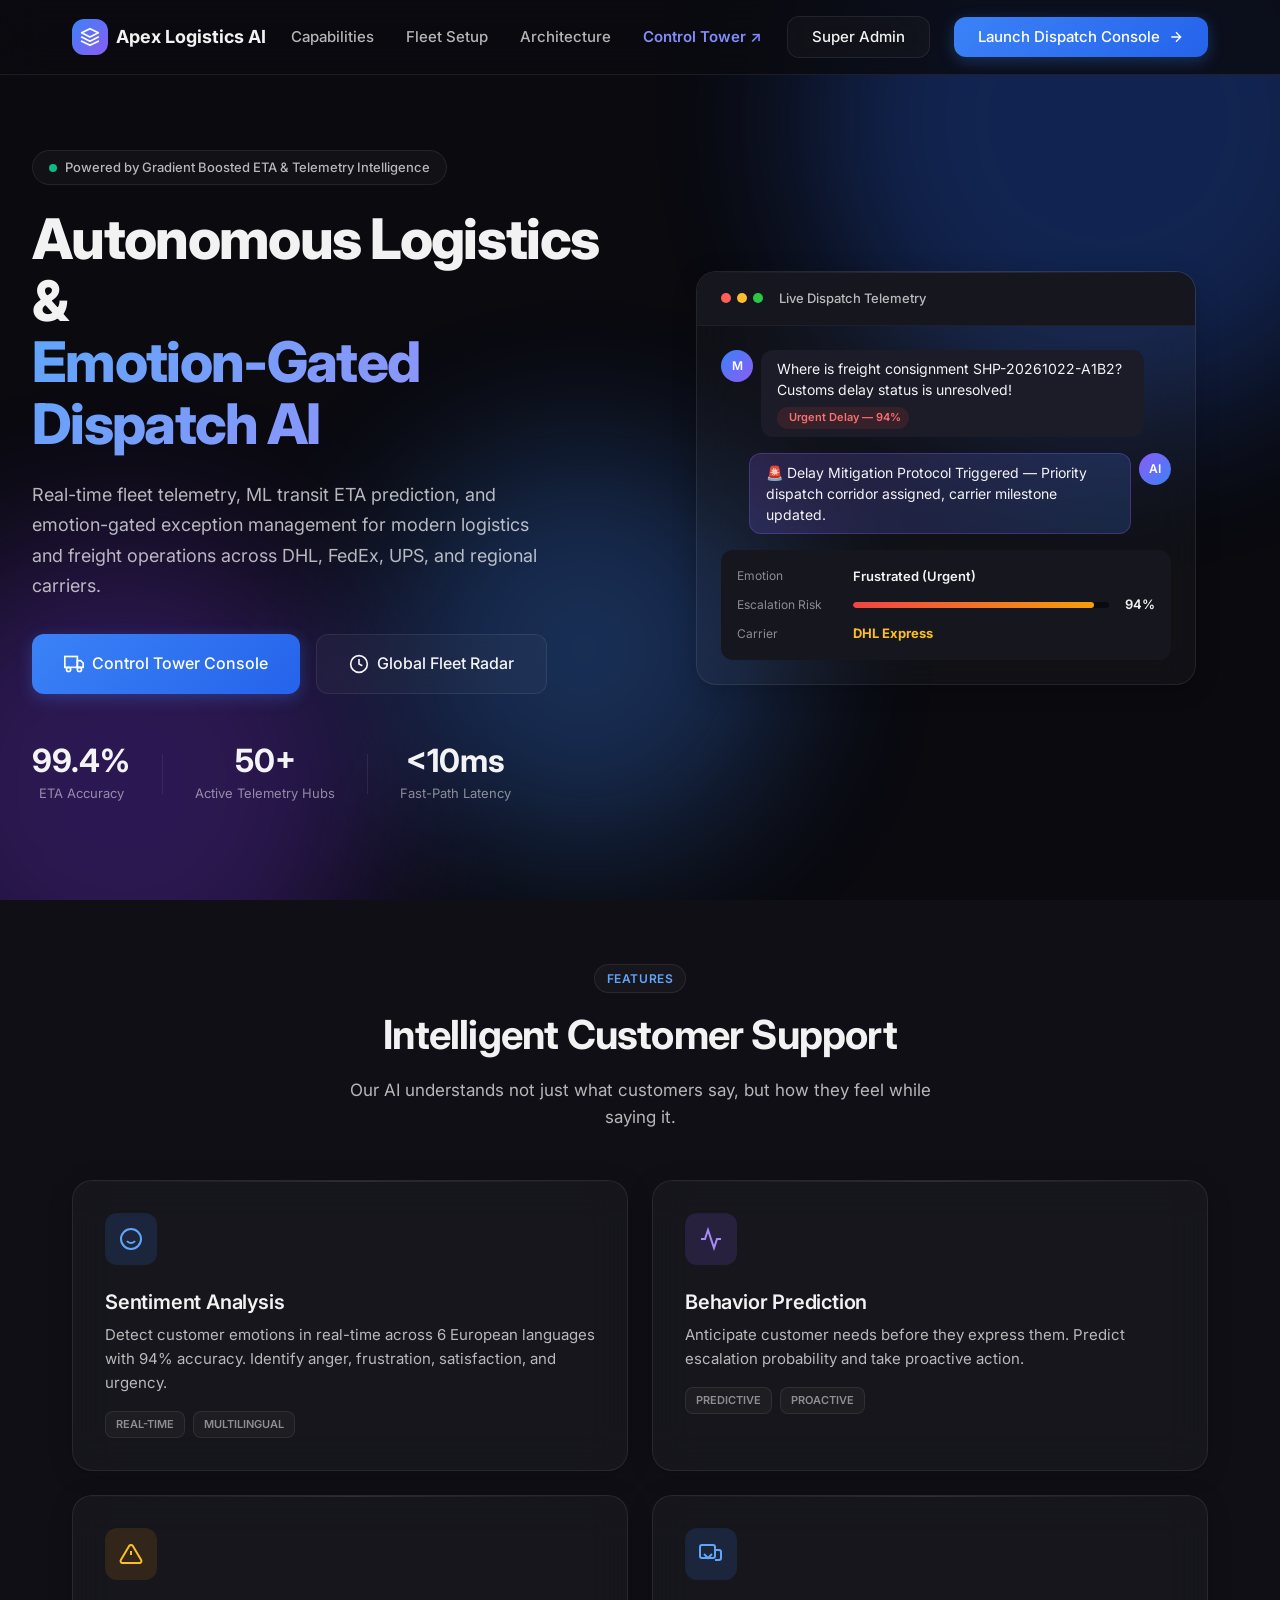
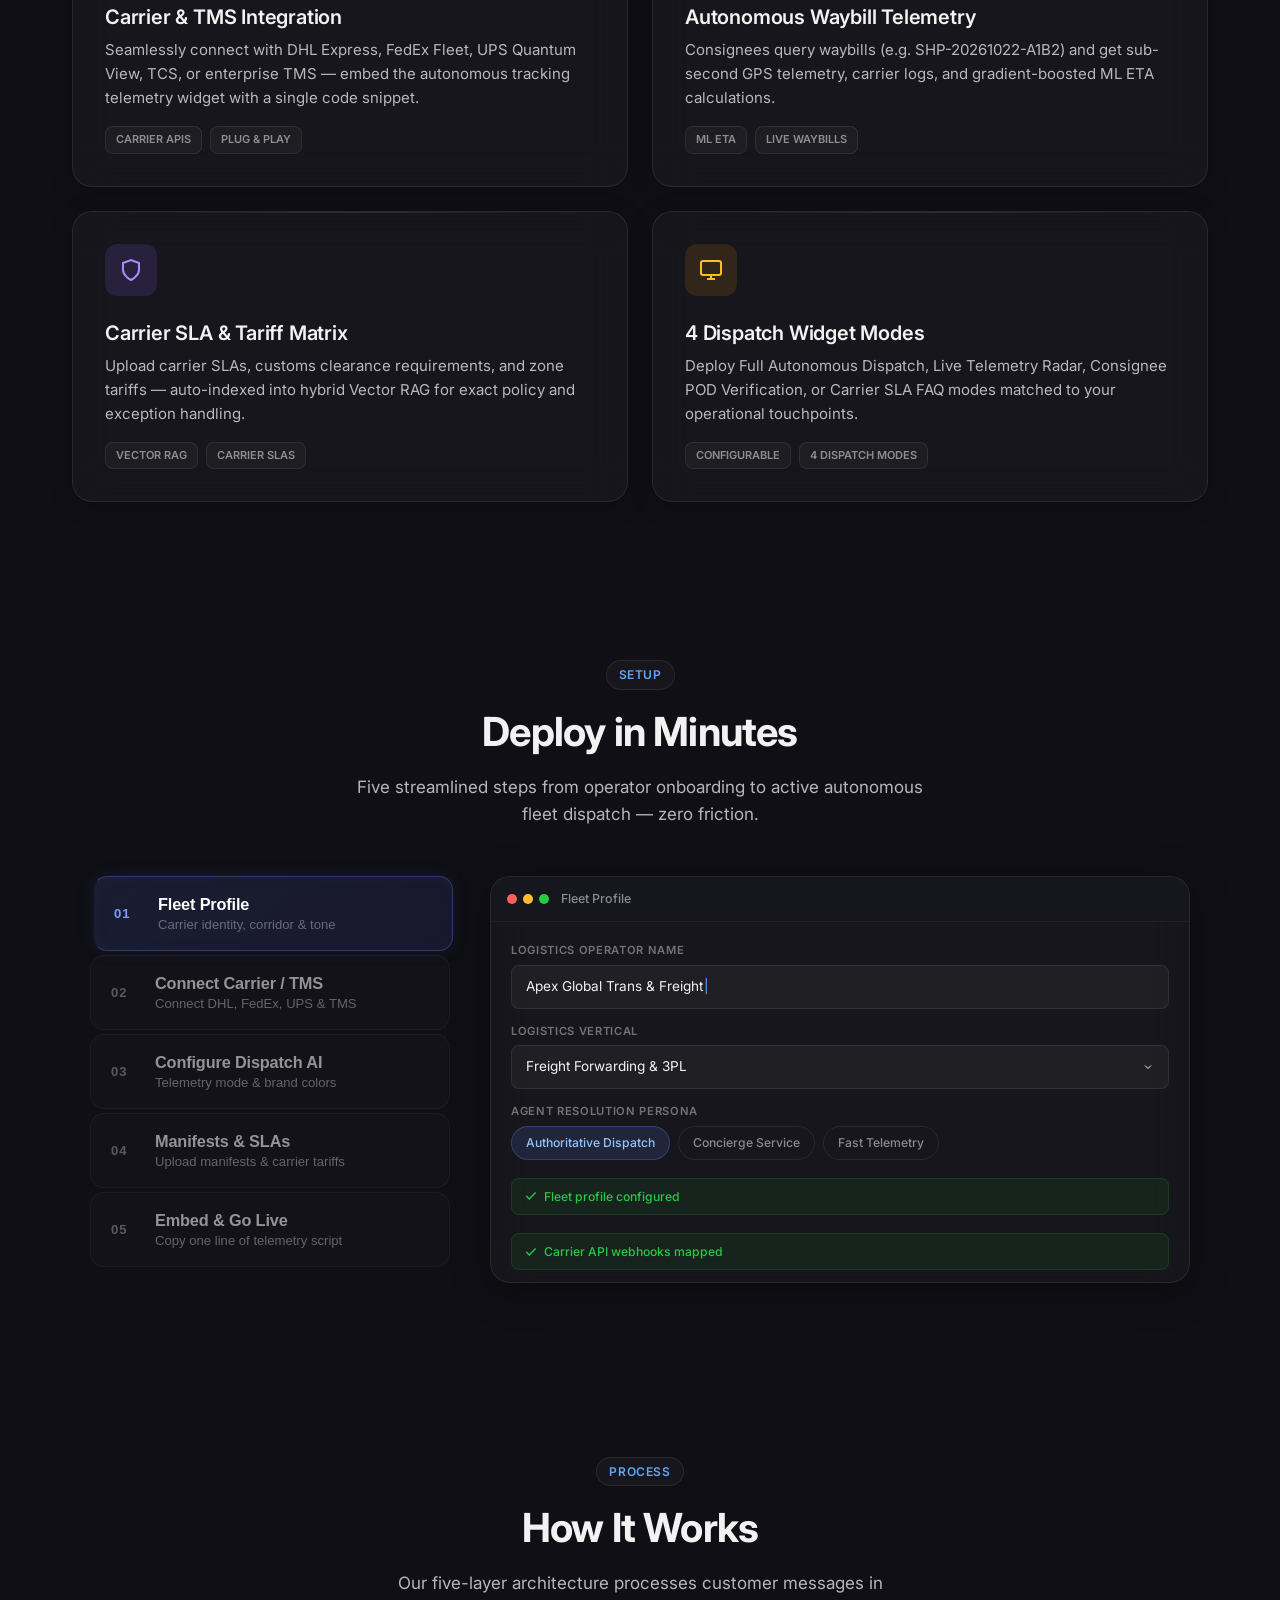
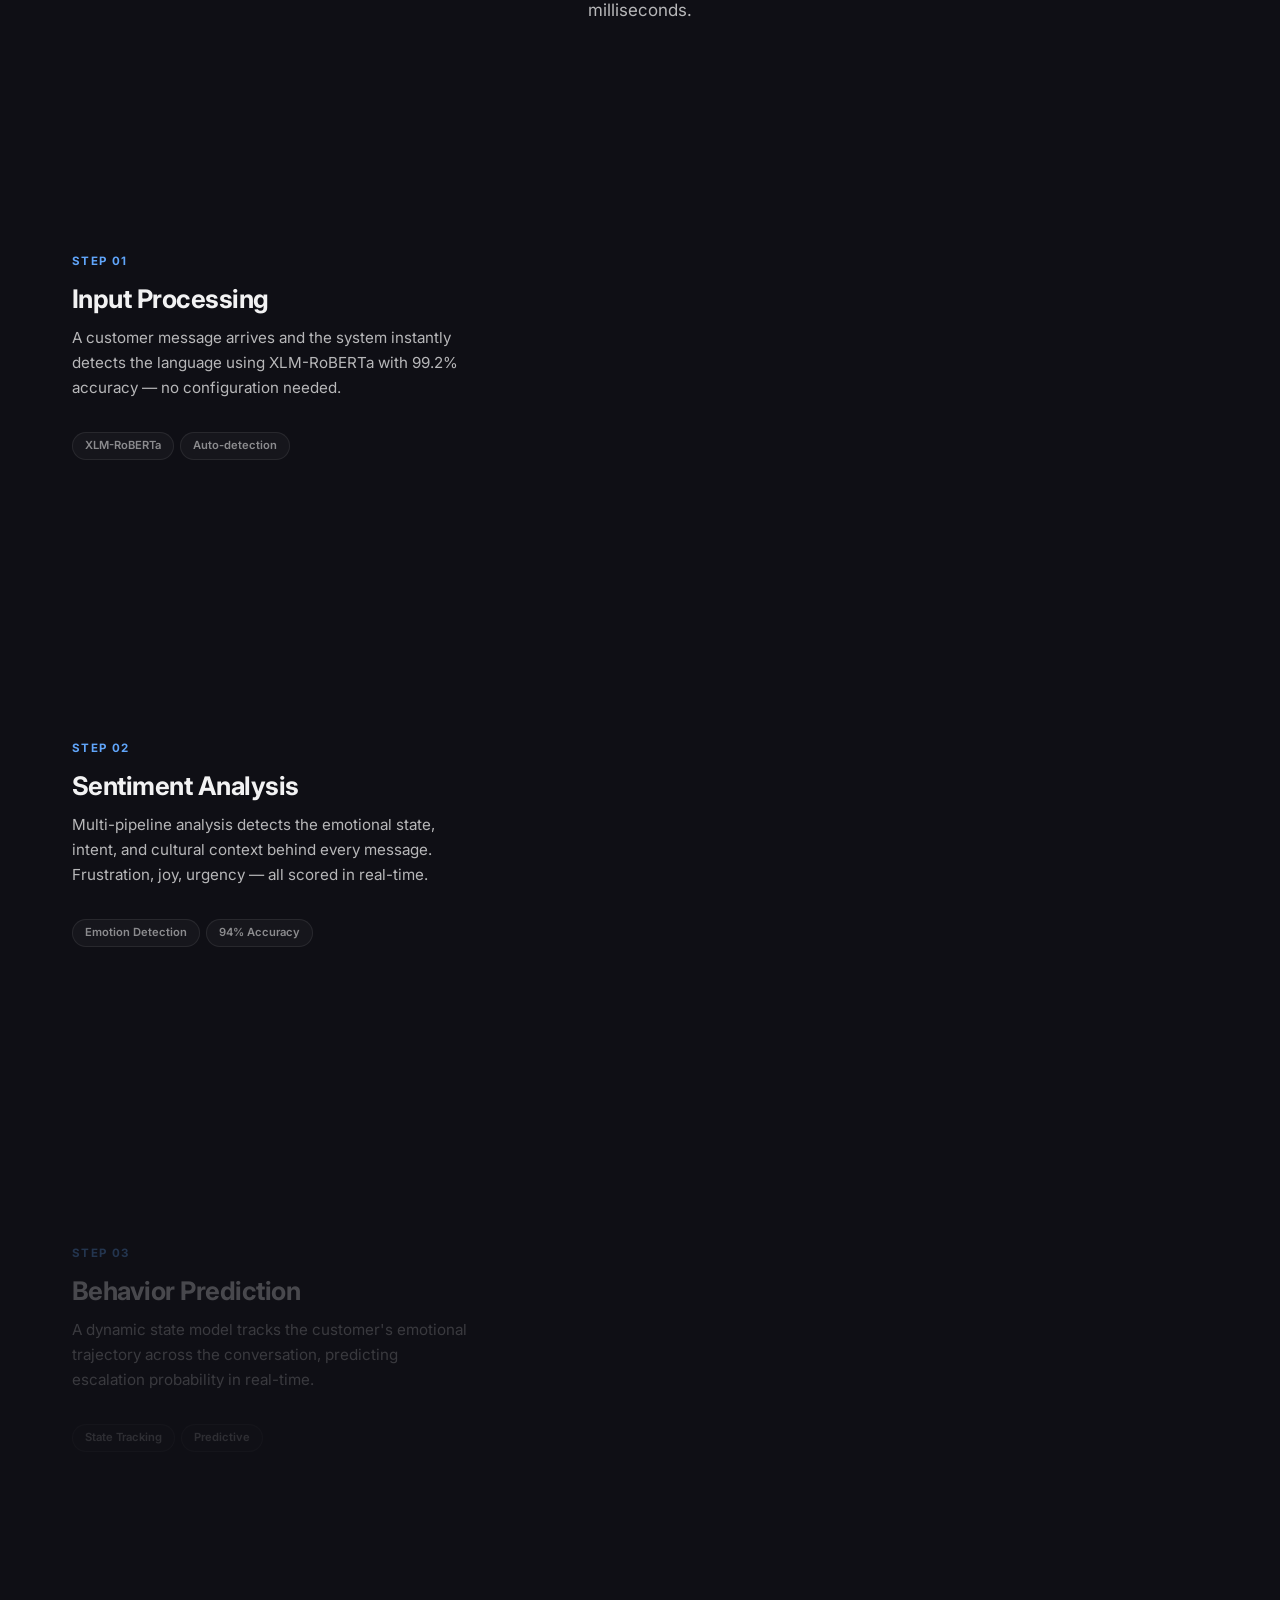
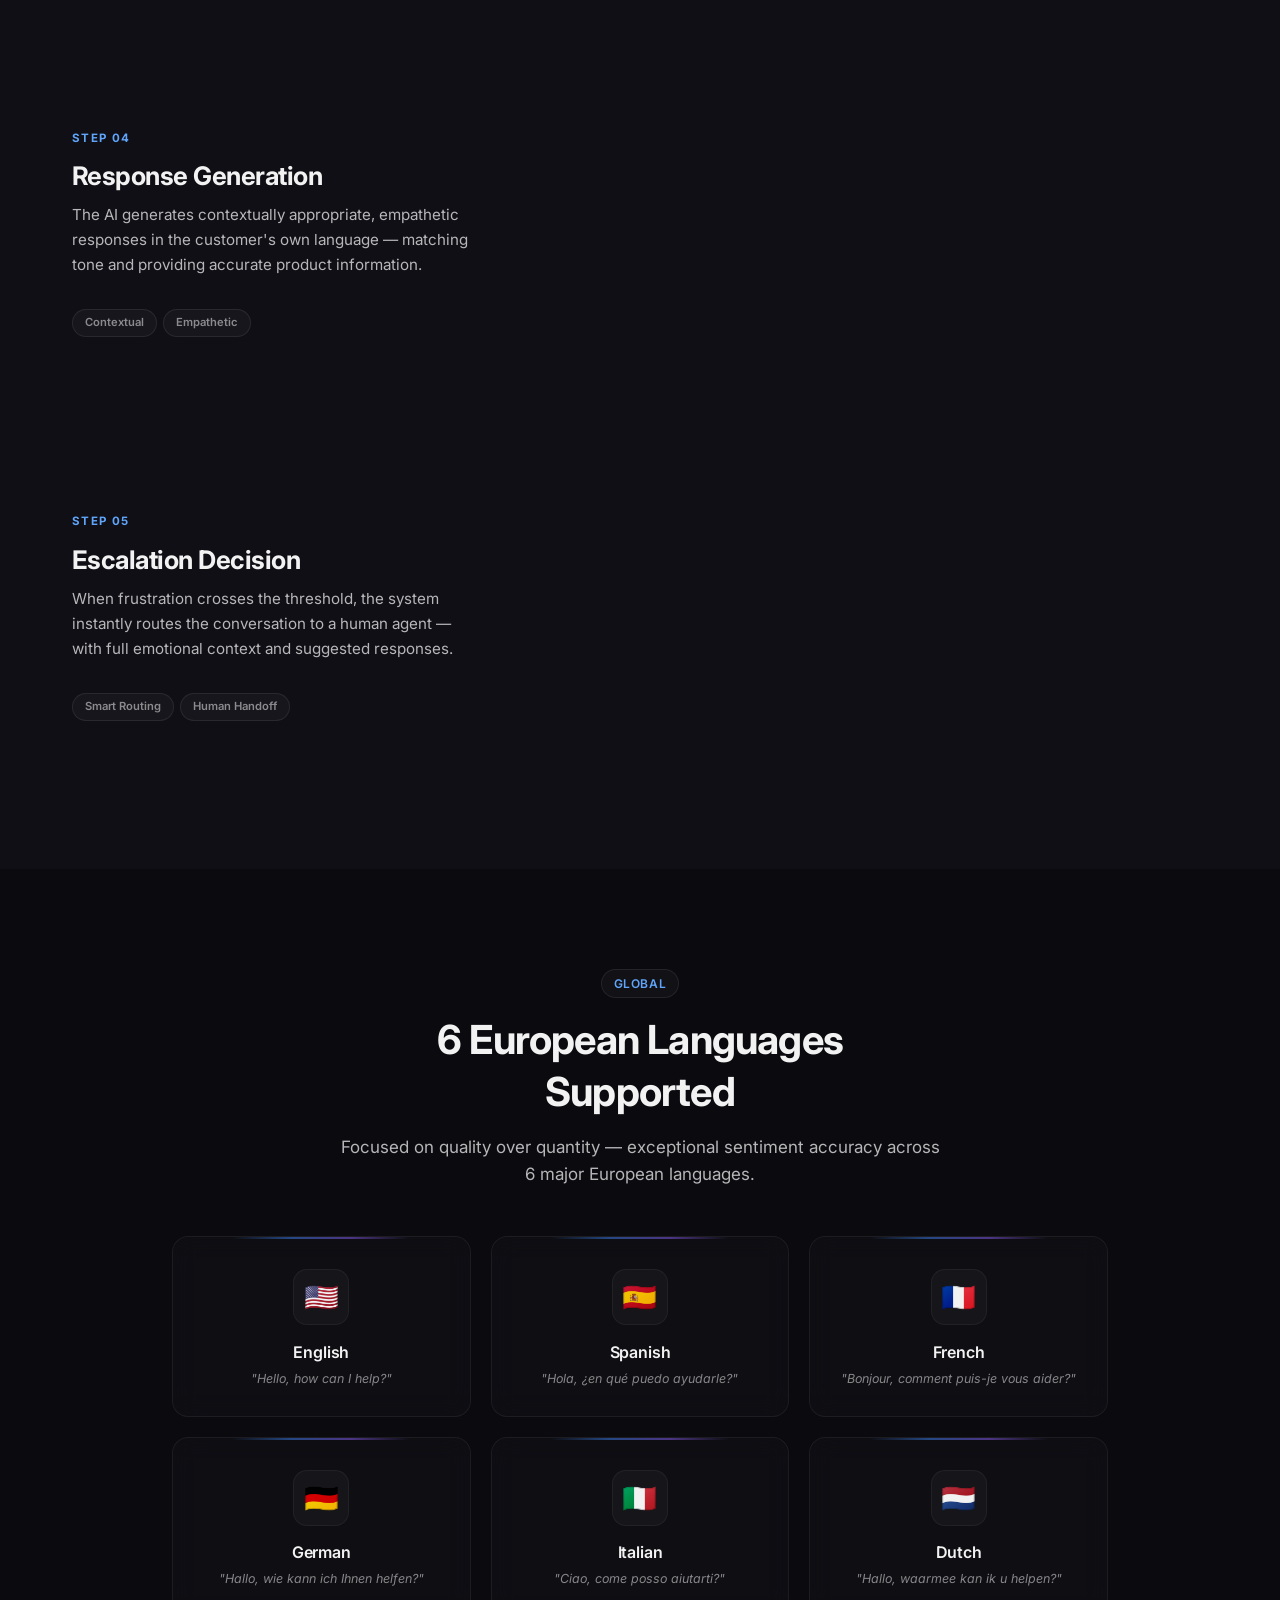
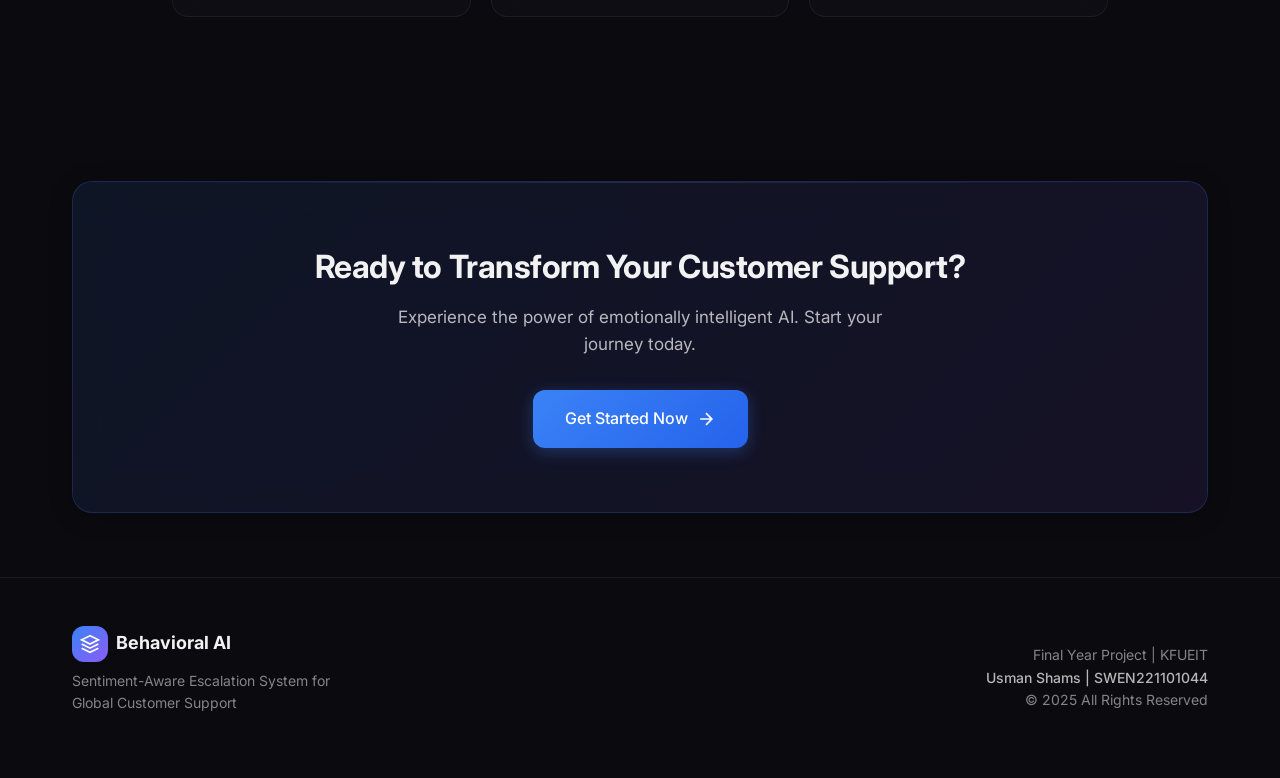
==== frontend/index.html @ 3b018fce "feat: Initial production release of Apex Logistics AI platform (v6.0.0)" ====
<!DOCTYPE html>
<html lang="en">

<head>
    <meta charset="UTF-8">
    <meta name="viewport" content="width=device-width, initial-scale=1.0">
    <meta name="description"
        content="Apex Logistics AI — Emotion-Gated Autonomous Logistics Platform. Real-time fleet telemetry, ML ETA prediction, and automated dispatch escalation.">
    <title>Apex Logistics AI | Autonomous Freight & Dispatch Platform</title>

    <!-- Google Fonts -->
    <link rel="preconnect" href="https://fonts.googleapis.com">
    <link rel="preconnect" href="https://fonts.gstatic.com" crossorigin>
    <link href="https://fonts.googleapis.com/css2?family=Inter:wght@300;400;500;600;700;800&display=swap"
        rel="stylesheet">

    <!-- Stylesheets -->
    <link rel="stylesheet" href="css/design-system.css">
    <link rel="stylesheet" href="css/landing.css">

    <!-- Favicon -->
    <link rel="icon" type="image/svg+xml" href="assets/favicon.svg">

    <style>
        /* ═══════════════════════════════════════════════════════
           HOW IT WORKS — SCROLL-ANIMATED STICKY SECTION
           ═══════════════════════════════════════════════════════ */
        .hiw-section {
            position: relative;
            background: var(--bg-secondary);
            padding-bottom: 100px;
        }

        .hiw-header {
            text-align: center;
            padding: 80px 2rem 60px;
            max-width: 600px;
            margin: 0 auto;
        }

        .hiw-track {
            display: flex;
            max-width: 1200px;
            margin: 0 auto;
            gap: 0;
            position: relative;
        }

        /* LEFT: scrolling text steps */
        .hiw-steps {
            flex: 1;
            padding: 0 2rem 1rem 2rem;
        }

        .hiw-step {
            min-height: 55vh;
            display: flex;
            flex-direction: column;
            justify-content: center;
            padding: 2rem 1rem 2rem 0;
            opacity: 0.25;
            transform: translateY(10px);
            transition: opacity 0.5s ease, transform 0.5s ease;
        }

        .hiw-step:first-child {
            padding-top: 3rem;
        }

        .hiw-step:last-child {
            min-height: auto;
            padding-bottom: 2rem;
        }

        .hiw-step.active {
            opacity: 1;
            transform: translateY(0);
        }

        .hiw-step-number {
            font-size: 0.72rem;
            font-weight: 700;
            letter-spacing: 0.12em;
            text-transform: uppercase;
            color: var(--primary-400);
            margin-bottom: 0.75rem;
        }

        .hiw-step-title {
            font-size: 1.6rem;
            font-weight: 700;
            letter-spacing: -0.02em;
            margin-bottom: 0.6rem;
            color: var(--text-primary);
        }

        .hiw-step-desc {
            font-size: 0.95rem;
            color: var(--text-secondary);
            line-height: 1.65;
            max-width: 400px;
        }

        .hiw-step-tags {
            display: flex;
            gap: 6px;
            margin-top: 1rem;
            flex-wrap: wrap;
        }

        .hiw-step-tag {
            padding: 4px 12px;
            border-radius: 20px;
            font-size: 0.7rem;
            font-weight: 600;
            background: var(--glass-bg);
            border: 1px solid var(--glass-border);
            color: var(--text-muted);
        }

        /* RIGHT: sticky visual card */
        .hiw-visual {
            flex: 0 0 480px;
            position: sticky;
            top: calc(50vh - 200px);
            height: fit-content;
            padding: 0 2rem 0 0;
            align-self: flex-start;
            transition: opacity 0.4s ease;
        }

        .hiw-visual.faded {
            opacity: 0;
            pointer-events: none;
        }

        .hiw-card {
            background: var(--glass-bg);
            backdrop-filter: var(--glass-blur);
            -webkit-backdrop-filter: var(--glass-blur);
            border: 1px solid var(--glass-border);
            border-radius: var(--radius-xl);
            box-shadow: var(--glass-shadow-lg);
            overflow: hidden;
        }

        .hiw-card-header {
            padding: 12px 16px;
            background: var(--bg-tertiary);
            border-bottom: 1px solid var(--border-subtle);
            display: flex;
            align-items: center;
            gap: 12px;
        }

        .hiw-card-dots {
            display: flex;
            gap: 6px;
        }

        .hiw-card-dots span {
            width: 10px;
            height: 10px;
            border-radius: 50%;
            background: var(--glass-border);
        }

        .hiw-card-dots span:first-child {
            background: #ff5f56;
        }

        .hiw-card-dots span:nth-child(2) {
            background: #ffbd2e;
        }

        .hiw-card-dots span:last-child {
            background: #27ca40;
        }

        .hiw-card-label {
            font-size: 0.78rem;
            font-weight: 500;
            color: var(--text-muted);
            transition: color 0.3s;
        }

        .hiw-card-body {
            position: relative;
            min-height: 340px;
        }

        /* Individual visual scenes */
        .hiw-scene {
            position: absolute;
            inset: 0;
            padding: 1.25rem;
            display: flex;
            flex-direction: column;
            gap: 12px;
            opacity: 0;
            transform: scale(0.97);
            transition: opacity 0.45s ease, transform 0.45s ease;
            pointer-events: none;
        }

        .hiw-scene.active {
            opacity: 1;
            transform: scale(1);
            pointer-events: auto;
        }

        /* Scene building blocks */
        .scene-msg {
            display: flex;
            align-items: flex-start;
            gap: 8px;
        }

        .scene-msg--right {
            flex-direction: row-reverse;
        }

        .scene-avatar {
            width: 32px;
            height: 32px;
            border-radius: var(--radius-full);
            display: flex;
            align-items: center;
            justify-content: center;
            font-size: 0.7rem;
            font-weight: 700;
            color: #fff;
            flex-shrink: 0;
        }

        .scene-avatar--user {
            background: linear-gradient(135deg, var(--primary-500), var(--secondary-500));
        }

        .scene-avatar--ai {
            background: linear-gradient(135deg, var(--secondary-500), var(--primary-500));
        }

        .scene-bubble {
            background: var(--bg-elevated);
            padding: 10px 14px;
            border-radius: var(--radius-md);
            max-width: 80%;
        }

        .scene-bubble--ai {
            background: linear-gradient(135deg, rgba(139, 92, 246, 0.15), rgba(59, 130, 246, 0.15));
            border: 1px solid rgba(139, 92, 246, 0.25);
        }

        .scene-bubble-text {
            font-size: 0.82rem;
            color: var(--text-primary);
            line-height: 1.5;
        }

        .scene-badge {
            display: inline-flex;
            align-items: center;
            gap: 5px;
            padding: 4px 10px;
            border-radius: var(--radius-full);
            font-size: 0.68rem;
            font-weight: 600;
            margin-top: 4px;
        }

        .scene-badge--neg {
            background: var(--negative-bg);
            color: var(--negative-light);
            border: 1px solid var(--negative-border);
        }

        .scene-badge--pos {
            background: var(--positive-bg);
            color: var(--positive-light);
            border: 1px solid var(--positive-border);
        }

        .scene-badge--warn {
            background: var(--urgent-bg);
            color: var(--urgent-light);
            border: 1px solid var(--urgent-border);
        }

        .scene-badge-dot {
            width: 6px;
            height: 6px;
            border-radius: 50%;
            background: currentColor;
            animation: sceneDotPulse 1.5s ease-in-out infinite;
        }

        @keyframes sceneDotPulse {

            0%,
            100% {
                opacity: 1;
                transform: scale(1);
            }

            50% {
                opacity: 0.5;
                transform: scale(0.7);
            }
        }

        .scene-analysis {
            background: var(--bg-tertiary);
            border-radius: var(--radius-md);
            padding: 12px;
            display: flex;
            flex-direction: column;
            gap: 8px;
        }

        .scene-analysis-row {
            display: flex;
            align-items: center;
            gap: 12px;
        }

        .scene-analysis-label {
            font-size: 0.72rem;
            color: var(--text-muted);
            min-width: 85px;
        }

        .scene-analysis-bar {
            flex: 1;
            height: 6px;
            background: var(--bg-primary);
            border-radius: var(--radius-full);
            overflow: hidden;
        }

        .scene-analysis-fill {
            height: 100%;
            border-radius: var(--radius-full);
            transition: width 0.8s ease;
        }

        .scene-analysis-value {
            font-size: 0.75rem;
            font-weight: 600;
            color: var(--text-primary);
            min-width: 35px;
            text-align: right;
        }

        .scene-escalation {
            display: flex;
            align-items: center;
            gap: 10px;
            padding: 10px 14px;
            border-radius: var(--radius-md);
            background: rgba(245, 87, 108, 0.08);
            border: 1px solid rgba(245, 87, 108, 0.15);
        }

        .scene-escalation-icon {
            width: 32px;
            height: 32px;
            border-radius: 8px;
            background: rgba(245, 87, 108, 0.12);
            display: flex;
            align-items: center;
            justify-content: center;
            flex-shrink: 0;
        }

        .scene-escalation-icon svg {
            width: 16px;
            height: 16px;
            color: #f5576c;
        }

        .scene-escalation-text {
            font-size: 0.78rem;
            color: rgba(255, 255, 255, 0.75);
            line-height: 1.4;
        }

        .scene-escalation-text strong {
            color: #f5576c;
        }

        .scene-response-card {
            background: var(--bg-tertiary);
            border-radius: var(--radius-md);
            padding: 12px 14px;
            border-left: 3px solid var(--primary-500);
        }

        .scene-response-label {
            font-size: 0.65rem;
            font-weight: 700;
            text-transform: uppercase;
            letter-spacing: 0.08em;
            color: var(--primary-400);
            margin-bottom: 5px;
        }

        .scene-response-text {
            font-size: 0.8rem;
            color: var(--text-secondary);
            line-height: 1.5;
        }

        .scene-lang-grid {
            display: grid;
            grid-template-columns: 1fr 1fr;
            gap: 8px;
        }

        .scene-lang-item {
            display: flex;
            align-items: center;
            gap: 8px;
            padding: 8px 10px;
            border-radius: var(--radius-sm);
            background: var(--bg-tertiary);
            transition: background 0.3s;
        }

        .scene-lang-item.highlight {
            background: rgba(102, 126, 234, 0.12);
            border: 1px solid rgba(102, 126, 234, 0.2);
        }

        .scene-lang-flag {
            font-size: 1.2rem;
        }

        .scene-lang-name {
            font-size: 0.75rem;
            color: var(--text-secondary);
            font-weight: 500;
        }

        .scene-lang-detect {
            margin-left: auto;
            font-size: 0.6rem;
            font-weight: 700;
            color: var(--positive-light);
            padding: 2px 6px;
            border-radius: 4px;
            background: var(--positive-bg);
        }

        /* ═══════════════════════════════════════════════════════
           LANGUAGES — PREMIUM REDESIGN
           ═══════════════════════════════════════════════════════ */
        .lang-section {
            background: var(--bg-primary);
            padding: 100px 0;
        }

        .lang-container {
            max-width: 1000px;
            margin: 0 auto;
            padding: 0 2rem;
        }

        .lang-grid {
            display: grid;
            grid-template-columns: repeat(3, 1fr);
            gap: 1.25rem;
        }

        .lang-card {
            background: rgba(255, 255, 255, 0.02);
            backdrop-filter: blur(12px);
            border: 1px solid rgba(255, 255, 255, 0.06);
            border-radius: 16px;
            padding: 2rem 1.5rem 1.75rem;
            display: flex;
            flex-direction: column;
            align-items: center;
            text-align: center;
            gap: 0;
            transition: all 0.35s cubic-bezier(0.4, 0, 0.2, 1);
            position: relative;
            overflow: hidden;
            cursor: default;
        }

        /* Top accent glow line */
        .lang-card::before {
            content: '';
            position: absolute;
            top: 0;
            left: 20%;
            right: 20%;
            height: 2px;
            background: linear-gradient(90deg, transparent, var(--primary-500), var(--secondary-500), transparent);
            opacity: 0.5;
            transition: opacity 0.35s, left 0.35s, right 0.35s;
        }

        .lang-card:hover::before {
            left: 10%;
            right: 10%;
            opacity: 1;
        }

        /* Bottom glow reflection */
        .lang-card::after {
            content: '';
            position: absolute;
            bottom: 0;
            left: 50%;
            transform: translateX(-50%);
            width: 60%;
            height: 50%;
            background: radial-gradient(ellipse at bottom, rgba(102, 126, 234, 0.06), transparent 70%);
            pointer-events: none;
            transition: opacity 0.35s;
            opacity: 0;
        }

        .lang-card:hover::after {
            opacity: 1;
        }

        .lang-card:hover {
            background: rgba(255, 255, 255, 0.04);
            border-color: rgba(255, 255, 255, 0.1);
            transform: translateY(-4px);
            box-shadow: 0 12px 40px rgba(0, 0, 0, 0.3), 0 0 0 1px rgba(102, 126, 234, 0.08);
        }

        /* Flag with subtle glow backdrop */
        .lang-flag-wrap {
            width: 56px;
            height: 56px;
            display: flex;
            align-items: center;
            justify-content: center;
            border-radius: 14px;
            background: rgba(255, 255, 255, 0.03);
            border: 1px solid rgba(255, 255, 255, 0.05);
            margin-bottom: 0.9rem;
            position: relative;
            transition: all 0.35s;
        }

        .lang-card:hover .lang-flag-wrap {
            background: rgba(102, 126, 234, 0.08);
            border-color: rgba(102, 126, 234, 0.15);
            box-shadow: 0 0 20px rgba(102, 126, 234, 0.12);
        }

        .lang-flag {
            font-size: 1.75rem;
            line-height: 1;
        }

        .lang-name {
            font-size: 1rem;
            font-weight: 600;
            color: var(--text-primary);
            margin-bottom: 0.3rem;
            letter-spacing: -0.01em;
        }

        .lang-greeting {
            font-size: 0.78rem;
            color: var(--text-muted);
            font-style: italic;
            line-height: 1.4;
        }


        /* ═══════════════════════════════════════════════════════
           SETUP GUIDE — GET STARTED SECTION
           ═══════════════════════════════════════════════════════ */
        .setup-section {
            background: var(--bg-secondary);
            padding: 30px 0;
        }

        .setup-layout {
            display: flex;
            gap: 2.5rem;
            max-width: 1100px;
            margin: 0 auto;
            align-items: flex-start;
        }

        /* Tabs (left) */
        .setup-tabs {
            flex: 0 0 360px;
            display: flex;
            flex-direction: column;
            gap: 4px;
        }

        .setup-tab {
            display: flex;
            align-items: center;
            gap: 16px;
            width: 100%;
            padding: 18px 20px;
            background: rgba(255, 255, 255, 0.015);
            border: 1px solid rgba(255, 255, 255, 0.04);
            border-radius: 14px;
            cursor: pointer;
            text-align: left;
            transition: all 0.35s cubic-bezier(0.4, 0, 0.2, 1);
            color: rgba(255, 255, 255, 0.55);
            position: relative;
            overflow: hidden;
        }

        .setup-tab::before {
            content: '';
            position: absolute;
            inset: 0;
            background: linear-gradient(135deg, rgba(102, 126, 234, 0.06), rgba(124, 58, 237, 0.03));
            opacity: 0;
            transition: opacity 0.35s;
        }

        .setup-tab:hover {
            background: rgba(255, 255, 255, 0.04);
            border-color: rgba(102, 126, 234, 0.2);
            border-left-color: transparent;
            color: rgba(255, 255, 255, 0.8);
            transform: translateX(3px);
        }

        .setup-tab:hover::before {
            opacity: 1;
        }

        .setup-tab.active {
            background: rgba(102, 126, 234, 0.08);
            border-color: rgba(102, 126, 234, 0.35);
            border-left-color: transparent;
            color: var(--text-primary);
            transform: translateX(3px);
            box-shadow: 0 0 20px rgba(102, 126, 234, 0.08), inset 0 0 20px rgba(102, 126, 234, 0.03);
        }

        .setup-tab.active::before {
            opacity: 1;
        }

        .setup-tab-num {
            font-size: 0.82rem;
            font-weight: 800;
            letter-spacing: 0.08em;
            min-width: 28px;
            transition: all 0.3s;
            position: relative;
            z-index: 1;
        }

        .setup-tab .setup-tab-num {
            color: rgba(255, 255, 255, 0.3);
        }

        .setup-tab:hover .setup-tab-num {
            color: rgba(102, 126, 234, 0.7);
        }

        .setup-tab.active .setup-tab-num {
            background: linear-gradient(135deg, var(--primary-400), #a78bfa);
            -webkit-background-clip: text;
            -webkit-text-fill-color: transparent;
            background-clip: text;
        }

        .setup-tab-info {
            display: flex;
            flex-direction: column;
            gap: 3px;
            position: relative;
            z-index: 1;
        }

        .setup-tab-title {
            font-size: 1.02rem;
            font-weight: 600;
            letter-spacing: -0.01em;
            transition: color 0.3s;
        }

        .setup-tab:hover .setup-tab-title {
            color: rgba(255, 255, 255, 0.95);
        }

        .setup-tab.active .setup-tab-title {
            color: #fff;
        }

        .setup-tab-desc {
            font-size: 0.82rem;
            color: rgba(255, 255, 255, 0.35);
            transition: color 0.3s;
        }

        /* Card (right) — matches HiW card design */
        .setup-visual {
            flex: 1;
            min-width: 0;
        }

        .setup-card {
            background: var(--glass-bg);
            backdrop-filter: var(--glass-blur);
            -webkit-backdrop-filter: var(--glass-blur);
            border: 1px solid var(--glass-border);
            border-radius: var(--radius-xl);
            box-shadow: var(--glass-shadow-lg);
            overflow: hidden;
        }

        .setup-card-header {
            padding: 12px 16px;
            background: var(--bg-tertiary);
            border-bottom: 1px solid var(--border-subtle);
            display: flex;
            align-items: center;
            gap: 12px;
        }

        .setup-card-dots {
            display: flex;
            gap: 6px;
        }

        .setup-card-dots span {
            width: 10px;
            height: 10px;
            border-radius: 50%;
            background: var(--glass-border);
        }

        .setup-card-dots span:first-child {
            background: #ff5f56;
        }

        .setup-card-dots span:nth-child(2) {
            background: #ffbd2e;
        }

        .setup-card-dots span:last-child {
            background: #27ca40;
        }

        .setup-card-label {
            font-size: 0.78rem;
            font-weight: 500;
            color: var(--text-muted);
            transition: color 0.3s;
        }

        .setup-card-body {
            position: relative;
            min-height: 360px;
        }

        /* Scenes — same pattern as HiW */
        .setup-scene {
            position: absolute;
            inset: 0;
            padding: 1.25rem;
            display: flex;
            flex-direction: column;
            gap: 12px;
            opacity: 0;
            transform: translateY(8px);
            transition: opacity 0.45s ease, transform 0.45s ease;
            pointer-events: none;
        }

        .setup-scene.active {
            opacity: 1;
            transform: translateY(0);
            pointer-events: auto;
        }

        /* — Shared form primitives — */
        .ss-form {
            display: flex;
            flex-direction: column;
            gap: 14px;
        }

        .ss-field {
            display: flex;
            flex-direction: column;
            gap: 5px;
        }

        .ss-label {
            font-size: 0.7rem;
            font-weight: 600;
            text-transform: uppercase;
            letter-spacing: 0.06em;
            color: rgba(255, 255, 255, 0.4);
        }

        .ss-input {
            padding: 10px 14px;
            border-radius: 8px;
            background: rgba(255, 255, 255, 0.04);
            border: 1px solid rgba(255, 255, 255, 0.08);
            font-size: 0.85rem;
            color: var(--text-primary);
        }

        .ss-input-typed {
            display: flex;
            align-items: center;
            gap: 1px;
        }

        .ss-typed-text {
            color: var(--text-primary);
        }

        .ss-cursor {
            color: var(--primary-400);
            animation: blink-cursor 1s step-end infinite;
        }

        @keyframes blink-cursor {
            50% {
                opacity: 0;
            }
        }

        .ss-select {
            padding: 10px 14px;
            border-radius: 8px;
            background: rgba(255, 255, 255, 0.04);
            border: 1px solid rgba(255, 255, 255, 0.08);
            font-size: 0.85rem;
            color: var(--text-primary);
            display: flex;
            justify-content: space-between;
            align-items: center;
        }

        .ss-tone-chips {
            display: flex;
            gap: 8px;
        }

        .ss-chip {
            padding: 6px 14px;
            border-radius: 20px;
            font-size: 0.76rem;
            font-weight: 500;
            border: 1px solid rgba(255, 255, 255, 0.08);
            background: transparent;
            color: var(--text-muted);
            transition: all 0.25s;
        }

        .ss-chip-active {
            background: rgba(102, 126, 234, 0.15);
            border-color: rgba(102, 126, 234, 0.3);
            color: var(--primary-300);
        }

        .ss-status {
            display: flex;
            align-items: center;
            gap: 6px;
            font-size: 0.76rem;
            font-weight: 500;
            padding: 8px 12px;
            border-radius: 8px;
            margin-top: 4px;
        }

        .ss-status-ok {
            color: #27ca40;
            background: rgba(39, 202, 64, 0.08);
            border: 1px solid rgba(39, 202, 64, 0.15);
        }

        /* — Scene 1: Platform Grid — */
        .ss-platform-grid {
            display: grid;
            grid-template-columns: repeat(4, 1fr);
            gap: 8px;
        }

        .ss-plat {
            display: flex;
            flex-direction: column;
            align-items: center;
            gap: 6px;
            padding: 12px 8px;
            border-radius: 10px;
            border: 1px solid rgba(255, 255, 255, 0.06);
            background: rgba(255, 255, 255, 0.02);
            font-size: 0.72rem;
            color: var(--text-muted);
            position: relative;
            transition: all 0.25s;
        }

        .ss-plat-active {
            background: rgba(102, 126, 234, 0.1);
            border-color: rgba(102, 126, 234, 0.25);
            color: var(--primary-300);
        }

        .ss-plat-check {
            position: absolute;
            top: 4px;
            right: 6px;
            font-size: 0.65rem;
            color: #27ca40;
        }

        /* — Scene 2: Widget Config — */
        .ss-widget-config {
            display: flex;
            gap: 18px;
            height: 100%;
        }

        .ss-config-left {
            flex: 1;
            display: flex;
            flex-direction: column;
            gap: 14px;
        }

        .ss-config-right {
            flex: 0 0 180px;
            display: flex;
            align-items: center;
            justify-content: center;
        }

        .ss-color-row {
            display: flex;
            gap: 8px;
        }

        .ss-swatch {
            width: 26px;
            height: 26px;
            border-radius: 50%;
            border: 2px solid transparent;
            cursor: pointer;
            transition: all 0.25s;
        }

        .ss-swatch-active {
            border-color: white;
            box-shadow: 0 0 10px rgba(124, 58, 237, 0.4);
        }

        .ss-widget-preview {
            position: relative;
        }

        .ss-wp-window {
            width: 120px;
            height: 90px;
            background: rgba(255, 255, 255, 0.03);
            border: 1px solid rgba(255, 255, 255, 0.08);
            border-radius: 8px;
            overflow: hidden;
        }

        .ss-wp-bar {
            height: 10px;
            background: rgba(255, 255, 255, 0.06);
            border-bottom: 1px solid rgba(255, 255, 255, 0.05);
        }

        .ss-wp-body {
            padding: 8px;
            display: flex;
            flex-direction: column;
            gap: 5px;
        }

        .ss-wp-line {
            height: 4px;
            background: rgba(255, 255, 255, 0.06);
            border-radius: 2px;
        }

        .ss-wp-bubble {
            position: absolute;
            bottom: -6px;
            right: -6px;
            width: 32px;
            height: 32px;
            border-radius: 50%;
            background: #7c3aed;
            display: flex;
            align-items: center;
            justify-content: center;
            box-shadow: 0 4px 14px rgba(124, 58, 237, 0.4);
            animation: bubble-pulse 2s ease-in-out infinite;
        }

        @keyframes bubble-pulse {

            0%,
            100% {
                transform: scale(1);
            }

            50% {
                transform: scale(1.1);
            }
        }

        /* — Sync Stats Row (Scene 1) — */
        .ss-sync-stats {
            display: flex;
            align-items: center;
            justify-content: center;
            gap: 14px;
            margin-top: 8px;
            padding: 10px 14px;
            background: rgba(255, 255, 255, 0.02);
            border: 1px solid rgba(255, 255, 255, 0.05);
            border-radius: 10px;
        }

        .ss-sync-item {
            display: flex;
            flex-direction: column;
            align-items: center;
            gap: 2px;
        }

        .ss-sync-val {
            font-size: 1.1rem;
            font-weight: 700;
            color: var(--primary-300);
        }

        .ss-sync-label {
            font-size: 0.65rem;
            color: var(--text-muted);
            text-transform: uppercase;
            letter-spacing: 0.06em;
        }

        .ss-sync-divider {
            width: 1px;
            height: 28px;
            background: rgba(255, 255, 255, 0.08);
        }

        /* — API Info (Scene 1) — */
        .ss-api-info {
            margin-top: 6px;
            padding: 8px 10px;
            background: rgba(255, 255, 255, 0.02);
            border: 1px solid rgba(255, 255, 255, 0.05);
            border-radius: 8px;
            display: flex;
            flex-direction: column;
            gap: 5px;
        }

        .ss-api-row {
            display: flex;
            align-items: center;
            justify-content: space-between;
        }

        .ss-api-key-label {
            font-size: 0.68rem;
            color: var(--text-muted);
            font-weight: 500;
        }

        .ss-api-key-val {
            font-size: 0.68rem;
            color: var(--primary-300);
            font-family: 'Courier New', monospace;
            display: flex;
            align-items: center;
            gap: 4px;
        }

        /* — Larger Widget Preview (Scene 2) — */
        .ss-widget-preview-lg {
            position: relative;
            width: 100%;
        }

        .ss-wpl-site {
            width: 100%;
            background: rgba(255, 255, 255, 0.02);
            border: 1px solid rgba(255, 255, 255, 0.08);
            border-radius: 10px;
            overflow: hidden;
            position: relative;
            min-height: 200px;
        }

        .ss-wpl-bar {
            display: flex;
            align-items: center;
            gap: 4px;
            padding: 7px 10px;
            background: rgba(255, 255, 255, 0.04);
            border-bottom: 1px solid rgba(255, 255, 255, 0.05);
        }

        .ss-wpl-bar>span {
            width: 6px;
            height: 6px;
            border-radius: 50%;
        }

        .ss-wpl-bar>span:first-child {
            background: #ff5f56;
        }

        .ss-wpl-bar>span:nth-child(2) {
            background: #ffbd2e;
        }

        .ss-wpl-bar>span:nth-child(3) {
            background: #27ca40;
        }

        .ss-wpl-url {
            flex: 1;
            text-align: center;
            font-size: 0.58rem;
            color: var(--text-muted);
            background: rgba(255, 255, 255, 0.04);
            border-radius: 4px;
            padding: 2px 6px;
            margin-left: 4px;
        }

        .ss-wpl-body {
            padding: 12px;
            display: flex;
            flex-direction: column;
            gap: 6px;
        }

        .ss-wpl-line {
            height: 4px;
            background: rgba(255, 255, 255, 0.05);
            border-radius: 2px;
        }

        .ss-wpl-chat {
            position: absolute;
            bottom: 40px;
            right: 8px;
            width: 130px;
            background: rgba(20, 20, 30, 0.95);
            border: 1px solid rgba(124, 58, 237, 0.3);
            border-radius: 10px;
            overflow: hidden;
            box-shadow: 0 4px 20px rgba(0, 0, 0, 0.3);
            animation: chat-slide-up 0.5s ease-out;
        }

        @keyframes chat-slide-up {
            from {
                opacity: 0;
                transform: translateY(10px);
            }

            to {
                opacity: 1;
                transform: translateY(0);
            }
        }

        .ss-wpl-chat-head {
            display: flex;
            align-items: center;
            gap: 6px;
            padding: 6px 8px;
            background: rgba(124, 58, 237, 0.15);
            border-bottom: 1px solid rgba(124, 58, 237, 0.2);
            font-size: 0.62rem;
            font-weight: 600;
            color: rgba(255, 255, 255, 0.8);
        }

        .ss-wpl-chat-avatar {
            width: 16px;
            height: 16px;
            border-radius: 50%;
            background: linear-gradient(135deg, var(--primary-400), #a78bfa);
            display: flex;
            align-items: center;
            justify-content: center;
            font-size: 0.48rem;
            font-weight: 700;
            color: white;
        }

        .ss-wpl-chat-msgs {
            padding: 6px 8px;
            display: flex;
            flex-direction: column;
            gap: 4px;
        }

        .ss-wpl-msg {
            font-size: 0.58rem;
            padding: 4px 7px;
            border-radius: 6px;
            max-width: 90%;
            line-height: 1.3;
        }

        .ss-wpl-msg-bot {
            background: rgba(102, 126, 234, 0.15);
            color: rgba(255, 255, 255, 0.8);
            align-self: flex-start;
        }

        .ss-wpl-bubble {
            position: absolute;
            bottom: 8px;
            right: 8px;
            width: 26px;
            height: 26px;
            border-radius: 50%;
            background: #7c3aed;
            display: flex;
            align-items: center;
            justify-content: center;
            animation: bubble-pulse 2s ease-in-out infinite;
            box-shadow: 0 2px 12px rgba(124, 58, 237, 0.5);
        }

        /* — Scene 3: Knowledge Base — */
        .ss-kb-header {
            display: flex;
            align-items: center;
            gap: 8px;
            font-size: 0.85rem;
            font-weight: 600;
            color: var(--text-primary);
            margin-bottom: 4px;
        }

        .ss-kb-list {
            display: flex;
            flex-direction: column;
            gap: 8px;
        }

        .ss-kb-item {
            display: flex;
            align-items: center;
            gap: 10px;
            padding: 10px 12px;
            border-radius: 8px;
            background: rgba(255, 255, 255, 0.03);
            border: 1px solid rgba(255, 255, 255, 0.06);
        }

        .ss-kb-icon {
            font-size: 1.1rem;
            flex-shrink: 0;
        }

        .ss-kb-info {
            flex: 1;
            display: flex;
            flex-direction: column;
            gap: 1px;
        }

        .ss-kb-name {
            font-size: 0.82rem;
            font-weight: 500;
            color: var(--text-primary);
        }

        .ss-kb-meta {
            font-size: 0.68rem;
            color: var(--text-muted);
        }

        .ss-kb-badge {
            font-size: 0.65rem;
            font-weight: 600;
            padding: 3px 8px;
            border-radius: 10px;
            text-transform: uppercase;
            letter-spacing: 0.04em;
        }

        .ss-kb-badge-ok {
            color: #27ca40;
            background: rgba(39, 202, 64, 0.1);
        }

        .ss-kb-badge-load {
            color: #ffbd2e;
            background: rgba(255, 189, 46, 0.1);
            animation: pulse-badge 1.5s ease-in-out infinite;
        }

        @keyframes pulse-badge {

            0%,
            100% {
                opacity: 1;
            }

            50% {
                opacity: 0.5;
            }
        }

        /* — Scene 4: Embed & Go Live — */
        .ss-embed {
            display: flex;
            flex-direction: column;
            gap: 12px;
        }

        .ss-embed-title {
            display: flex;
            align-items: center;
            gap: 8px;
            font-size: 0.92rem;
            font-weight: 600;
            color: #27ca40;
        }

        .ss-embed-code {
            border-radius: 10px;
            overflow: hidden;
        }

        .ss-code-bar {
            padding: 8px 14px;
            background: rgba(255, 255, 255, 0.06);
            border-bottom: 1px solid rgba(255, 255, 255, 0.06);
            display: flex;
            justify-content: space-between;
            align-items: center;
            font-size: 0.72rem;
            color: var(--text-muted);
        }

        .ss-copy-badge {
            color: #27ca40;
            font-weight: 600;
            font-size: 0.68rem;
        }

        .ss-code-block {
            padding: 14px;
            margin: 0;
            background: rgba(0, 0, 0, 0.3);
            font-family: 'SF Mono', 'Fira Code', monospace;
            font-size: 0.76rem;
            color: #a5b4fc;
            line-height: 1.6;
            overflow-x: auto;
        }

        .ss-embed-demo {
            margin-top: 4px;
            text-align: center;
        }

        .ss-ed-browser {
            width: 200px;
            margin: 0 auto;
            background: rgba(255, 255, 255, 0.02);
            border: 1px solid rgba(255, 255, 255, 0.08);
            border-radius: 8px;
            overflow: hidden;
            position: relative;
        }

        .ss-ed-bar {
            display: flex;
            align-items: center;
            gap: 4px;
            padding: 6px 8px;
            background: rgba(255, 255, 255, 0.04);
            border-bottom: 1px solid rgba(255, 255, 255, 0.05);
        }

        .ss-ed-bar>span {
            width: 6px;
            height: 6px;
            border-radius: 50%;
            background: rgba(255, 255, 255, 0.12);
        }

        .ss-ed-bar>span:first-child {
            background: #ff5f56;
        }

        .ss-ed-bar>span:nth-child(2) {
            background: #ffbd2e;
        }

        .ss-ed-bar>span:nth-child(3) {
            background: #27ca40;
        }

        .ss-ed-url {
            flex: 1;
            text-align: center;
            font-size: 0.6rem;
            color: var(--text-muted);
            background: rgba(255, 255, 255, 0.04);
            border-radius: 4px;
            padding: 2px 6px;
            margin-left: 4px;
        }

        .ss-ed-body {
            padding: 10px;
            display: flex;
            flex-direction: column;
            gap: 4px;
        }

        .ss-ed-line {
            height: 3px;
            background: rgba(255, 255, 255, 0.06);
            border-radius: 2px;
        }

        .ss-ed-widget-dot {
            position: absolute;
            bottom: 8px;
            right: 8px;
            width: 22px;
            height: 22px;
            border-radius: 50%;
            background: #7c3aed;
            display: flex;
            align-items: center;
            justify-content: center;
            animation: bubble-pulse 2s ease-in-out infinite;
            box-shadow: 0 2px 10px rgba(124, 58, 237, 0.5);
        }

        .ss-ed-label {
            display: block;
            margin-top: 10px;
            font-size: 0.76rem;
            color: var(--text-muted);
            font-weight: 500;
        }

        /* ═══════════════════════════════════════════════════════
           RESPONSIVE — HOW IT WORKS
           ═══════════════════════════════════════════════════════ */
        @media (max-width: 900px) {
            .hiw-track {
                flex-direction: column;
            }

            /* Tighten HiW section spacing for mobile */
            .hiw-section {
                padding-bottom: 8px;
            }

            .hiw-header {
                padding: 12px 1rem 8px;
            }

            .hiw-visual {
                position: relative;
                top: 0;
                flex: none;
                width: 100%;
                padding: 0 1rem;
                margin-bottom: 1rem;
            }

            .hiw-steps {
                padding: 0 1rem 0.5rem;
            }

            .hiw-step {
                min-height: auto;
                padding: 1.5rem 0;
            }

            /* Tighten language section */
            .lang-section {
                padding: 24px 0;
            }

            .section-header {
                margin-bottom: 36px;
            }

            .lang-grid {
                grid-template-columns: repeat(2, 1fr);
            }

            .setup-layout {
                flex-direction: column;
                align-items: stretch;
                gap: 1.25rem;
                width: 100%;
                box-sizing: border-box;
            }

            /* Tabs → compact horizontal pill row */
            .setup-tabs {
                flex: none;
                flex-direction: row;
                overflow-x: auto;
                gap: 6px;
                padding-bottom: 8px;
                -webkit-overflow-scrolling: touch;
                scrollbar-width: none;
                justify-content: center;
            }

            .setup-tabs::-webkit-scrollbar {
                display: none;
            }

            .setup-tab {
                flex: 0 0 auto;
                padding: 10px;
                white-space: nowrap;
                border-radius: 50%;
                transform: none !important;
                gap: 0;
                width: 38px;
                height: 38px;
                justify-content: center;
            }

            .setup-tab.active {
                border-bottom: none;
                transform: none !important;
                box-shadow: 0 0 14px rgba(102, 126, 234, 0.2);
            }

            .setup-tab::before {
                border-radius: 50%;
            }

            /* Hide title + description — show numbers only */
            .setup-tab-info {
                display: none;
            }

            .setup-tab-num {
                font-size: 0.78rem;
                min-width: auto;
                font-weight: 700;
            }

            /* Visual card → full width */
            .setup-visual {
                flex: none;
                width: 100%;
                max-width: 100%;
            }

            .setup-card {
                width: 100%;
                max-width: 100%;
            }

            .setup-card-body {
                min-height: 370px;
            }

            /* Platform grid */
            .ss-platform-grid {
                grid-template-columns: repeat(3, 1fr);
                gap: 6px;
            }

            /* Widget config → stack */
            .ss-widget-config {
                flex-direction: column;
            }

            .ss-config-right {
                flex: none;
            }

            /* Large widget preview */
            .ss-wpl-site {
                min-height: 160px;
            }

            .ss-wpl-chat {
                width: 120px;
                bottom: 32px;
            }
        }

        @media (max-width: 600px) {
            .lang-grid {
                grid-template-columns: 1fr;
            }

            .setup-layout {
                gap: 0.85rem;
            }

            /* Tabs — compact number circles on phones */
            .setup-tab {
                width: 34px;
                height: 34px;
                padding: 8px;
            }

            .setup-tab-num {
                font-size: 0.72rem;
            }

            /* Card body */
            .setup-card-body {
                min-height: 350px;
                padding: 0;
            }

            /* Scenes */
            .setup-scene {
                padding: 0.85rem;
                gap: 10px;
            }

            /* Form elements inside scenes */
            .ss-form {
                gap: 10px;
            }

            .ss-label {
                font-size: 0.62rem;
            }

            .ss-input {
                padding: 8px 10px;
                font-size: 0.78rem;
                border-radius: 7px;
            }

            .ss-select {
                padding: 8px 10px;
                font-size: 0.78rem;
                border-radius: 7px;
            }

            .ss-chip {
                padding: 5px 10px;
                font-size: 0.68rem;
            }

            .ss-status {
                padding: 6px 10px;
                font-size: 0.68rem;
            }

            /* Platform grid */
            .ss-platform-grid {
                grid-template-columns: repeat(2, 1fr);
                gap: 6px;
            }

            .ss-plat {
                padding: 8px 4px;
                font-size: 0.62rem;
                gap: 4px;
                border-radius: 8px;
            }

            .ss-plat svg {
                width: 14px;
                height: 14px;
            }

            .ss-plat-check {
                font-size: 0.55rem;
                top: 3px;
                right: 4px;
            }

            /* Sync stats */
            .ss-sync-stats {
                gap: 8px;
                padding: 6px 8px;
            }

            .ss-sync-val {
                font-size: 0.88rem;
            }

            .ss-sync-label {
                font-size: 0.58rem;
            }

            /* API info */
            .ss-api-info {
                padding: 6px 8px;
            }

            .ss-api-key-label,
            .ss-api-key-val {
                font-size: 0.6rem;
            }

            /* Widget config */
            .ss-config-right {
                flex: 0 0 auto;
            }

            .ss-color-row {
                gap: 6px;
            }

            .ss-swatch {
                width: 22px;
                height: 22px;
            }

            /* Widget preview */
            .ss-wp-window {
                width: 100px;
                height: 75px;
            }

            .ss-wp-bubble {
                width: 26px;
                height: 26px;
            }

            /* Large widget preview */
            .ss-wpl-site {
                min-height: 130px;
            }

            .ss-wpl-chat {
                width: 100px;
                bottom: 24px;
                right: 6px;
            }

            .ss-wpl-chat-head {
                padding: 4px 6px;
                font-size: 0.52rem;
            }

            .ss-wpl-msg {
                font-size: 0.48rem;
            }

            /* Embed code */
            .ss-embed-code {
                border-radius: 8px;
            }

            .ss-code-block {
                font-size: 0.62rem;
                padding: 8px;
            }

            .ss-ed-browser {
                width: 160px;
            }

            /* Card header */
            .setup-card-header {
                padding: 8px 12px;
                gap: 8px;
            }

            .setup-card-dots span {
                width: 8px;
                height: 8px;
            }

            .setup-card-label {
                font-size: 0.68rem;
            }
        }
    </style>
</head>

<body>
    <!-- Animated Gradient Background -->
    <div class="gradient-bg">
        <div class="gradient-orb gradient-orb--1"></div>
        <div class="gradient-orb gradient-orb--2"></div>
        <div class="gradient-orb gradient-orb--3"></div>
    </div>

    <!-- Navigation -->
    <nav class="landing-nav">
        <div class="landing-nav-container">
            <a href="#" class="landing-logo">
                <div class="landing-logo-icon">
                    <svg viewBox="0 0 24 24" fill="none" stroke="currentColor" stroke-width="2" stroke-linecap="round" stroke-linejoin="round">
                        <polygon points="12 2 2 7 12 12 22 7 12 2" />
                        <polyline points="2 17 12 22 22 17" />
                        <polyline points="2 12 12 17 22 12" />
                    </svg>
                </div>
                <span class="landing-logo-text">Apex Logistics AI</span>
            </a>

            <div class="landing-nav-links">
                <a href="#features" class="landing-nav-link">Capabilities</a>
                <a href="#setup" class="landing-nav-link">Fleet Setup</a>
                <a href="#how-it-works" class="landing-nav-link">Architecture</a>
                <a href="pages/client-dashboard.html#logistics" class="landing-nav-link" style="color:#818cf8;font-weight:600;">Control Tower ↗</a>
            </div>

            <div class="landing-nav-actions">
                <button class="mobile-menu-btn"
                    onclick="document.querySelector('.landing-nav-links').classList.toggle('open')" aria-label="Menu">
                    <svg viewBox="0 0 24 24" fill="none" stroke="currentColor" stroke-width="2">
                        <line x1="3" y1="6" x2="21" y2="6" />
                        <line x1="3" y1="12" x2="21" y2="12" />
                        <line x1="3" y1="18" x2="21" y2="18" />
                    </svg>
                </button>
                <a href="pages/admin.html" class="btn btn-secondary" style="margin-right: 8px;">Super Admin</a>
                <a href="pages/login.html" class="btn btn-primary">
                    Launch Dispatch Console
                    <svg width="16" height="16" viewBox="0 0 24 24" fill="none" stroke="currentColor" stroke-width="2">
                        <path d="M5 12h14M12 5l7 7-7 7" />
                    </svg>
                </a>
            </div>
        </div>
    </nav>

    <!-- Hero Section -->
    <section class="hero">
        <div class="hero-container">
            <div class="hero-badge">
                <span class="hero-badge-dot"></span>
                <span>Powered by Gradient Boosted ETA &amp; Telemetry Intelligence</span>
            </div>

            <h1 class="hero-title">
                <span class="hero-title-line">Autonomous Logistics &amp;</span>
                <span class="hero-title-line hero-title-gradient">Emotion-Gated Dispatch AI</span>
            </h1>

            <p class="hero-subtitle">
                Real-time fleet telemetry, ML transit ETA prediction, and emotion-gated exception management for modern logistics and freight operations across DHL, FedEx, UPS, and regional carriers.
            </p>

            <div class="hero-actions">
                <a href="pages/client-dashboard.html#logistics" class="btn btn-primary btn-lg">
                    <svg width="20" height="20" viewBox="0 0 24 24" fill="none" stroke="currentColor" stroke-width="2">
                        <rect x="1" y="3" width="15" height="13" />
                        <polygon points="16 8 20 8 23 11 23 16 16 16 16 8" />
                        <circle cx="5.5" cy="18.5" r="2.5" />
                        <circle cx="18.5" cy="18.5" r="2.5" />
                    </svg>
                    Control Tower Console
                </a>
                <a href="pages/admin.html#fleet" class="btn btn-secondary btn-lg">
                    <svg width="20" height="20" viewBox="0 0 24 24" fill="none" stroke="currentColor" stroke-width="2">
                        <circle cx="12" cy="12" r="10" />
                        <polyline points="12 6 12 12 16 14" />
                    </svg>
                    Global Fleet Radar
                </a>
            </div>

            <div class="hero-stats">
                <div class="hero-stat">
                    <span class="hero-stat-value">99.4%</span>
                    <span class="hero-stat-label">ETA Accuracy</span>
                </div>
                <div class="hero-stat-divider"></div>
                <div class="hero-stat">
                    <span class="hero-stat-value">50+</span>
                    <span class="hero-stat-label">Active Telemetry Hubs</span>
                </div>
                <div class="hero-stat-divider"></div>
                <div class="hero-stat">
                    <span class="hero-stat-value">&lt;10ms</span>
                    <span class="hero-stat-label">Fast-Path Latency</span>
                </div>
            </div>
        </div>

        <!-- Hero Visual -->
        <div class="hero-visual">
            <div class="hero-visual-card glass-card">
                <div class="hero-visual-header">
                    <div class="hero-visual-dots">
                        <span></span><span></span><span></span>
                    </div>
                    <span class="hero-visual-title">Live Dispatch Telemetry</span>
                </div>
                <div class="hero-visual-content">
                    <div class="demo-message demo-message--customer">
                        <div class="demo-message-avatar">M</div>
                        <div class="demo-message-bubble">
                            <span class="demo-message-text">Where is freight consignment SHP-20261022-A1B2? Customs delay status is unresolved!</span>
                            <span class="demo-message-sentiment demo-message-sentiment--negative">
                                <span class="sentiment-dot sentiment-dot--negative"></span>
                                Urgent Delay — 94%
                            </span>
                        </div>
                    </div>
                    <div class="demo-message demo-message--ai">
                        <div class="demo-message-bubble">
                            <span class="demo-message-text">🚨 Delay Mitigation Protocol Triggered — Priority dispatch corridor assigned, carrier milestone updated.</span>
                        </div>
                        <div class="demo-message-avatar demo-message-avatar--ai">AI</div>
                    </div>
                    <div class="demo-analysis">
                        <div class="demo-analysis-item">
                            <span class="demo-analysis-label">Emotion</span>
                            <span class="demo-analysis-value">Frustrated (Urgent)</span>
                        </div>
                        <div class="demo-analysis-item">
                            <span class="demo-analysis-label">Escalation Risk</span>
                            <div class="demo-analysis-bar">
                                <div class="demo-analysis-bar-fill" style="width: 94%"></div>
                            </div>
                            <span class="demo-analysis-value">94%</span>
                        </div>
                        <div class="demo-analysis-item">
                            <span class="demo-analysis-label">Carrier</span>
                            <span class="demo-analysis-value" style="color:#fbbf24;font-weight:700;">DHL Express</span>
                        </div>
                    </div>
                </div>
            </div>
        </div>
    </section>

    <!-- Features Section (UNCHANGED) -->
    <section id="features" class="features">
        <div class="section-container">
            <div class="section-header">
                <span class="section-badge">Features</span>
                <h2 class="section-title">Intelligent Customer Support</h2>
                <p class="section-subtitle">
                    Our AI understands not just what customers say, but how they feel while saying it.
                </p>
            </div>

            <div class="features-grid">
                <div class="feature-card glass-card">
                    <div class="feature-icon feature-icon--blue">
                        <svg width="24" height="24" viewBox="0 0 24 24" fill="none" stroke="currentColor"
                            stroke-width="2">
                            <circle cx="12" cy="12" r="10" />
                            <path d="M8 14s1.5 2 4 2 4-2 4-2" />
                            <line x1="9" y1="9" x2="9.01" y2="9" />
                            <line x1="15" y1="9" x2="15.01" y2="9" />
                        </svg>
                    </div>
                    <h3 class="feature-title">Sentiment Analysis</h3>
                    <p class="feature-description">
                        Detect customer emotions in real-time across 6 European languages with 94% accuracy.
                        Identify anger, frustration, satisfaction, and urgency.
                    </p>
                    <div class="feature-tags">
                        <span class="feature-tag">Real-time</span>
                        <span class="feature-tag">Multilingual</span>
                    </div>
                </div>

                <div class="feature-card glass-card">
                    <div class="feature-icon feature-icon--purple">
                        <svg width="24" height="24" viewBox="0 0 24 24" fill="none" stroke="currentColor"
                            stroke-width="2">
                            <path d="M22 12h-4l-3 9L9 3l-3 9H2" />
                        </svg>
                    </div>
                    <h3 class="feature-title">Behavior Prediction</h3>
                    <p class="feature-description">
                        Anticipate customer needs before they express them. Predict escalation probability
                        and take proactive action.
                    </p>
                    <div class="feature-tags">
                        <span class="feature-tag">Predictive</span>
                        <span class="feature-tag">Proactive</span>
                    </div>
                </div>

                <div class="feature-card glass-card">
                    <div class="feature-icon feature-icon--orange">
                        <svg width="24" height="24" viewBox="0 0 24 24" fill="none" stroke="currentColor"
                            stroke-width="2">
                            <path
                                d="M10.29 3.86L1.82 18a2 2 0 0 0 1.71 3h16.94a2 2 0 0 0 1.71-3L13.71 3.86a2 2 0 0 0-3.42 0z" />
                            <line x1="12" y1="9" x2="12" y2="13" />
                            <line x1="12" y1="17" x2="12.01" y2="17" />
                        </svg>
                    </div>
                    <h3 class="feature-title">Carrier & TMS Integration</h3>
                    <p class="feature-description">
                        Seamlessly connect with DHL Express, FedEx Fleet, UPS Quantum View, TCS, or enterprise TMS —
                        embed the autonomous tracking telemetry widget with a single code snippet.
                    </p>
                    <div class="feature-tags">
                        <span class="feature-tag">Carrier APIs</span>
                        <span class="feature-tag">Plug & Play</span>
                    </div>
                </div>

                <!-- Logistics Feature Cards -->
                <div class="feature-card glass-card">
                    <div class="feature-icon feature-icon--blue">
                        <svg width="24" height="24" viewBox="0 0 24 24" fill="none" stroke="currentColor"
                            stroke-width="2">
                            <rect x="1" y="3" width="15" height="13" rx="2" />
                            <path d="M16 8h4a2 2 0 0 1 2 2v6a2 2 0 0 1-2 2h-4" />
                            <polyline points="5 12 9 16 13 12" />
                        </svg>
                    </div>
                    <h3 class="feature-title">Autonomous Waybill Telemetry</h3>
                    <p class="feature-description">
                        Consignees query waybills (e.g. SHP-20261022-A1B2) and get sub-second GPS telemetry, carrier
                        logs, and gradient-boosted ML ETA calculations.
                    </p>
                    <div class="feature-tags">
                        <span class="feature-tag">ML ETA</span>
                        <span class="feature-tag">Live Waybills</span>
                    </div>
                </div>

                <div class="feature-card glass-card">
                    <div class="feature-icon feature-icon--purple">
                        <svg width="24" height="24" viewBox="0 0 24 24" fill="none" stroke="currentColor"
                            stroke-width="2">
                            <path d="M12 22s8-4 8-10V5l-8-3-8 3v7c0 6 8 10 8 10z"/>
                        </svg>
                    </div>
                    <h3 class="feature-title">Carrier SLA & Tariff Matrix</h3>
                    <p class="feature-description">
                        Upload carrier SLAs, customs clearance requirements, and zone tariffs — auto-indexed into
                        hybrid Vector RAG for exact policy and exception handling.
                    </p>
                    <div class="feature-tags">
                        <span class="feature-tag">Vector RAG</span>
                        <span class="feature-tag">Carrier SLAs</span>
                    </div>
                </div>

                <div class="feature-card glass-card">
                    <div class="feature-icon feature-icon--orange">
                        <svg width="24" height="24" viewBox="0 0 24 24" fill="none" stroke="currentColor"
                            stroke-width="2">
                            <rect x="2" y="3" width="20" height="14" rx="2" />
                            <line x1="8" y1="21" x2="16" y2="21" />
                            <line x1="12" y1="17" x2="12" y2="21" />
                        </svg>
                    </div>
                    <h3 class="feature-title">4 Dispatch Widget Modes</h3>
                    <p class="feature-description">
                        Deploy Full Autonomous Dispatch, Live Telemetry Radar, Consignee POD Verification, or Carrier
                        SLA FAQ modes matched to your operational touchpoints.
                    </p>
                    <div class="feature-tags">
                        <span class="feature-tag">Configurable</span>
                        <span class="feature-tag">4 Dispatch Modes</span>
                    </div>
                </div>
            </div>
        </div>
    </section>

    <!-- ═══════════════════════════════════════════════════════
         GET STARTED — SETUP GUIDE SECTION
         ═══════════════════════════════════════════════════════ -->
    <section id="setup" class="setup-section">
        <div class="section-container">
            <div class="section-header">
                <span class="section-badge">Setup</span>
                <h2 class="section-title">Deploy in Minutes</h2>
                <p class="section-subtitle">
                    Five streamlined steps from operator onboarding to active autonomous fleet dispatch — zero friction.
                </p>
            </div>

            <div class="setup-layout">
                <!-- LEFT: step tabs -->
                <div class="setup-tabs">
                    <button class="setup-tab active" data-setup="0">
                        <span class="setup-tab-num">01</span>
                        <div class="setup-tab-info">
                            <span class="setup-tab-title">Fleet Profile</span>
                            <span class="setup-tab-desc">Carrier identity, corridor & tone</span>
                        </div>
                    </button>
                    <button class="setup-tab" data-setup="1">
                        <span class="setup-tab-num">02</span>
                        <div class="setup-tab-info">
                            <span class="setup-tab-title">Connect Carrier / TMS</span>
                            <span class="setup-tab-desc">Connect DHL, FedEx, UPS & TMS</span>
                        </div>
                    </button>
                    <button class="setup-tab" data-setup="2">
                        <span class="setup-tab-num">03</span>
                        <div class="setup-tab-info">
                            <span class="setup-tab-title">Configure Dispatch AI</span>
                            <span class="setup-tab-desc">Telemetry mode & brand colors</span>
                        </div>
                    </button>
                    <button class="setup-tab" data-setup="3">
                        <span class="setup-tab-num">04</span>
                        <div class="setup-tab-info">
                            <span class="setup-tab-title">Manifests & SLAs</span>
                            <span class="setup-tab-desc">Upload manifests & carrier tariffs</span>
                        </div>
                    </button>
                    <button class="setup-tab" data-setup="4">
                        <span class="setup-tab-num">05</span>
                        <div class="setup-tab-info">
                            <span class="setup-tab-title">Embed & Go Live</span>
                            <span class="setup-tab-desc">Copy one line of telemetry script</span>
                        </div>
                    </button>
                </div>

                <!-- RIGHT: interactive visual card -->
                <div class="setup-visual">
                    <div class="setup-card">
                        <div class="setup-card-header">
                            <div class="setup-card-dots"><span></span><span></span><span></span></div>
                            <span class="setup-card-label" id="setupCardLabel">Fleet Profile</span>
                        </div>
                        <div class="setup-card-body">

                            <!-- Scene 0: Fleet Profile -->
                            <div class="setup-scene active" data-sscene="0">
                                <div class="ss-form">
                                    <div class="ss-field">
                                        <span class="ss-label">Logistics Operator Name</span>
                                        <div class="ss-input ss-input-typed">
                                            <span class="ss-typed-text">Apex Global Trans & Freight</span>
                                            <span class="ss-cursor">|</span>
                                        </div>
                                    </div>
                                    <div class="ss-field">
                                        <span class="ss-label">Logistics Vertical</span>
                                        <div class="ss-select">
                                            <span>Freight Forwarding & 3PL</span>
                                            <svg width="12" height="12" viewBox="0 0 24 24" fill="none"
                                                stroke="currentColor" stroke-width="2">
                                                <polyline points="6 9 12 15 18 9" />
                                            </svg>
                                        </div>
                                    </div>
                                    <div class="ss-field">
                                        <span class="ss-label">Agent Resolution Persona</span>
                                        <div class="ss-tone-chips">
                                            <span class="ss-chip ss-chip-active">Authoritative Dispatch</span>
                                            <span class="ss-chip">Concierge Service</span>
                                            <span class="ss-chip">Fast Telemetry</span>
                                        </div>
                                    </div>
                                    <div class="ss-status ss-status-ok">
                                        <svg width="14" height="14" viewBox="0 0 24 24" fill="none"
                                            stroke="currentColor" stroke-width="2.5">
                                            <polyline points="20 6 9 17 4 12" />
                                        </svg>
                                        Fleet profile configured
                                    </div>
                                    <div class="ss-status ss-status-ok">
                                        <svg width="14" height="14" viewBox="0 0 24 24" fill="none"
                                            stroke="currentColor" stroke-width="2.5">
                                            <polyline points="20 6 9 17 4 12" />
                                        </svg>
                                        Carrier API webhooks mapped
                                    </div>
                                    <div class="ss-status ss-status-ok">
                                        <svg width="14" height="14" viewBox="0 0 24 24" fill="none"
                                            stroke="currentColor" stroke-width="2.5">
                                            <polyline points="20 6 9 17 4 12" />
                                        </svg>
                                        Emotion-gated dispatch escalation active
                                    </div>
                                </div>
                            </div>

                            <!-- Scene 1: Connect Carrier / TMS -->
                            <div class="setup-scene" data-sscene="1">
                                <div class="ss-form">
                                    <div class="ss-field">
                                        <span class="ss-label">Carrier / TMS Network</span>
                                        <div class="ss-platform-grid">
                                            <div class="ss-plat ss-plat-active">
                                                <svg width="18" height="18" viewBox="0 0 24 24" fill="none"
                                                    stroke="currentColor" stroke-width="1.5">
                                                    <rect x="1" y="3" width="15" height="13" rx="1"/>
                                                    <polygon points="16 8 20 8 23 11 23 16 16 16 16 8"/>
                                                </svg>
                                                <span>DHL Express</span>
                                                <span class="ss-plat-check">✓</span>
                                            </div>
                                            <div class="ss-plat">
                                                <svg width="18" height="18" viewBox="0 0 24 24" fill="none"
                                                    stroke="currentColor" stroke-width="1.5">
                                                    <polygon points="12 2 2 7 12 12 22 7 12 2"/>
                                                    <polyline points="2 17 12 22 22 17"/>
                                                </svg>
                                                <span>FedEx Fleet</span>
                                            </div>
                                            <div class="ss-plat">
                                                <svg width="18" height="18" viewBox="0 0 24 24" fill="none"
                                                    stroke="currentColor" stroke-width="1.5">
                                                    <path d="M12 22s8-4 8-10V5l-8-3-8 3v7c0 6 8 10 8 10z"/>
                                                </svg>
                                                <span>UPS Quantum</span>
                                            </div>
                                            <div class="ss-plat">
                                                <svg width="18" height="18" viewBox="0 0 24 24" fill="none"
                                                    stroke="currentColor" stroke-width="1.5">
                                                    <circle cx="12" cy="12" r="10" />
                                                    <line x1="2" y1="12" x2="22" y2="12" />
                                                </svg>
                                                <span>Custom TMS</span>
                                            </div>
                                        </div>
                                    </div>
                                    <div class="ss-field">
                                        <span class="ss-label">TMS Dispatch Endpoint</span>
                                        <div class="ss-input ss-input-typed">
                                            <span class="ss-typed-text">https://tms.apexlogistics.com/api/v1</span>
                                            <span class="ss-cursor">|</span>
                                        </div>
                                    </div>
                                    <div class="ss-status ss-status-ok">
                                        <svg width="14" height="14" viewBox="0 0 24 24" fill="none"
                                            stroke="currentColor" stroke-width="2.5">
                                            <polyline points="20 6 9 17 4 12" />
                                        </svg>
                                        Carrier API Connected
                                    </div>
                                    <!-- API info gathered -->
                                    <div class="ss-api-info">
                                        <div class="ss-api-row">
                                            <span class="ss-api-key-label">Carrier Key</span>
                                            <span class="ss-api-key-val">dhl-live-••••••••3f8a <svg width="11" height="11"
                                                    viewBox="0 0 24 24" fill="none" stroke="#27ca40" stroke-width="3">
                                                    <polyline points="20 6 9 17 4 12" />
                                                </svg></span>
                                                                             <div class="ss-api-row">
                                            <span class="ss-api-key-label">Fleet ID</span>
                                            <span class="ss-api-key-val">FLT-4829-DHL-PRO</span>
                                        </div>
                                    </div>

                                </div>
                            </div>

                            <!-- Scene 2: Configure Widget -->
                            <div class="setup-scene" data-sscene="2">
                                <div class="ss-widget-config">
                                    <div class="ss-config-left">
                                        <div class="ss-field">
                                            <span class="ss-label">Brand Color</span>
                                            <div class="ss-color-row">
                                                <span class="ss-swatch" style="background:#6366f1;"></span>
                                                <span class="ss-swatch ss-swatch-active"
                                                    style="background:#06b6d4;"></span>
                                                <span class="ss-swatch" style="background:#10b981;"></span>
                                                <span class="ss-swatch" style="background:#ef4444;"></span>
                                                <span class="ss-swatch" style="background:#f59e0b;"></span>
                                            </div>
                                        </div>
                                        <div class="ss-field">
                                            <span class="ss-label">Position</span>
                                            <div class="ss-tone-chips">
                                                <span class="ss-chip">Left</span>
                                                <span class="ss-chip ss-chip-active">Right</span>
                                            </div>
                                        </div>
                                        <div class="ss-field">
                                            <span class="ss-label">Dispatch Greeting</span>
                                            <div class="ss-input ss-input-typed" style="font-size:0.72rem;">
                                                <span class="ss-typed-text">Hi! Enter waybill # for live telemetry.</span>
                                            </div>
                                        </div>
                                    </div>
                                    <div class="ss-config-right">
                                        <div class="ss-widget-preview-lg">
                                            <div class="ss-wpl-site">
                                                <div class="ss-wpl-bar">
                                                    <span></span><span></span><span></span>
                                                    <div class="ss-wpl-url">tms.apexlogistics.com</div>
                                                </div>
                                                <div class="ss-wpl-body">
                                                    <div class="ss-wpl-line" style="width:80%"></div>
                                                    <div class="ss-wpl-line" style="width:55%"></div>
                                                    <div class="ss-wpl-line" style="width:70%"></div>
                                                    <div class="ss-wpl-line" style="width:45%"></div>
                                                </div>
                                                <!-- Chat widget overlay -->
                                                <div class="ss-wpl-chat">
                                                    <div class="ss-wpl-chat-head">
                                                        <div class="ss-wpl-chat-avatar">🚛</div>
                                                        <span>Dispatch AI</span>
                                                    </div>
                                                    <div class="ss-wpl-chat-msgs">
                                                        <div class="ss-wpl-msg ss-wpl-msg-bot">Consignment Radar Active 🛰️</div>
                                                        <div class="ss-wpl-msg ss-wpl-msg-bot">Enter tracking waybill #</div>
                                                    </div>
                                                </div>
                                                <!-- Floating bubble -->
                                                <div class="ss-wpl-bubble">
                                                    <svg width="14" height="14" viewBox="0 0 24 24" fill="white">
                                                        <path
                                                            d="M21 15a2 2 0 01-2 2H7l-4 4V5a2 2 0 012-2h14a2 2 0 012 2z" />
                                                    </svg>
                                                </div>
                                            </div>
                                        </div>
                                    </div>
                                </div>
                            </div>

                            <!-- Scene 3: Manifests & SLAs -->
                            <div class="setup-scene" data-sscene="3">
                                <div class="ss-form">
                                    <div class="ss-kb-header">
                                        <svg width="18" height="18" viewBox="0 0 24 24" fill="none"
                                            stroke="currentColor" stroke-width="1.5">
                                            <path d="M14 2H6a2 2 0 00-2 2v16a2 2 0 002 2h12a2 2 0 002-2V8z" />
                                            <polyline points="14 2 14 8 20 8" />
                                        </svg>
                                        <span>Logistics Knowledge Base</span>
                                    </div>
                                    <div class="ss-kb-list">
                                        <div class="ss-kb-item">
                                            <div class="ss-kb-icon">🚛</div>
                                            <div class="ss-kb-info">
                                                <span class="ss-kb-name">Active Waybill Manifest</span>
                                                <span class="ss-kb-meta">50 consignments • synced</span>
                                            </div>
                                            <span class="ss-kb-badge ss-kb-badge-ok">Ready</span>
                                        </div>
                                        <div class="ss-kb-item">
                                            <div class="ss-kb-icon">📋</div>
                                            <div class="ss-kb-info">
                                                <span class="ss-kb-name">Carrier SLA & Tariff Matrix</span>
                                                <span class="ss-kb-meta">1,450 tokens • indexed</span>
                                            </div>
                                            <span class="ss-kb-badge ss-kb-badge-ok">Ready</span>
                                        </div>
                                        <div class="ss-kb-item">
                                            <div class="ss-kb-icon">🌐</div>
                                            <div class="ss-kb-info">
                                                <span class="ss-kb-name">Customs & Zone Guidelines</span>
                                                <span class="ss-kb-meta">980 tokens • indexed</span>
                                            </div>
                                            <span class="ss-kb-badge ss-kb-badge-ok">Ready</span>
                                        </div>
                                    </div>
                                    <div class="ss-status ss-status-ok">
                                        <svg width="14" height="14" viewBox="0 0 24 24" fill="none"
                                            stroke="currentColor" stroke-width="2.5">
                                            <polyline points="20 6 9 17 4 12" />
                                        </svg>
                                        Fleet knowledge base vectorized
                                    </div>
                                </div>
                            </div>

                            <!-- Scene 4: Embed & Go Live -->
                            <div class="setup-scene" data-sscene="4">
                                <div class="ss-embed">
                                    <div class="ss-embed-title">
                                        <svg width="16" height="16" viewBox="0 0 24 24" fill="none" stroke="#27ca40"
                                            stroke-width="2">
                                            <polyline points="20 6 9 17 4 12" />
                                        </svg>
                                        Dispatch Telemetry Ready!
                                    </div>
                                    <div class="ss-embed-code">
                                        <div class="ss-code-bar">
                                            <span>embed.html</span>
                                            <span class="ss-copy-badge">Copied ✓</span>
                                        </div>
                                        <pre class="ss-code-block"><code>&lt;script
  src="/widget/embed.js"
  data-key="ak_live_7x9q..."
  data-widget-type="full"
&gt;&lt;/script&gt;</code></pre>
                                    </div>
                                    <div class="ss-embed-demo">
                                        <div class="ss-ed-browser">
                                            <div class="ss-ed-bar">
                                                <span></span><span></span><span></span>
                                                <div class="ss-ed-url">tms.yourlogistics.com</div>
                                            </div>
                                            <div class="ss-ed-body">
                                                <div class="ss-ed-line" style="width:75%"></div>
                                                <div class="ss-ed-line" style="width:55%"></div>
                                                <div class="ss-ed-line" style="width:65%"></div>
                                            </div>
                                            <div class="ss-ed-widget-dot">
                                                <svg width="14" height="14" viewBox="0 0 24 24" fill="white">
                                                    <path
                                                        d="M21 15a2 2 0 01-2 2H7l-4 4V5a2 2 0 012-2h14a2 2 0 012 2z" />
                                                </svg>
                                            </div>
                                        </div>
                                        <span class="ss-ed-label">Dispatch widget active on fleet portal ✨</span>
                                    </div>
                                </div>
                            </div>

                        </div>
                    </div>
                </div>
            </div>
        </div>
    </section>

    <!-- ═══════════════════════════════════════════════════════
         HOW IT WORKS — SCROLL-ANIMATED SECTION
         ═══════════════════════════════════════════════════════ -->
    <section id="how-it-works" class="hiw-section">
        <div class="hiw-header">
            <span class="section-badge">Process</span>
            <h2 class="section-title">How It Works</h2>
            <p class="section-subtitle">
                Our five-layer architecture processes customer messages in milliseconds.
            </p>
        </div>

        <div class="hiw-track">
            <!-- LEFT: scrolling steps -->
            <div class="hiw-steps">
                <div class="hiw-step active" data-step="0">
                    <div class="hiw-step-number">Step 01</div>
                    <h3 class="hiw-step-title">Input Processing</h3>
                    <p class="hiw-step-desc">
                        A customer message arrives and the system instantly detects the language using XLM-RoBERTa
                        with 99.2% accuracy — no configuration needed.
                    </p>
                    <div class="hiw-step-tags">
                        <span class="hiw-step-tag">XLM-RoBERTa</span>
                        <span class="hiw-step-tag">Auto-detection</span>
                    </div>
                </div>

                <div class="hiw-step" data-step="1">
                    <div class="hiw-step-number">Step 02</div>
                    <h3 class="hiw-step-title">Sentiment Analysis</h3>
                    <p class="hiw-step-desc">
                        Multi-pipeline analysis detects the emotional state, intent, and cultural context
                        behind every message. Frustration, joy, urgency — all scored in real-time.
                    </p>
                    <div class="hiw-step-tags">
                        <span class="hiw-step-tag">Emotion Detection</span>
                        <span class="hiw-step-tag">94% Accuracy</span>
                    </div>
                </div>

                <div class="hiw-step" data-step="2">
                    <div class="hiw-step-number">Step 03</div>
                    <h3 class="hiw-step-title">Behavior Prediction</h3>
                    <p class="hiw-step-desc">
                        A dynamic state model tracks the customer's emotional trajectory across the
                        conversation, predicting escalation probability in real-time.
                    </p>
                    <div class="hiw-step-tags">
                        <span class="hiw-step-tag">State Tracking</span>
                        <span class="hiw-step-tag">Predictive</span>
                    </div>
                </div>

                <div class="hiw-step" data-step="3">
                    <div class="hiw-step-number">Step 04</div>
                    <h3 class="hiw-step-title">Response Generation</h3>
                    <p class="hiw-step-desc">
                        The AI generates contextually appropriate, empathetic responses in the customer's
                        own language — matching tone and providing accurate product information.
                    </p>
                    <div class="hiw-step-tags">
                        <span class="hiw-step-tag">Contextual</span>
                        <span class="hiw-step-tag">Empathetic</span>
                    </div>
                </div>

                <div class="hiw-step" data-step="4">
                    <div class="hiw-step-number">Step 05</div>
                    <h3 class="hiw-step-title">Escalation Decision</h3>
                    <p class="hiw-step-desc">
                        When frustration crosses the threshold, the system instantly routes the conversation
                        to a human agent — with full emotional context and suggested responses.
                    </p>
                    <div class="hiw-step-tags">
                        <span class="hiw-step-tag">Smart Routing</span>
                        <span class="hiw-step-tag">Human Handoff</span>
                    </div>
                </div>
            </div>

            <!-- RIGHT: sticky interactive visual -->
            <div class="hiw-visual">
                <div class="hiw-card" id="hiwCard">
                    <div class="hiw-card-header">
                        <div class="hiw-card-dots"><span></span><span></span><span></span></div>
                        <span class="hiw-card-label" id="hiwCardLabel">Input Processing</span>
                    </div>
                    <div class="hiw-card-body">

                        <!-- Scene 0: Input Processing -->
                        <div class="hiw-scene active" data-scene="0">
                            <div class="scene-msg">
                                <div class="scene-avatar scene-avatar--user">M</div>
                                <div class="scene-bubble">
                                    <div class="scene-bubble-text">This is the third time I'm asking about my
                                        order! Very frustrated.</div>
                                </div>
                            </div>
                            <div class="scene-analysis">
                                <div class="scene-analysis-row">
                                    <span class="scene-analysis-label">Language</span>
                                    <span class="scene-analysis-value" style="color: var(--primary-400);">English</span>
                                </div>
                                <div class="scene-analysis-row">
                                    <span class="scene-analysis-label">Confidence</span>
                                    <div class="scene-analysis-bar">
                                        <div class="scene-analysis-fill"
                                            style="width:99%;background:linear-gradient(90deg,var(--primary-500),var(--secondary-500));">
                                        </div>
                                    </div>
                                    <span class="scene-analysis-value">99.2%</span>
                                </div>
                                <div class="scene-analysis-row">
                                    <span class="scene-analysis-label">Tokens</span>
                                    <span class="scene-analysis-value">14</span>
                                </div>
                            </div>
                            <div class="scene-lang-grid">
                                <div class="scene-lang-item highlight">
                                    <span class="scene-lang-flag">🇺🇸</span>
                                    <span class="scene-lang-name">English</span>
                                    <span class="scene-lang-detect">✓</span>
                                </div>
                                <div class="scene-lang-item">
                                    <span class="scene-lang-flag">🇪🇸</span>
                                    <span class="scene-lang-name">Spanish</span>
                                </div>
                                <div class="scene-lang-item">
                                    <span class="scene-lang-flag">🇫🇷</span>
                                    <span class="scene-lang-name">French</span>
                                </div>
                                <div class="scene-lang-item">
                                    <span class="scene-lang-flag">🇩🇪</span>
                                    <span class="scene-lang-name">German</span>
                                </div>
                            </div>
                        </div>

                        <!-- Scene 1: Sentiment Analysis -->
                        <div class="hiw-scene" data-scene="1">
                            <div class="scene-msg">
                                <div class="scene-avatar scene-avatar--user">M</div>
                                <div class="scene-bubble">
                                    <div class="scene-bubble-text">This is the third time I'm asking about my
                                        order! Very frustrated.</div>
                                    <div class="scene-badge scene-badge--neg">
                                        <span class="scene-badge-dot"></span>
                                        Frustrated — 92%
                                    </div>
                                </div>
                            </div>
                            <div class="scene-analysis">
                                <div class="scene-analysis-row">
                                    <span class="scene-analysis-label">Frustration</span>
                                    <div class="scene-analysis-bar">
                                        <div class="scene-analysis-fill"
                                            style="width:92%;background:linear-gradient(90deg,var(--negative),#f5576c);">
                                        </div>
                                    </div>
                                    <span class="scene-analysis-value">92%</span>
                                </div>
                                <div class="scene-analysis-row">
                                    <span class="scene-analysis-label">Anger</span>
                                    <div class="scene-analysis-bar">
                                        <div class="scene-analysis-fill"
                                            style="width:78%;background:linear-gradient(90deg,var(--urgent), #ffa726);">
                                        </div>
                                    </div>
                                    <span class="scene-analysis-value">78%</span>
                                </div>
                                <div class="scene-analysis-row">
                                    <span class="scene-analysis-label">Urgency</span>
                                    <div class="scene-analysis-bar">
                                        <div class="scene-analysis-fill"
                                            style="width:85%;background:linear-gradient(90deg,var(--urgent), #ffa726);">
                                        </div>
                                    </div>
                                    <span class="scene-analysis-value">85%</span>
                                </div>
                                <div class="scene-analysis-row">
                                    <span class="scene-analysis-label">Satisfaction</span>
                                    <div class="scene-analysis-bar">
                                        <div class="scene-analysis-fill"
                                            style="width:8%;background:linear-gradient(90deg,var(--positive),#2ed573);">
                                        </div>
                                    </div>
                                    <span class="scene-analysis-value">8%</span>
                                </div>
                            </div>
                        </div>

                        <!-- Scene 2: Behavior Prediction -->
                        <div class="hiw-scene" data-scene="2">
                            <div class="scene-analysis" style="gap:10px;">
                                <div class="scene-analysis-row">
                                    <span class="scene-analysis-label">Escalation Risk</span>
                                    <div class="scene-analysis-bar" style="height:8px;">
                                        <div class="scene-analysis-fill"
                                            style="width:87%;background:linear-gradient(90deg,var(--urgent),var(--negative));">
                                        </div>
                                    </div>
                                    <span class="scene-analysis-value" style="color:var(--negative-light);">87%</span>
                                </div>
                                <div class="scene-analysis-row">
                                    <span class="scene-analysis-label">Churn Risk</span>
                                    <div class="scene-analysis-bar" style="height:8px;">
                                        <div class="scene-analysis-fill"
                                            style="width:72%;background:linear-gradient(90deg,var(--urgent),#f5576c);">
                                        </div>
                                    </div>
                                    <span class="scene-analysis-value" style="color:var(--urgent-light);">72%</span>
                                </div>
                                <div class="scene-analysis-row">
                                    <span class="scene-analysis-label">Resolution</span>
                                    <div class="scene-analysis-bar" style="height:8px;">
                                        <div class="scene-analysis-fill"
                                            style="width:35%;background:linear-gradient(90deg,var(--positive),#2ed573);">
                                        </div>
                                    </div>
                                    <span class="scene-analysis-value">35%</span>
                                </div>
                            </div>
                            <div class="scene-badge scene-badge--warn" style="align-self:flex-start;">
                                <span class="scene-badge-dot"></span>
                                ⚠ High escalation probability — emotional trajectory rising
                            </div>
                            <div class="scene-analysis">
                                <div class="scene-analysis-row">
                                    <span class="scene-analysis-label">Trajectory</span>
                                    <span class="scene-analysis-value" style="color:var(--negative-light);">↑
                                        Worsening</span>
                                </div>
                                <div class="scene-analysis-row">
                                    <span class="scene-analysis-label">Repeat Issue</span>
                                    <span class="scene-analysis-value" style="color:var(--urgent-light);">Yes (3rd
                                        contact)</span>
                                </div>
                            </div>
                        </div>

                        <!-- Scene 3: Response Generation -->
                        <div class="hiw-scene" data-scene="3">
                            <div class="scene-msg">
                                <div class="scene-avatar scene-avatar--user">M</div>
                                <div class="scene-bubble">
                                    <div class="scene-bubble-text">This is the third time I'm asking about my
                                        order!</div>
                                    <div class="scene-badge scene-badge--neg">
                                        <span class="scene-badge-dot"></span>Frustrated — 92%
                                    </div>
                                </div>
                            </div>
                            <div class="scene-response-card">
                                <div class="scene-response-label">AI-Generated Response</div>
                                <div class="scene-response-text">
                                    I sincerely apologize for the repeated inconvenience, and I completely understand
                                    your frustration. Let me locate your order right away. Can you share your order
                                    number so I can give you an immediate update?
                                </div>
                            </div>
                            <div class="scene-msg scene-msg--right">
                                <div class="scene-avatar scene-avatar--ai">AI</div>
                                <div class="scene-bubble scene-bubble--ai">
                                    <div class="scene-bubble-text">I sincerely apologize. Let me locate your order
                                        right away…</div>
                                </div>
                            </div>
                        </div>

                        <!-- Scene 4: Escalation Decision -->
                        <div class="hiw-scene" data-scene="4">
                            <div class="scene-escalation">
                                <div class="scene-escalation-icon">
                                    <svg viewBox="0 0 24 24" fill="none" stroke="currentColor" stroke-width="2">
                                        <path
                                            d="M10.29 3.86L1.82 18a2 2 0 0 0 1.71 3h16.94a2 2 0 0 0 1.71-3L13.71 3.86a2 2 0 0 0-3.42 0z" />
                                        <line x1="12" y1="9" x2="12" y2="13" />
                                        <line x1="12" y1="17" x2="12.01" y2="17" />
                                    </svg>
                                </div>
                                <div class="scene-escalation-text">
                                    <strong>Auto-Escalation Triggered</strong><br>
                                    Frustration threshold exceeded — routing to human agent.
                                </div>
                            </div>
                            <div class="scene-analysis">
                                <div class="scene-analysis-row">
                                    <span class="scene-analysis-label">Routed to</span>
                                    <span class="scene-analysis-value" style="color:var(--positive-light);">Agent Sarah
                                        M.</span>
                                </div>
                                <div class="scene-analysis-row">
                                    <span class="scene-analysis-label">Context</span>
                                    <span class="scene-analysis-value">Full history attached</span>
                                </div>
                                <div class="scene-analysis-row">
                                    <span class="scene-analysis-label">Priority</span>
                                    <span class="scene-analysis-value"
                                        style="color:var(--negative-light);">Critical</span>
                                </div>
                            </div>
                            <div class="scene-response-card" style="border-left-color:var(--positive);">
                                <div class="scene-response-label" style="color:var(--positive-light);">Suggested
                                    Response for Agent</div>
                                <div class="scene-response-text">
                                    "Hello! I can see this is your 3rd contact about this order. I'm personally going to
                                    resolve this for you right now…"
                                </div>
                            </div>
                        </div>

                    </div>
                </div>
            </div>
        </div>
    </section>

    <!-- ═══════════════════════════════════════════════════════
         LANGUAGES — ENHANCED SECTION
         ═══════════════════════════════════════════════════════ -->
    <section id="languages" class="lang-section">
        <div class="lang-container">
            <div class="section-header">
                <span class="section-badge">Global</span>
                <h2 class="section-title">6 European Languages Supported</h2>
                <p class="section-subtitle">
                    Focused on quality over quantity — exceptional sentiment accuracy across 6 major European languages.
                </p>
            </div>

            <div class="lang-grid">
                <div class="lang-card">
                    <div class="lang-flag-wrap"><span class="lang-flag">🇺🇸</span></div>
                    <div class="lang-name">English</div>
                    <div class="lang-greeting">"Hello, how can I help?"</div>
                </div>
                <div class="lang-card">
                    <div class="lang-flag-wrap"><span class="lang-flag">🇪🇸</span></div>
                    <div class="lang-name">Spanish</div>
                    <div class="lang-greeting">"Hola, ¿en qué puedo ayudarle?"</div>
                </div>
                <div class="lang-card">
                    <div class="lang-flag-wrap"><span class="lang-flag">🇫🇷</span></div>
                    <div class="lang-name">French</div>
                    <div class="lang-greeting">"Bonjour, comment puis-je vous aider?"</div>
                </div>
                <div class="lang-card">
                    <div class="lang-flag-wrap"><span class="lang-flag">🇩🇪</span></div>
                    <div class="lang-name">German</div>
                    <div class="lang-greeting">"Hallo, wie kann ich Ihnen helfen?"</div>
                </div>
                <div class="lang-card">
                    <div class="lang-flag-wrap"><span class="lang-flag">🇮🇹</span></div>
                    <div class="lang-name">Italian</div>
                    <div class="lang-greeting">"Ciao, come posso aiutarti?"</div>
                </div>
                <div class="lang-card">
                    <div class="lang-flag-wrap"><span class="lang-flag">🇳🇱</span></div>
                    <div class="lang-name">Dutch</div>
                    <div class="lang-greeting">"Hallo, waarmee kan ik u helpen?"</div>
                </div>
            </div>
        </div>
    </section>

    <!-- CTA Section (UNCHANGED) -->
    <section class="cta">
        <div class="section-container">
            <div class="cta-card glass-card">
                <div class="cta-content">
                    <h2 class="cta-title">Ready to Transform Your Customer Support?</h2>
                    <p class="cta-text">
                        Experience the power of emotionally intelligent AI. Start your journey today.
                    </p>
                    <a href="pages/client-dashboard.html" class="btn btn-primary btn-lg">
                        Get Started Now
                        <svg width="20" height="20" viewBox="0 0 24 24" fill="none" stroke="currentColor"
                            stroke-width="2">
                            <path d="M5 12h14M12 5l7 7-7 7" />
                        </svg>
                    </a>
                </div>
            </div>
        </div>
    </section>

    <!-- Footer (UNCHANGED) -->
    <footer class="footer">
        <div class="footer-container">
            <div class="footer-brand">
                <div class="landing-logo">
                    <div class="landing-logo-icon">
                        <svg viewBox="0 0 24 24" fill="none" stroke="currentColor" stroke-width="2">
                            <path d="M12 2L2 7l10 5 10-5-10-5z" />
                            <path d="M2 17l10 5 10-5" />
                            <path d="M2 12l10 5 10-5" />
                        </svg>
                    </div>
                    <span class="landing-logo-text">Behavioral AI</span>
                </div>
                <p class="footer-brand-text">
                    Sentiment-Aware Escalation System for Global Customer Support
                </p>
            </div>

            <div class="footer-info">
                <p class="footer-project">Final Year Project | KFUEIT</p>
                <p class="footer-author">Usman Shams | SWEN221101044</p>
                <p class="footer-year">© 2025 All Rights Reserved</p>
            </div>
        </div>
    </footer>

    <!-- Scripts -->
    <script src="js/landing.js"></script>

    <!-- How It Works scroll logic + Language bar animation -->
    <script>
        document.addEventListener('DOMContentLoaded', () => {
            // ═══════════════════════════════════════════════════════
            // HOW IT WORKS — Scroll-driven step switcher
            // ═══════════════════════════════════════════════════════
            const steps = document.querySelectorAll('.hiw-step');
            const scenes = document.querySelectorAll('.hiw-scene');
            const cardLabel = document.getElementById('hiwCardLabel');
            const labels = [
                'Input Processing',
                'Sentiment Analysis',
                'Behavior Prediction',
                'Response Generation',
                'Escalation Decision'
            ];

            let currentStep = 0;

            function setActiveStep(index) {
                if (index === currentStep) return;
                currentStep = index;

                steps.forEach((s, i) => s.classList.toggle('active', i === index));
                scenes.forEach((s, i) => s.classList.toggle('active', i === index));
                if (cardLabel) cardLabel.textContent = labels[index] || '';
            }

            // Scroll-based step detection — robust, always syncs last step
            function updateActiveStep() {
                const viewportCenter = window.innerHeight / 2;
                let closest = 0;
                let closestDist = Infinity;

                steps.forEach((s, i) => {
                    const rect = s.getBoundingClientRect();
                    const stepCenter = rect.top + rect.height / 2;
                    const dist = Math.abs(stepCenter - viewportCenter);
                    if (dist < closestDist) {
                        closestDist = dist;
                        closest = i;
                    }
                });

                setActiveStep(closest);
            }

            // Throttled scroll listener
            let scrollTick = false;
            window.addEventListener('scroll', () => {
                if (!scrollTick) {
                    scrollTick = true;
                    requestAnimationFrame(() => {
                        updateActiveStep();
                        scrollTick = false;
                    });
                }
            });

            updateActiveStep(); // initial sync

            // Fade out the sticky visual when HiW section leaves viewport
            const hiwSection = document.querySelector('.hiw-section');
            const hiwVisual = document.querySelector('.hiw-visual');
            if (hiwSection && hiwVisual) {
                const sectionObserver = new IntersectionObserver((entries) => {
                    entries.forEach(entry => {
                        hiwVisual.classList.toggle('faded', !entry.isIntersecting);
                    });
                }, { threshold: 0.05 });
                sectionObserver.observe(hiwSection);
            }
            // ═══════════════════════════════════════════════════════
            // SETUP GUIDE — Tab switching
            // ═══════════════════════════════════════════════════════
            const setupTabs = document.querySelectorAll('.setup-tab');
            const setupScenes = document.querySelectorAll('.setup-scene');
            const setupLabel = document.getElementById('setupCardLabel');
            const setupLabels = [
                'Business Profile',
                'Connect Your Store',
                'Configure Widget',
                'Product Knowledge',
                'Embed & Go Live'
            ];

            setupTabs.forEach(tab => {
                tab.addEventListener('click', () => {
                    const idx = parseInt(tab.dataset.setup);
                    setupTabs.forEach(t => t.classList.remove('active'));
                    setupScenes.forEach(s => s.classList.remove('active'));
                    tab.classList.add('active');
                    const target = document.querySelector(`.setup-scene[data-sscene="${idx}"]`);
                    if (target) target.classList.add('active');
                    if (setupLabel) setupLabel.textContent = setupLabels[idx] || '';
                });
            });
        });
    </script>
</body>

</html>
---- frontend/css/design-system.css ----
/*
 * =========================================================
 * APEX LOGISTICS AI - Design System
 * Gemini 3 Glassy Effect Theme
 * =========================================================
 */

/* =========================================================
   CSS RESET & BASE
   ========================================================= */
*, *::before, *::after {
  box-sizing: border-box;
  margin: 0;
  padding: 0;
}

html {
  font-size: 16px;
  scroll-behavior: smooth;
}

body {
  font-family: 'Inter', -apple-system, BlinkMacSystemFont, 'Segoe UI', Roboto, sans-serif;
  background: var(--bg-primary);
  color: var(--text-primary);
  line-height: 1.6;
  min-height: 100vh;
  overflow-x: hidden;
  -webkit-font-smoothing: antialiased;
  -moz-osx-font-smoothing: grayscale;
}

/* =========================================================
   CSS VARIABLES - DESIGN TOKENS
   ========================================================= */
:root {
  /* Background Layers */
  --bg-primary: #0a0a0f;
  --bg-secondary: #0f0f15;
  --bg-tertiary: #16161f;
  --bg-elevated: #1c1c28;
  --bg-hover: #222230;
  
  /* Glass Effects */
  --glass-bg: rgba(255, 255, 255, 0.03);
  --glass-bg-hover: rgba(255, 255, 255, 0.06);
  --glass-bg-active: rgba(255, 255, 255, 0.08);
  --glass-border: rgba(255, 255, 255, 0.08);
  --glass-border-hover: rgba(255, 255, 255, 0.12);
  --glass-border-active: rgba(255, 255, 255, 0.16);
  --glass-shadow: 0 4px 24px rgba(0, 0, 0, 0.2);
  --glass-shadow-lg: 0 8px 40px rgba(0, 0, 0, 0.3);
  --glass-blur: blur(20px);
  --glass-blur-lg: blur(40px);
  
  /* Primary Accent - Blue */
  --primary-50: #eff6ff;
  --primary-100: #dbeafe;
  --primary-200: #bfdbfe;
  --primary-300: #93c5fd;
  --primary-400: #60a5fa;
  --primary-500: #3b82f6;
  --primary-600: #2563eb;
  --primary-700: #1d4ed8;
  --primary-800: #1e40af;
  --primary-900: #1e3a8a;
  
  /* Secondary Accent - Purple */
  --secondary-400: #a78bfa;
  --secondary-500: #8b5cf6;
  --secondary-600: #7c3aed;
  
  /* Sentiment Colors */
  --positive: #10b981;
  --positive-light: #34d399;
  --positive-bg: rgba(16, 185, 129, 0.12);
  --positive-border: rgba(16, 185, 129, 0.3);
  
  --neutral: #6366f1;
  --neutral-light: #818cf8;
  --neutral-bg: rgba(99, 102, 241, 0.12);
  --neutral-border: rgba(99, 102, 241, 0.3);
  
  --negative: #ef4444;
  --negative-light: #f87171;
  --negative-bg: rgba(239, 68, 68, 0.12);
  --negative-border: rgba(239, 68, 68, 0.3);
  
  --urgent: #f59e0b;
  --urgent-light: #fbbf24;
  --urgent-bg: rgba(245, 158, 11, 0.12);
  --urgent-border: rgba(245, 158, 11, 0.3);
  
  /* Text Colors */
  --text-primary: rgba(255, 255, 255, 0.95);
  --text-secondary: rgba(255, 255, 255, 0.7);
  --text-muted: rgba(255, 255, 255, 0.5);
  --text-disabled: rgba(255, 255, 255, 0.3);
  
  /* Borders & Dividers */
  --border-subtle: rgba(255, 255, 255, 0.04);
  --border-default: rgba(255, 255, 255, 0.08);
  --border-strong: rgba(255, 255, 255, 0.12);
  
  /* Spacing Scale */
  --space-xs: 4px;
  --space-sm: 8px;
  --space-md: 16px;
  --space-lg: 24px;
  --space-xl: 32px;
  --space-2xl: 48px;
  --space-3xl: 64px;
  
  /* Border Radius */
  --radius-sm: 8px;
  --radius-md: 12px;
  --radius-lg: 16px;
  --radius-xl: 20px;
  --radius-2xl: 24px;
  --radius-full: 9999px;
  
  /* Transitions */
  --transition-fast: 150ms cubic-bezier(0.4, 0, 0.2, 1);
  --transition-normal: 250ms cubic-bezier(0.4, 0, 0.2, 1);
  --transition-slow: 350ms cubic-bezier(0.4, 0, 0.2, 1);
  --transition-bounce: 500ms cubic-bezier(0.34, 1.56, 0.64, 1);
  
  /* Shadows */
  --shadow-sm: 0 1px 2px rgba(0, 0, 0, 0.1);
  --shadow-md: 0 4px 12px rgba(0, 0, 0, 0.15);
  --shadow-lg: 0 8px 24px rgba(0, 0, 0, 0.2);
  --shadow-xl: 0 16px 48px rgba(0, 0, 0, 0.25);
  
  /* Z-Index Scale */
  --z-base: 0;
  --z-dropdown: 100;
  --z-sticky: 200;
  --z-modal: 300;
  --z-toast: 400;
  --z-tooltip: 500;
}

/* =========================================================
   TYPOGRAPHY
   ========================================================= */
h1, h2, h3, h4, h5, h6 {
  font-weight: 600;
  line-height: 1.3;
  color: var(--text-primary);
}

h1 { font-size: 2.5rem; letter-spacing: -0.02em; }
h2 { font-size: 2rem; letter-spacing: -0.015em; }
h3 { font-size: 1.5rem; letter-spacing: -0.01em; }
h4 { font-size: 1.25rem; }
h5 { font-size: 1.125rem; }
h6 { font-size: 1rem; }

p {
  color: var(--text-secondary);
  margin-bottom: var(--space-md);
}

a {
  color: var(--primary-400);
  text-decoration: none;
  transition: color var(--transition-fast);
}

a:hover {
  color: var(--primary-300);
}

/* =========================================================
   GLASS CARD COMPONENT
   ========================================================= */
.glass-card {
  background: var(--glass-bg);
  backdrop-filter: var(--glass-blur);
  -webkit-backdrop-filter: var(--glass-blur);
  border: 1px solid var(--glass-border);
  border-radius: var(--radius-xl);
  box-shadow: var(--glass-shadow);
  transition: all var(--transition-normal);
  position: relative;
  overflow: hidden;
}

.glass-card::before {
  content: '';
  position: absolute;
  top: 0;
  left: 0;
  right: 0;
  height: 1px;
  background: linear-gradient(
    90deg,
    transparent,
    rgba(255, 255, 255, 0.1),
    transparent
  );
}

.glass-card:hover {
  background: var(--glass-bg-hover);
  border-color: var(--glass-border-hover);
  box-shadow: var(--glass-shadow-lg);
  transform: translateY(-2px);
}

.glass-card--static {
  pointer-events: none;
}

.glass-card--static:hover {
  transform: none;
}

/* =========================================================
   BUTTONS
   ========================================================= */
.btn {
  display: inline-flex;
  align-items: center;
  justify-content: center;
  gap: var(--space-sm);
  padding: var(--space-sm) var(--space-lg);
  font-size: 0.9375rem;
  font-weight: 500;
  border-radius: var(--radius-md);
  border: none;
  cursor: pointer;
  transition: all var(--transition-fast);
  position: relative;
  overflow: hidden;
  white-space: nowrap;
}

.btn:disabled {
  opacity: 0.5;
  cursor: not-allowed;
}

/* Primary Button */
.btn-primary {
  background: linear-gradient(135deg, var(--primary-500), var(--primary-600));
  color: white;
  box-shadow: 0 4px 16px rgba(59, 130, 246, 0.3);
}

.btn-primary:hover:not(:disabled) {
  background: linear-gradient(135deg, var(--primary-400), var(--primary-500));
  box-shadow: 0 6px 24px rgba(59, 130, 246, 0.4);
  transform: translateY(-1px);
}

.btn-primary:active:not(:disabled) {
  transform: translateY(0);
}

/* Secondary Button */
.btn-secondary {
  background: var(--glass-bg);
  color: var(--text-primary);
  border: 1px solid var(--glass-border);
  backdrop-filter: var(--glass-blur);
}

.btn-secondary:hover:not(:disabled) {
  background: var(--glass-bg-hover);
  border-color: var(--glass-border-hover);
}

/* Ghost Button */
.btn-ghost {
  background: transparent;
  color: var(--text-secondary);
}

.btn-ghost:hover:not(:disabled) {
  background: var(--glass-bg);
  color: var(--text-primary);
}

/* Icon Button */
.btn-icon {
  width: 40px;
  height: 40px;
  padding: 0;
  border-radius: var(--radius-md);
}

/* Button Sizes */
.btn-sm {
  padding: var(--space-xs) var(--space-md);
  font-size: 0.875rem;
}

.btn-lg {
  padding: var(--space-md) var(--space-xl);
  font-size: 1rem;
}

/* Ripple Effect */
.btn::after {
  content: '';
  position: absolute;
  inset: 0;
  background: radial-gradient(circle at center, rgba(255,255,255,0.3) 0%, transparent 70%);
  opacity: 0;
  transform: scale(0);
  transition: transform 0.5s, opacity 0.3s;
}

.btn:active::after {
  opacity: 1;
  transform: scale(2.5);
  transition: transform 0s, opacity 0s;
}

/* =========================================================
   INPUT FIELDS
   ========================================================= */
.input-group {
  display: flex;
  flex-direction: column;
  gap: var(--space-xs);
}

.input-label {
  font-size: 0.875rem;
  font-weight: 500;
  color: var(--text-secondary);
}

.input {
  width: 100%;
  padding: var(--space-sm) var(--space-md);
  font-size: 0.9375rem;
  color: var(--text-primary);
  background: var(--glass-bg);
  border: 1px solid var(--glass-border);
  border-radius: var(--radius-md);
  outline: none;
  transition: all var(--transition-fast);
}

.input::placeholder {
  color: var(--text-muted);
}

.input:focus {
  background: var(--glass-bg-hover);
  border-color: var(--primary-500);
  box-shadow: 0 0 0 3px rgba(59, 130, 246, 0.15);
}

.input:disabled {
  opacity: 0.5;
  cursor: not-allowed;
}

/* Textarea */
.textarea {
  min-height: 100px;
  resize: vertical;
}

/* =========================================================
   BADGES
   ========================================================= */
.badge {
  display: inline-flex;
  align-items: center;
  gap: var(--space-xs);
  padding: 2px 10px;
  font-size: 0.75rem;
  font-weight: 600;
  border-radius: var(--radius-full);
  text-transform: uppercase;
  letter-spacing: 0.02em;
}

.badge-positive {
  background: var(--positive-bg);
  color: var(--positive-light);
  border: 1px solid var(--positive-border);
}

.badge-neutral {
  background: var(--neutral-bg);
  color: var(--neutral-light);
  border: 1px solid var(--neutral-border);
}

.badge-negative {
  background: var(--negative-bg);
  color: var(--negative-light);
  border: 1px solid var(--negative-border);
}

.badge-urgent {
  background: var(--urgent-bg);
  color: var(--urgent-light);
  border: 1px solid var(--urgent-border);
}

/* =========================================================
   AVATAR
   ========================================================= */
.avatar {
  width: 40px;
  height: 40px;
  border-radius: var(--radius-full);
  background: linear-gradient(135deg, var(--primary-500), var(--secondary-500));
  display: flex;
  align-items: center;
  justify-content: center;
  font-weight: 600;
  color: white;
  font-size: 0.875rem;
  flex-shrink: 0;
}

.avatar-sm { width: 32px; height: 32px; font-size: 0.75rem; }
.avatar-lg { width: 48px; height: 48px; font-size: 1rem; }
.avatar-xl { width: 64px; height: 64px; font-size: 1.25rem; }

.avatar img {
  width: 100%;
  height: 100%;
  object-fit: cover;
  border-radius: inherit;
}

/* =========================================================
   LOADING SPINNER
   ========================================================= */
.spinner {
  width: 24px;
  height: 24px;
  border: 2px solid var(--glass-border);
  border-top-color: var(--primary-500);
  border-radius: 50%;
  animation: spin 0.8s linear infinite;
}

.spinner-sm { width: 16px; height: 16px; border-width: 1.5px; }
.spinner-lg { width: 32px; height: 32px; border-width: 3px; }

@keyframes spin {
  to { transform: rotate(360deg); }
}

/* =========================================================
   ANIMATED GRADIENT BACKGROUND
   ========================================================= */
.gradient-bg {
  position: fixed;
  top: 0;
  left: 0;
  width: 100%;
  height: 100%;
  z-index: -1;
  overflow: hidden;
}

.gradient-orb {
  position: absolute;
  border-radius: 50%;
  filter: blur(80px);
  opacity: 0.3;
  animation: float 20s infinite ease-in-out;
}

.gradient-orb--1 {
  width: 600px;
  height: 600px;
  background: var(--primary-600);
  top: -20%;
  right: -10%;
  animation-delay: 0s;
}

.gradient-orb--2 {
  width: 500px;
  height: 500px;
  background: var(--secondary-600);
  bottom: -15%;
  left: -10%;
  animation-delay: -7s;
}

.gradient-orb--3 {
  width: 400px;
  height: 400px;
  background: var(--primary-500);
  top: 50%;
  left: 30%;
  animation-delay: -14s;
}

@keyframes float {
  0%, 100% { transform: translate(0, 0) scale(1); }
  25% { transform: translate(30px, -30px) scale(1.05); }
  50% { transform: translate(-20px, 20px) scale(0.95); }
  75% { transform: translate(20px, 30px) scale(1.02); }
}

/* =========================================================
   UTILITY CLASSES
   ========================================================= */
.flex { display: flex; }
.flex-col { flex-direction: column; }
.items-center { align-items: center; }
.justify-center { justify-content: center; }
.justify-between { justify-content: space-between; }
.gap-xs { gap: var(--space-xs); }
.gap-sm { gap: var(--space-sm); }
.gap-md { gap: var(--space-md); }
.gap-lg { gap: var(--space-lg); }
.gap-xl { gap: var(--space-xl); }

.text-center { text-align: center; }
.text-left { text-align: left; }
.text-right { text-align: right; }

.text-primary { color: var(--text-primary); }
.text-secondary { color: var(--text-secondary); }
.text-muted { color: var(--text-muted); }

.w-full { width: 100%; }
.h-full { height: 100%; }

.p-sm { padding: var(--space-sm); }
.p-md { padding: var(--space-md); }
.p-lg { padding: var(--space-lg); }
.p-xl { padding: var(--space-xl); }

.hidden { display: none; }
.visible { visibility: visible; }
.invisible { visibility: hidden; }

/* =========================================================
   RESPONSIVE BREAKPOINTS
   ========================================================= */
@media (max-width: 768px) {
  html { font-size: 14px; }
  
  h1 { font-size: 2rem; }
  h2 { font-size: 1.5rem; }
  h3 { font-size: 1.25rem; }
  
  .gradient-orb { opacity: 0.2; }
}

@media (max-width: 480px) {
  h1 { font-size: 1.75rem; }
  h2 { font-size: 1.25rem; }
}

/* =========================================================
   SCROLLBAR STYLING
   ========================================================= */
::-webkit-scrollbar {
  width: 8px;
  height: 8px;
}

::-webkit-scrollbar-track {
  background: var(--bg-secondary);
}

::-webkit-scrollbar-thumb {
  background: var(--glass-border-hover);
  border-radius: var(--radius-full);
}

::-webkit-scrollbar-thumb:hover {
  background: var(--glass-border-active);
}

/* =========================================================
   SELECTION STYLING
   ========================================================= */
::selection {
  background: var(--primary-500);
  color: white;
}

/* =========================================================
   FOCUS VISIBLE (Accessibility)
   ========================================================= */
:focus-visible {
  outline: 2px solid var(--primary-500);
  outline-offset: 2px;
}
---- frontend/css/landing.css ----
/*
 * =========================================================
 * BEHAVIORAL AGENTIC AI - Landing Page Styles
 * =========================================================
 */

/* =========================================================
   LANDING NAVIGATION
   ========================================================= */
.landing-nav {
    position: fixed;
    top: 0;
    left: 0;
    right: 0;
    z-index: var(--z-sticky);
    padding: var(--space-md) 0;
    background: rgba(10, 10, 15, 0.8);
    backdrop-filter: var(--glass-blur);
    border-bottom: 1px solid var(--glass-border);
}

.landing-nav-container {
    max-width: 1200px;
    margin: 0 auto;
    padding: 0 var(--space-xl);
    display: flex;
    align-items: center;
    justify-content: space-between;
}

.landing-logo {
    display: flex;
    align-items: center;
    gap: var(--space-sm);
    text-decoration: none;
}

.landing-logo-icon {
    width: 36px;
    height: 36px;
    border-radius: var(--radius-md);
    background: linear-gradient(135deg, var(--primary-500), var(--secondary-500));
    display: flex;
    align-items: center;
    justify-content: center;
    color: white;
}

.landing-logo-icon svg {
    width: 20px;
    height: 20px;
}

.landing-logo-text {
    font-size: 1.125rem;
    font-weight: 700;
    color: var(--text-primary);
}

.landing-nav-links {
    display: flex;
    align-items: center;
    gap: var(--space-xl);
}

.landing-nav-link {
    font-size: 0.9375rem;
    font-weight: 500;
    color: var(--text-secondary);
    text-decoration: none;
    transition: color var(--transition-fast);
}

.landing-nav-link:hover {
    color: var(--text-primary);
}

.landing-nav-actions {
    display: flex;
    align-items: center;
    gap: var(--space-md);
}

/* =========================================================
   HERO SECTION
   ========================================================= */
.hero {
    min-height: 100vh;
    display: flex;
    align-items: center;
    padding: 120px var(--space-xl) var(--space-3xl);
    max-width: 1400px;
    margin: 0 auto;
    gap: var(--space-3xl);
}

.hero-container {
    flex: 1;
    max-width: 600px;
}

.hero-badge {
    display: inline-flex;
    align-items: center;
    gap: var(--space-sm);
    padding: 6px 16px;
    background: var(--glass-bg);
    border: 1px solid var(--glass-border);
    border-radius: var(--radius-full);
    font-size: 0.8125rem;
    font-weight: 500;
    color: var(--text-secondary);
    margin-bottom: var(--space-lg);
}

.hero-badge-dot {
    width: 8px;
    height: 8px;
    background: var(--positive);
    border-radius: var(--radius-full);
    animation: pulse 2s infinite;
}

@keyframes pulse {

    0%,
    100% {
        opacity: 1;
        transform: scale(1);
    }

    50% {
        opacity: 0.5;
        transform: scale(1.2);
    }
}

.hero-title {
    font-size: 3.5rem;
    font-weight: 800;
    line-height: 1.1;
    margin-bottom: var(--space-lg);
    letter-spacing: -0.03em;
}

.hero-title-line {
    display: block;
}

.hero-title-gradient {
    background: linear-gradient(135deg, var(--primary-400), var(--secondary-400));
    -webkit-background-clip: text;
    -webkit-text-fill-color: transparent;
    background-clip: text;
}

.hero-subtitle {
    font-size: 1.125rem;
    color: var(--text-secondary);
    line-height: 1.7;
    margin-bottom: var(--space-xl);
    max-width: 520px;
}

.hero-actions {
    display: flex;
    gap: var(--space-md);
    margin-bottom: var(--space-2xl);
}

.hero-stats {
    display: flex;
    align-items: center;
    gap: var(--space-xl);
}

.hero-stat {
    text-align: center;
}

.hero-stat-value {
    display: block;
    font-size: 2rem;
    font-weight: 700;
    color: var(--text-primary);
    line-height: 1.2;
}

.hero-stat-label {
    font-size: 0.8125rem;
    color: var(--text-muted);
}

.hero-stat-divider {
    width: 1px;
    height: 40px;
    background: var(--border-default);
}

/* =========================================================
   HERO VISUAL (Demo Card)
   ========================================================= */
.hero-visual {
    flex: 1;
    max-width: 500px;
}

.hero-visual-card {
    padding: 0;
    overflow: hidden;
}

.hero-visual-header {
    padding: var(--space-md) var(--space-lg);
    background: var(--bg-tertiary);
    border-bottom: 1px solid var(--border-subtle);
    display: flex;
    align-items: center;
    gap: var(--space-md);
}

.hero-visual-dots {
    display: flex;
    gap: 6px;
}

.hero-visual-dots span {
    width: 10px;
    height: 10px;
    border-radius: var(--radius-full);
    background: var(--glass-border);
}

.hero-visual-dots span:first-child {
    background: #ff5f56;
}

.hero-visual-dots span:nth-child(2) {
    background: #ffbd2e;
}

.hero-visual-dots span:last-child {
    background: #27ca40;
}

.hero-visual-title {
    font-size: 0.8125rem;
    font-weight: 500;
    color: var(--text-secondary);
}

.hero-visual-content {
    padding: var(--space-lg);
    display: flex;
    flex-direction: column;
    gap: var(--space-md);
}

.demo-message {
    display: flex;
    gap: var(--space-sm);
    align-items: flex-start;
}

.demo-message-avatar {
    width: 32px;
    height: 32px;
    border-radius: var(--radius-full);
    background: linear-gradient(135deg, var(--primary-500), var(--secondary-500));
    display: flex;
    align-items: center;
    justify-content: center;
    font-size: 0.75rem;
    font-weight: 600;
    color: white;
    flex-shrink: 0;
}

.demo-message-avatar--ai {
    background: linear-gradient(135deg, var(--secondary-500), var(--primary-500));
}

.demo-message--ai {
    justify-content: flex-end;
}

.demo-message-bubble {
    background: var(--bg-elevated);
    padding: var(--space-sm) var(--space-md);
    border-radius: var(--radius-md);
    max-width: 85%;
}

.demo-message--ai .demo-message-bubble {
    background: linear-gradient(135deg, rgba(139, 92, 246, 0.2), rgba(59, 130, 246, 0.2));
    border: 1px solid rgba(139, 92, 246, 0.3);
}

.demo-message-text {
    display: block;
    font-size: 0.875rem;
    color: var(--text-primary);
    line-height: 1.5;
}

.demo-message-sentiment {
    display: inline-flex;
    align-items: center;
    gap: 4px;
    margin-top: 6px;
    padding: 2px 8px;
    background: var(--negative-bg);
    border-radius: var(--radius-full);
    font-size: 0.6875rem;
    font-weight: 600;
    color: var(--negative-light);
}

.demo-analysis {
    background: var(--bg-tertiary);
    border-radius: var(--radius-md);
    padding: var(--space-md);
    display: flex;
    flex-direction: column;
    gap: var(--space-sm);
}

.demo-analysis-item {
    display: flex;
    align-items: center;
    gap: var(--space-md);
}

.demo-analysis-label {
    font-size: 0.75rem;
    color: var(--text-muted);
    width: 100px;
}

.demo-analysis-value {
    font-size: 0.8125rem;
    font-weight: 600;
    color: var(--text-primary);
}

.demo-analysis-bar {
    flex: 1;
    height: 6px;
    background: var(--bg-primary);
    border-radius: var(--radius-full);
    overflow: hidden;
}

.demo-analysis-bar-fill {
    height: 100%;
    background: linear-gradient(90deg, var(--negative), var(--urgent));
    border-radius: var(--radius-full);
    animation: bar-grow 2s ease-out;
}

@keyframes bar-grow {
    from {
        width: 0;
    }
}

/* =========================================================
   SECTIONS COMMON
   ========================================================= */
.section-container {
    max-width: 1200px;
    margin: 0 auto;
    padding: var(--space-3xl) var(--space-xl);
}

.section-header {
    text-align: center;
    max-width: 600px;
    margin: 0 auto var(--space-2xl);
}

.section-badge {
    display: inline-block;
    padding: 4px 12px;
    background: var(--glass-bg);
    border: 1px solid var(--glass-border);
    border-radius: var(--radius-full);
    font-size: 0.75rem;
    font-weight: 600;
    color: var(--primary-400);
    text-transform: uppercase;
    letter-spacing: 0.05em;
    margin-bottom: var(--space-md);
}

.section-title {
    font-size: 2.5rem;
    font-weight: 700;
    margin-bottom: var(--space-md);
    letter-spacing: -0.02em;
}

.section-subtitle {
    font-size: 1.0625rem;
    color: var(--text-secondary);
    line-height: 1.6;
}

/* =========================================================
   FEATURES SECTION
   ========================================================= */
.features {
    background: var(--bg-secondary);
}

.features-grid {
    display: grid;
    grid-template-columns: repeat(2, 1fr);
    gap: var(--space-lg);
}

.feature-card {
    padding: var(--space-xl);
}

.feature-icon {
    width: 52px;
    height: 52px;
    border-radius: var(--radius-md);
    display: flex;
    align-items: center;
    justify-content: center;
    margin-bottom: var(--space-lg);
}

.feature-icon--blue {
    background: rgba(59, 130, 246, 0.15);
    color: var(--primary-400);
}

.feature-icon--purple {
    background: rgba(139, 92, 246, 0.15);
    color: var(--secondary-400);
}

.feature-icon--orange {
    background: var(--urgent-bg);
    color: var(--urgent-light);
}

.feature-icon--green {
    background: var(--positive-bg);
    color: var(--positive-light);
}

.feature-title {
    font-size: 1.25rem;
    font-weight: 600;
    margin-bottom: var(--space-sm);
}

.feature-description {
    font-size: 0.9375rem;
    color: var(--text-secondary);
    line-height: 1.6;
    margin-bottom: var(--space-md);
}

.feature-tags {
    display: flex;
    gap: var(--space-sm);
}

.feature-tag {
    padding: 4px 10px;
    background: var(--glass-bg);
    border: 1px solid var(--glass-border);
    border-radius: var(--radius-sm);
    font-size: 0.6875rem;
    font-weight: 600;
    color: var(--text-muted);
    text-transform: uppercase;
}

/* =========================================================
   HOW IT WORKS SECTION
   ========================================================= */
.process-steps {
    display: flex;
    flex-direction: column;
    gap: var(--space-lg);
    max-width: 700px;
    margin: 0 auto;
}

.process-step {
    display: flex;
    gap: var(--space-lg);
    align-items: flex-start;
}

.process-step-number {
    font-size: 2.5rem;
    font-weight: 800;
    color: var(--primary-500);
    opacity: 0.3;
    line-height: 1;
    flex-shrink: 0;
    width: 60px;
}

.process-step-content {
    flex: 1;
    padding: var(--space-lg);
}

.process-step-title {
    font-size: 1.125rem;
    font-weight: 600;
    margin-bottom: var(--space-xs);
}

.process-step-text {
    font-size: 0.9375rem;
    color: var(--text-secondary);
    line-height: 1.6;
    margin: 0;
}

/* =========================================================
   LANGUAGES SECTION
   ========================================================= */
.languages {
    background: var(--bg-secondary);
}

.languages-grid {
    display: grid;
    grid-template-columns: repeat(5, 1fr);
    gap: var(--space-md);
}

.language-item {
    padding: var(--space-lg);
    text-align: center;
    display: flex;
    flex-direction: column;
    align-items: center;
    gap: var(--space-sm);
}

.language-flag {
    font-size: 2rem;
}

.language-name {
    font-size: 0.875rem;
    font-weight: 500;
    color: var(--text-secondary);
}

/* =========================================================
   CTA SECTION
   ========================================================= */
.cta-card {
    padding: var(--space-3xl);
    text-align: center;
    background: linear-gradient(135deg, rgba(59, 130, 246, 0.1), rgba(139, 92, 246, 0.1));
    border: 1px solid rgba(59, 130, 246, 0.2);
}

.cta-title {
    font-size: 2rem;
    font-weight: 700;
    margin-bottom: var(--space-md);
}

.cta-text {
    font-size: 1.0625rem;
    color: var(--text-secondary);
    margin-bottom: var(--space-xl);
    max-width: 500px;
    margin-left: auto;
    margin-right: auto;
}

/* =========================================================
   FOOTER
   ========================================================= */
.footer {
    border-top: 1px solid var(--glass-border);
    padding: var(--space-2xl) 0;
}

.footer-container {
    max-width: 1200px;
    margin: 0 auto;
    padding: 0 var(--space-xl);
    display: flex;
    align-items: center;
    justify-content: space-between;
}

.footer-brand-text {
    font-size: 0.875rem;
    color: var(--text-muted);
    margin-top: var(--space-sm);
    max-width: 300px;
}

.footer-info {
    text-align: right;
}

.footer-project,
.footer-author,
.footer-year {
    font-size: 0.875rem;
    color: var(--text-muted);
    margin: 0;
    line-height: 1.6;
}

.footer-author {
    font-weight: 500;
    color: var(--text-secondary);
}

/* =========================================================
   MOBILE HAMBURGER MENU
   ========================================================= */
.mobile-menu-btn {
    display: none;
    background: none;
    border: none;
    cursor: pointer;
    padding: 6px;
    color: var(--text-secondary);
    transition: color 0.3s;
}

.mobile-menu-btn:hover {
    color: var(--text-primary);
}

.mobile-menu-btn svg {
    width: 24px;
    height: 24px;
}

/* =========================================================
   RESPONSIVE
   ========================================================= */
@media (max-width: 1024px) {
    .hero {
        flex-direction: column;
        padding-top: 100px;
        text-align: center;
    }

    .hero-container {
        max-width: 100%;
    }

    .hero-subtitle {
        margin-left: auto;
        margin-right: auto;
    }

    .hero-actions {
        justify-content: center;
    }

    .hero-stats {
        justify-content: center;
    }

    .hero-visual {
        max-width: 100%;
        width: 100%;
    }

    .features-grid {
        grid-template-columns: 1fr;
    }

    .languages-grid {
        grid-template-columns: repeat(3, 1fr);
    }

    .section-container {
        padding: var(--space-2xl) var(--space-lg);
    }
}

@media (max-width: 768px) {

    /* ── Mobile Nav ── */
    .mobile-menu-btn {
        display: flex;
        align-items: center;
        justify-content: center;
    }

    .landing-nav-links {
        display: none;
        position: absolute;
        top: 100%;
        left: 0;
        right: 0;
        flex-direction: column;
        background: rgba(10, 10, 15, 0.96);
        backdrop-filter: blur(20px);
        -webkit-backdrop-filter: blur(20px);
        border-bottom: 1px solid var(--glass-border);
        padding: var(--space-lg);
        gap: var(--space-md);
        z-index: 100;
    }

    .landing-nav-links.open {
        display: flex;
    }

    .landing-nav-link {
        font-size: 1rem;
        padding: var(--space-sm) 0;
        width: 100%;
        text-align: center;
    }

    /* Hide CTA buttons on mobile — accessible via hamburger menu */
    .landing-nav-actions .btn {
        display: none;
    }

    .landing-nav-container {
        padding: 0 var(--space-md);
    }

    .landing-nav-actions .btn {
        padding: 8px 16px;
        font-size: 0.82rem;
    }

    /* ── Hero ── */
    .hero {
        padding: 90px var(--space-md) var(--space-2xl);
        min-height: auto;
        gap: var(--space-2xl);
    }

    .hero-title {
        font-size: 2.25rem;
    }

    .hero-subtitle {
        font-size: 1rem;
    }

    .hero-stats {
        flex-direction: column;
        gap: var(--space-lg);
    }

    .hero-stat-divider {
        display: none;
    }

    .hero-stat-value {
        font-size: 1.6rem;
    }

    /* ── Sections ── */
    .section-title {
        font-size: 1.75rem;
    }

    .section-subtitle {
        font-size: 0.95rem;
    }

    .section-container {
        padding: var(--space-xl) var(--space-md);
    }

    /* Normalize section vertical padding on mobile */
    .hiw-section {
        padding-bottom: var(--space-md);
    }

    .hiw-header {
        padding: 12px 1rem 12px;
    }

    .section-header {
        margin-bottom: var(--space-md);
    }

    .hiw-steps {
        padding-bottom: 0.5rem;
    }

    .setup-section {
        padding: var(--space-xl) 0;
    }

    /* Add spacing below setup step numbers bar */
    .setup-tabs {
        margin-bottom: 12px;
    }

    .lang-section {
        padding: 8px 0;
    }

    .languages-grid {
        grid-template-columns: repeat(2, 1fr);
    }

    /* ── Footer ── */
    .footer-container {
        flex-direction: column;
        text-align: center;
        gap: var(--space-xl);
        padding: 0 var(--space-md);
    }

    .footer-info {
        text-align: center;
    }

    .footer-brand-text {
        max-width: 100%;
    }

    /* ── Features ── */
    .feature-card {
        padding: var(--space-lg);
    }

    /* ── CTA ── */
    .cta-card {
        padding: var(--space-2xl) var(--space-lg);
    }

    .cta-title {
        font-size: 1.5rem;
    }

    /* ── Process Steps ── */
    .process-step {
        gap: var(--space-md);
    }

    .process-step-number {
        font-size: 1.8rem;
        width: 40px;
    }
}

@media (max-width: 480px) {
    .hero {
        padding: 80px var(--space-sm) var(--space-xl);
    }

    .hero-title {
        font-size: 1.85rem;
    }

    .hero-subtitle {
        font-size: 0.92rem;
    }

    .hero-actions {
        flex-direction: column;
        width: 100%;
    }

    .hero-actions .btn {
        width: 100%;
        justify-content: center;
    }

    .hero-badge {
        font-size: 0.72rem;
        padding: 4px 12px;
    }

    .section-title {
        font-size: 1.5rem;
    }

    .section-header {
        margin-bottom: var(--space-xl);
    }

    .languages-grid {
        grid-template-columns: 1fr 1fr;
        gap: var(--space-sm);
    }

    .language-item {
        padding: var(--space-md);
    }

    .cta-card {
        padding: var(--space-xl) var(--space-md);
    }

    .cta-title {
        font-size: 1.3rem;
    }

    .cta-text {
        font-size: 0.95rem;
    }

    .landing-logo-text {
        font-size: 0.95rem;
    }
}
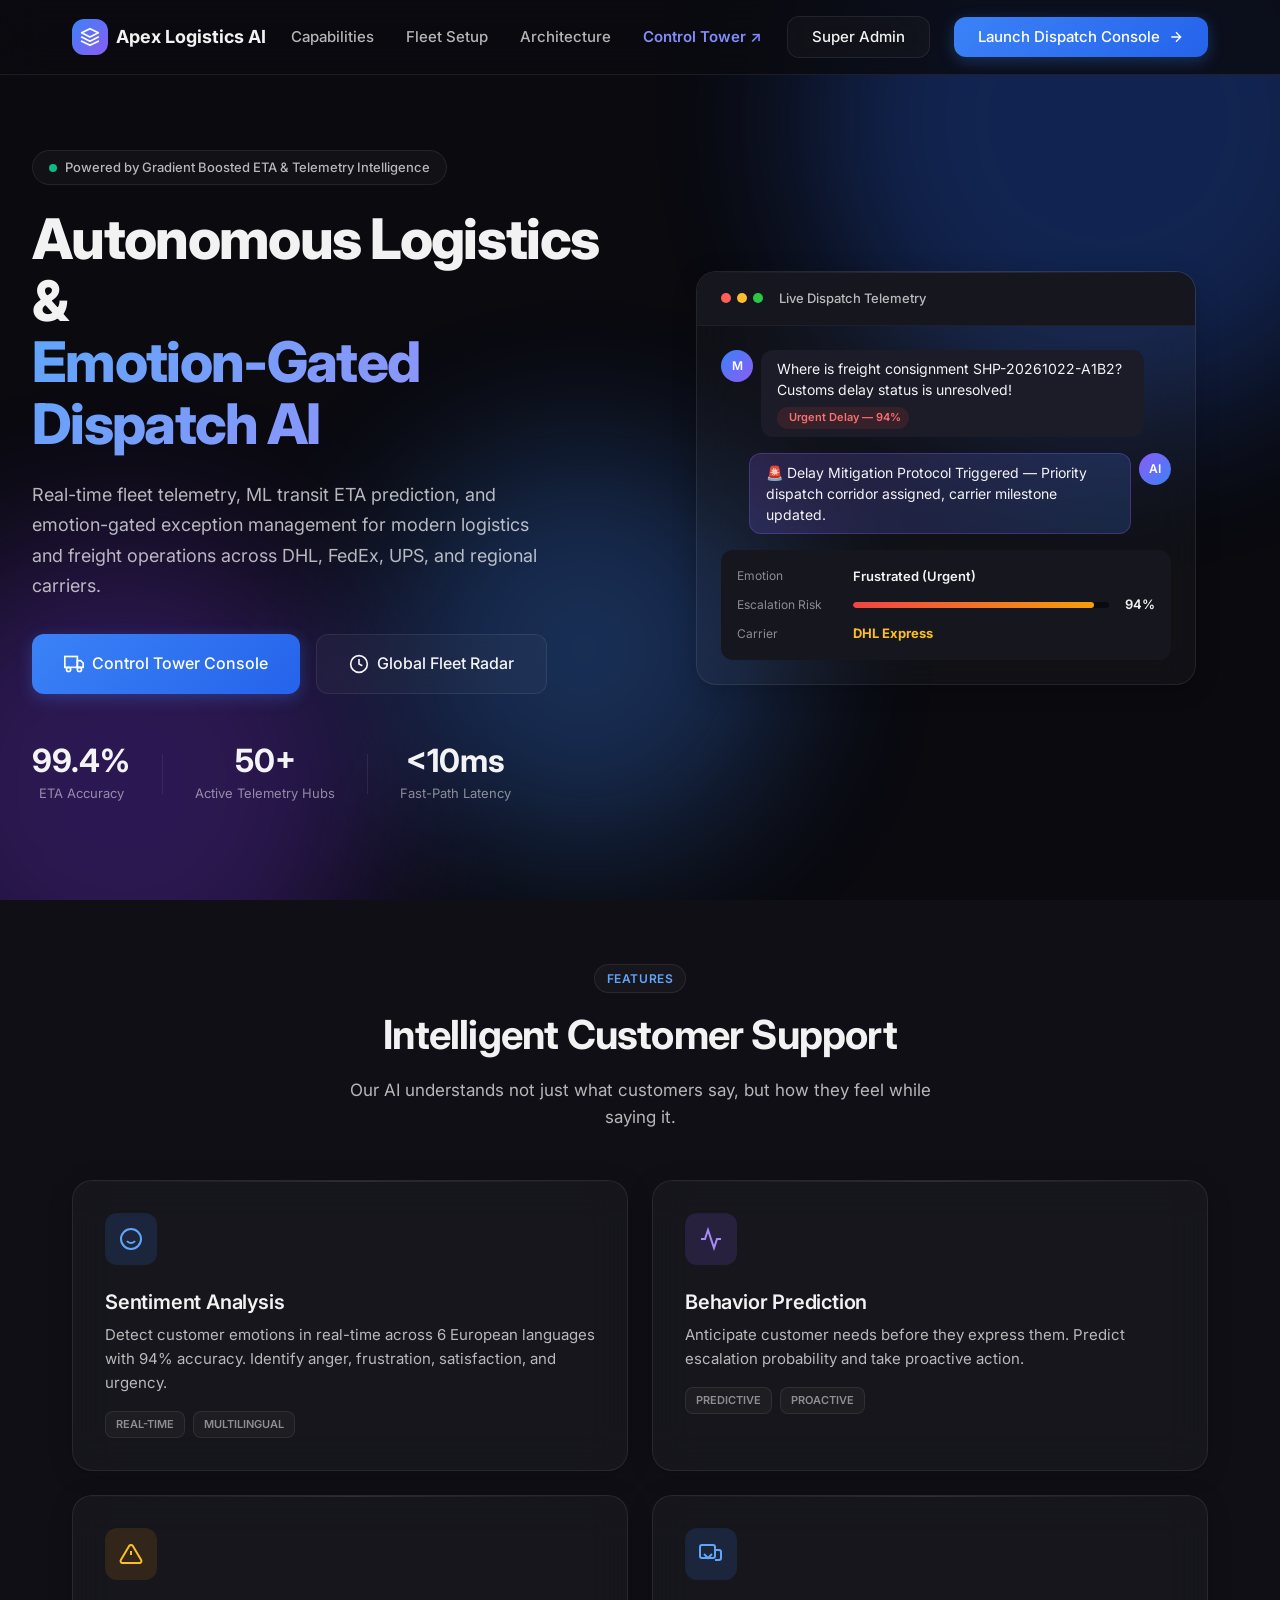
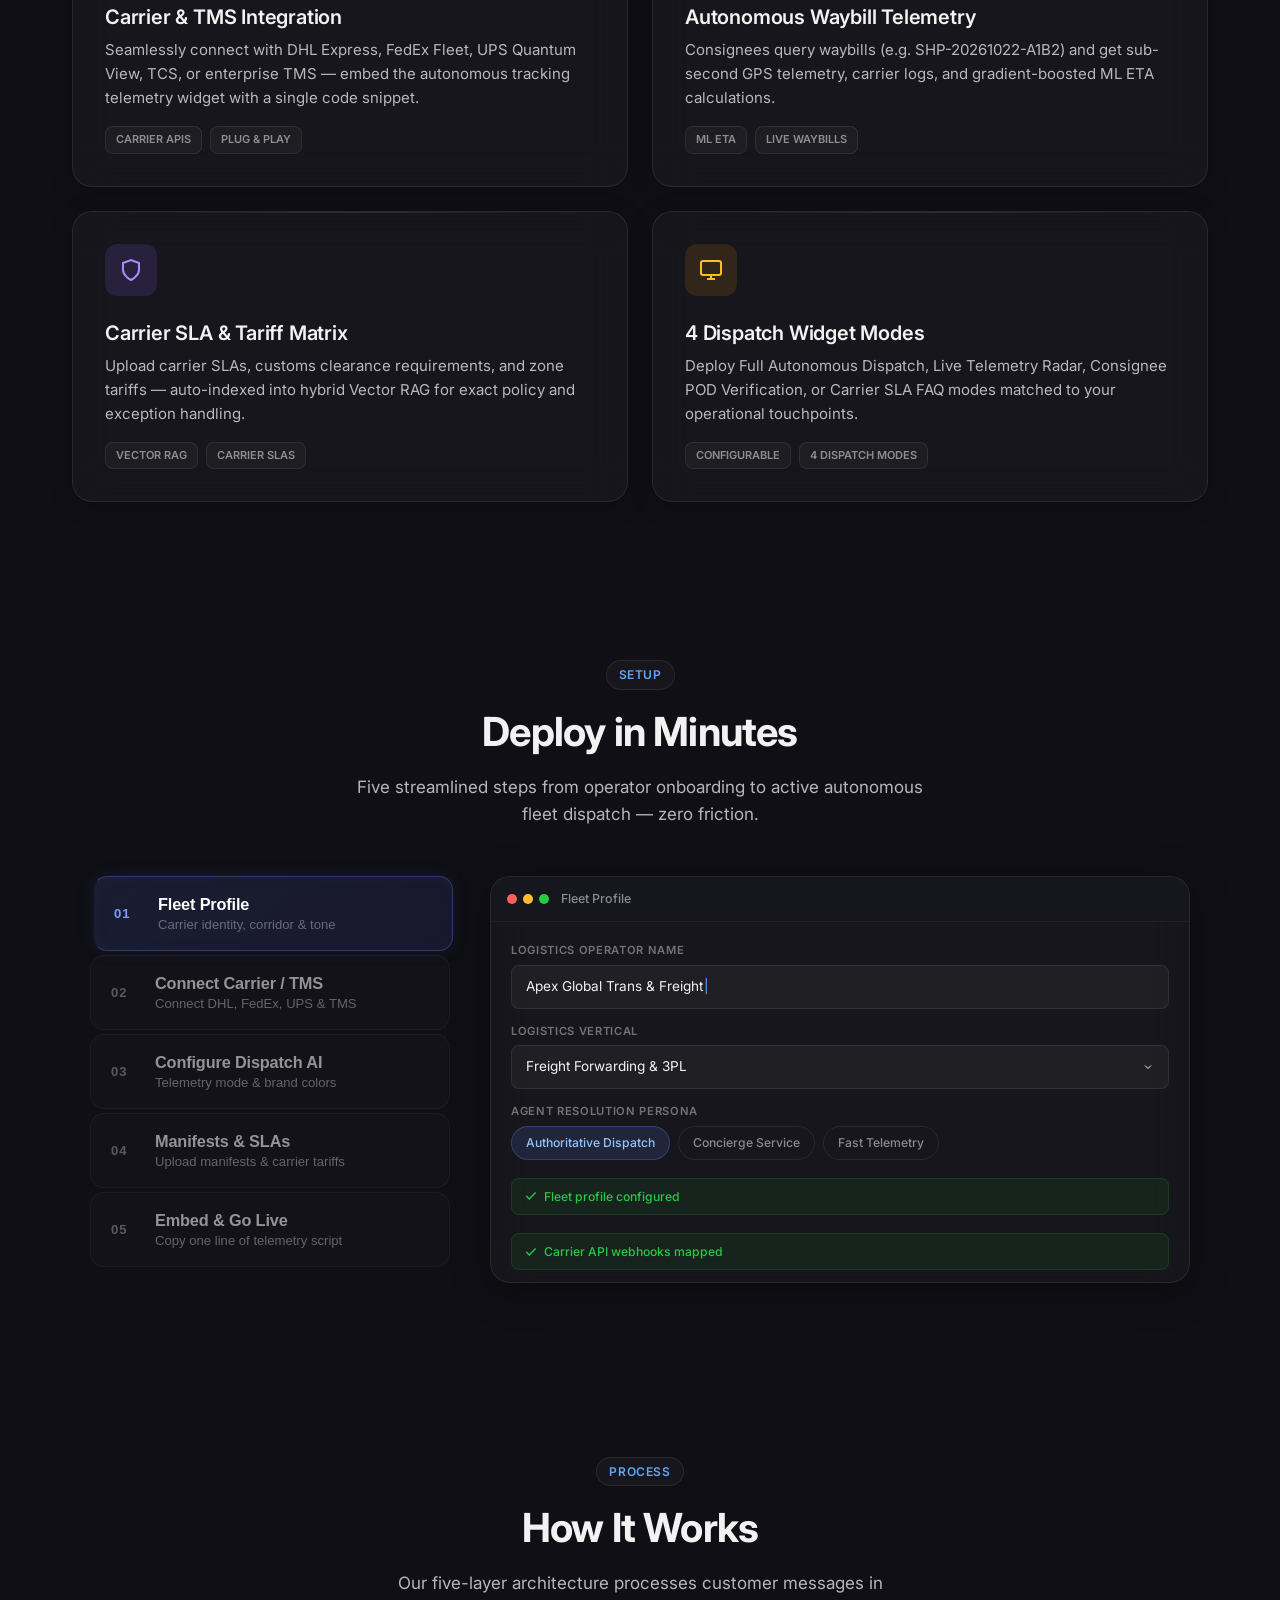
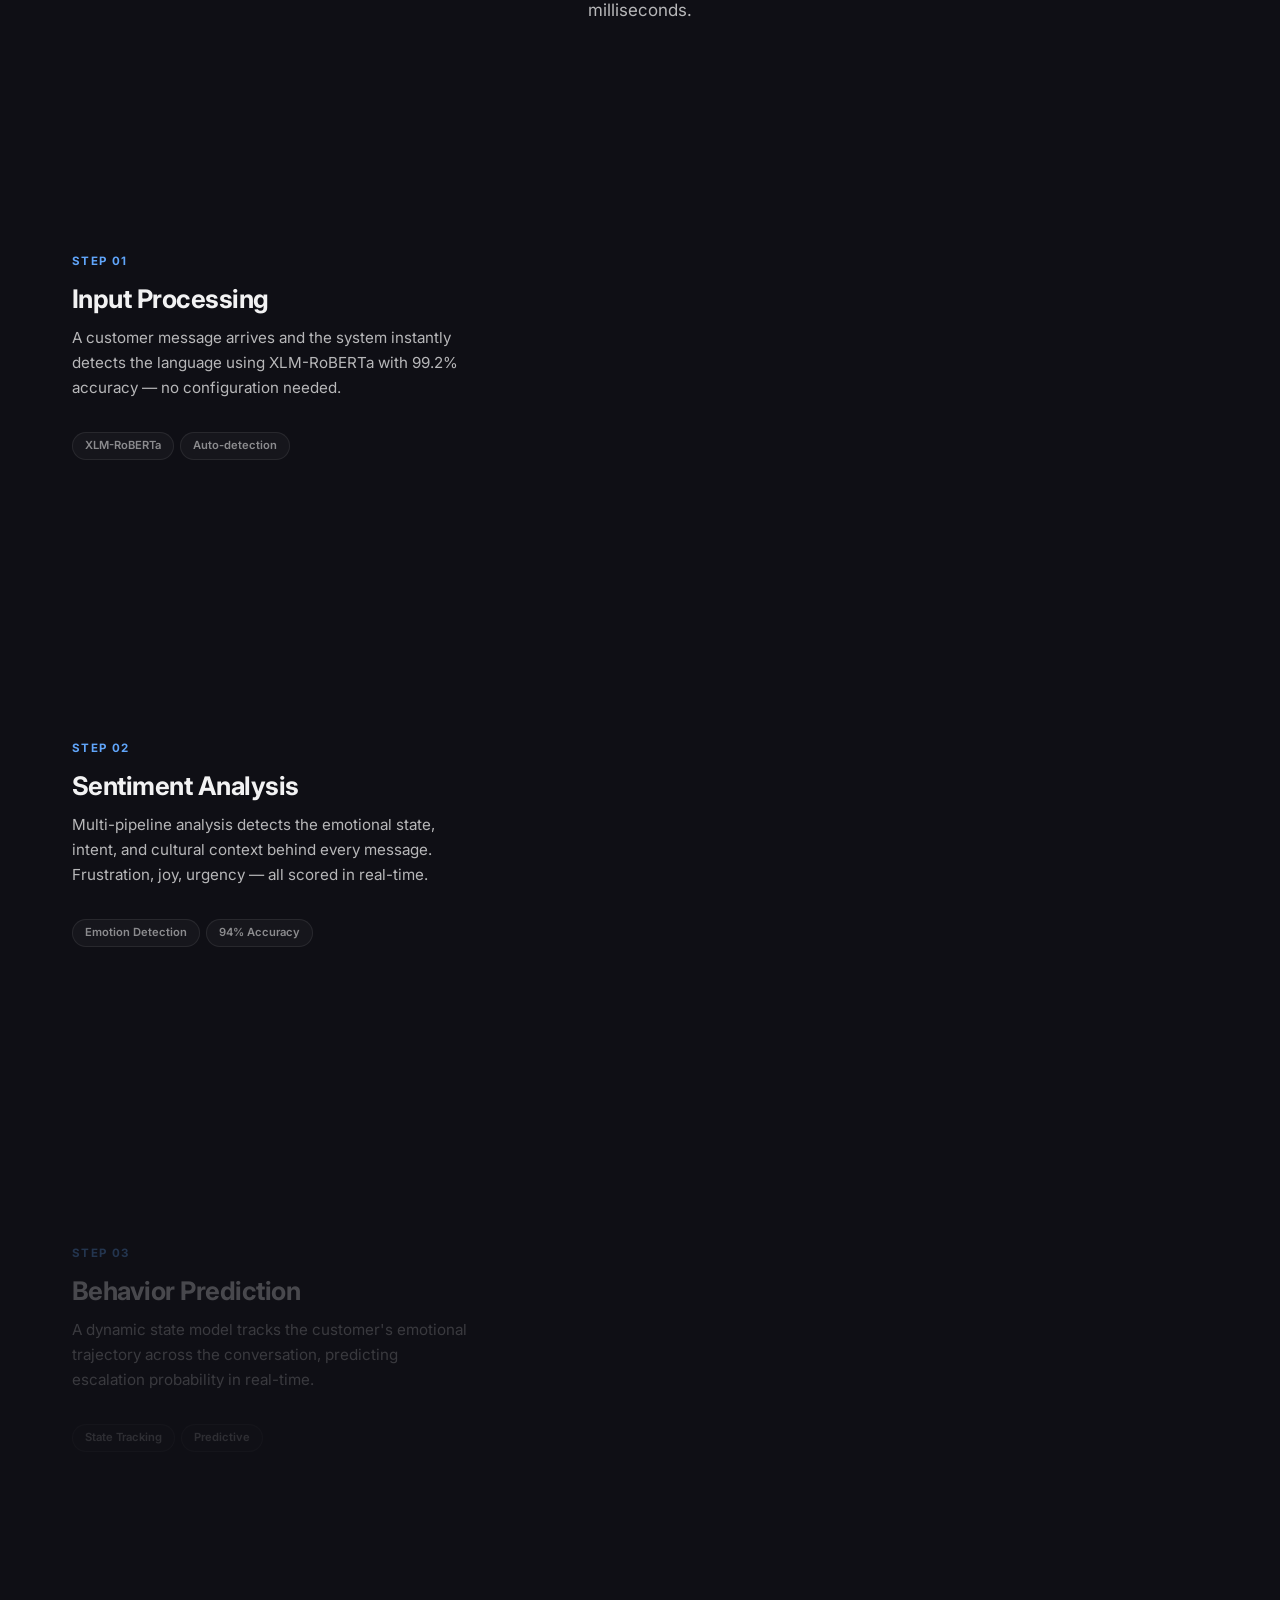
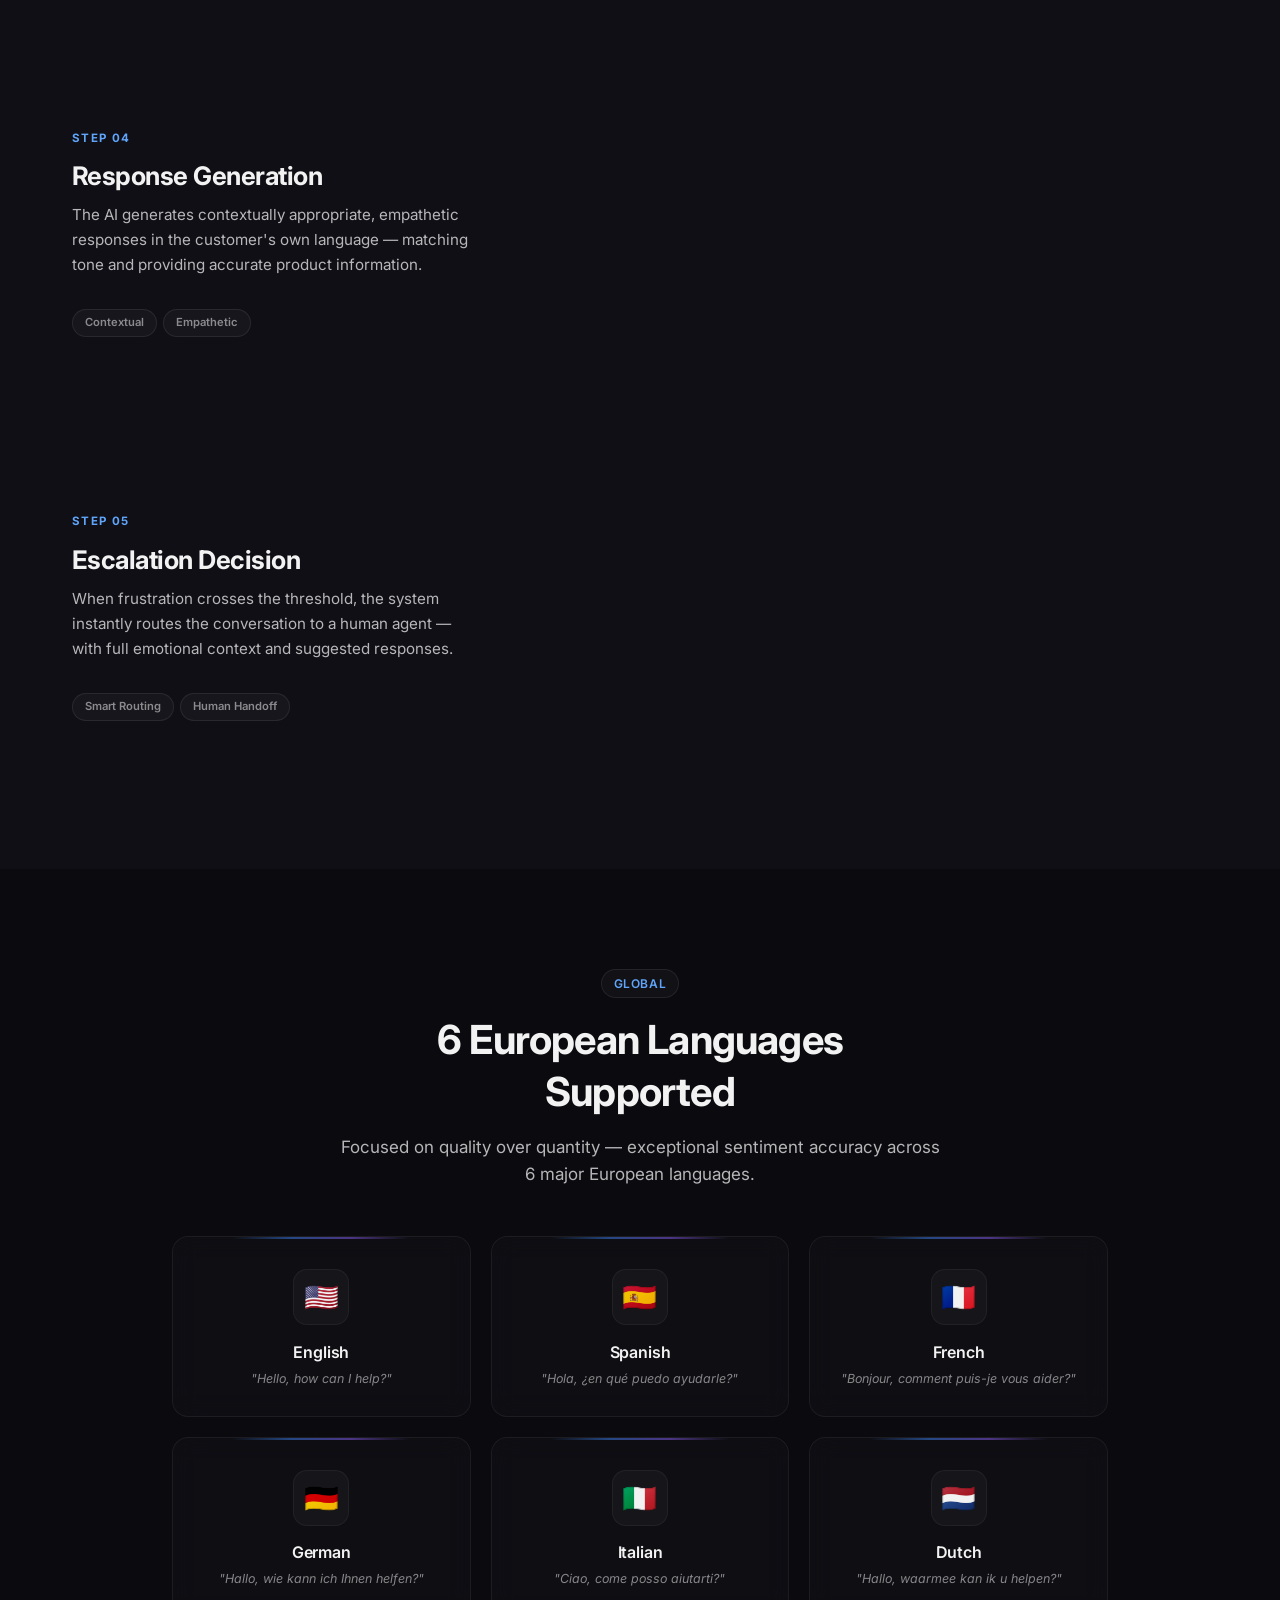
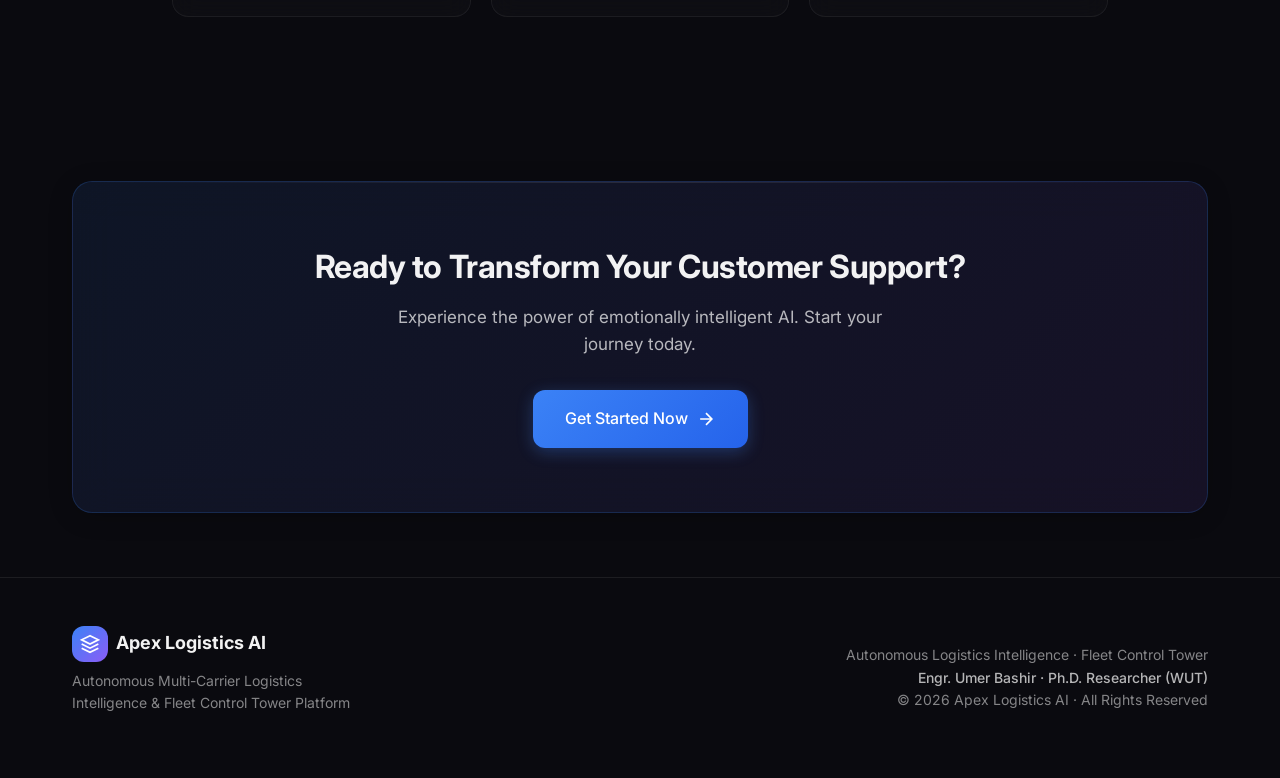
==== commit c67f4c42: "feat: Update footer branding and author credentials to Engr. Umer Bashir and Apex Logistics AI" ====
--- a/frontend/index.html
+++ b/frontend/index.html
@@ -2838,17 +2838,17 @@
                             <path d="M2 12l10 5 10-5" />
                         </svg>
                     </div>
-                    <span class="landing-logo-text">Behavioral AI</span>
+                    <span class="landing-logo-text">Apex Logistics AI</span>
                 </div>
                 <p class="footer-brand-text">
-                    Sentiment-Aware Escalation System for Global Customer Support
+                    Autonomous Multi-Carrier Logistics Intelligence &amp; Fleet Control Tower Platform
                 </p>
             </div>
 
             <div class="footer-info">
-                <p class="footer-project">Final Year Project | KFUEIT</p>
-                <p class="footer-author">Usman Shams | SWEN221101044</p>
-                <p class="footer-year">© 2025 All Rights Reserved</p>
+                <p class="footer-project">Autonomous Logistics Intelligence &middot; Fleet Control Tower</p>
+                <p class="footer-author">Engr. Umer Bashir &middot; Ph.D. Researcher (WUT)</p>
+                <p class="footer-year">&copy; 2026 Apex Logistics AI &middot; All Rights Reserved</p>
             </div>
         </div>
     </footer>
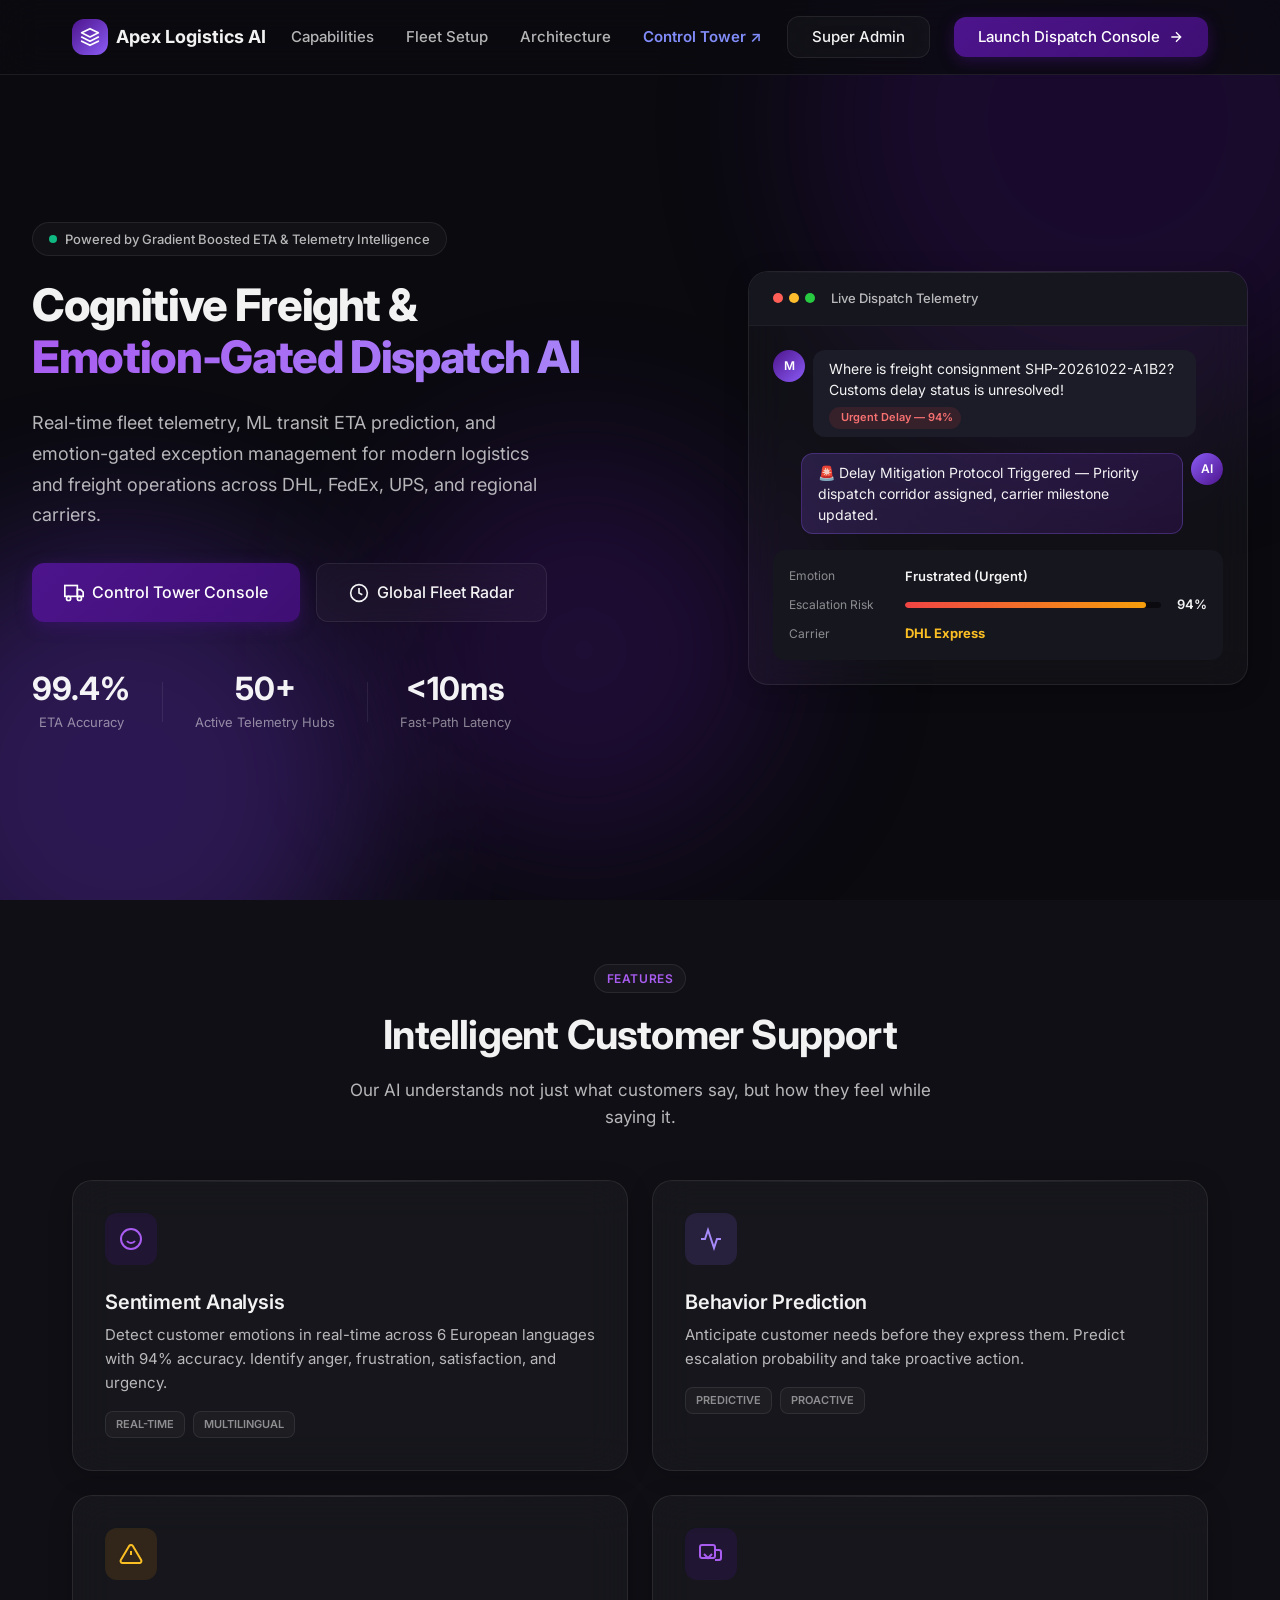
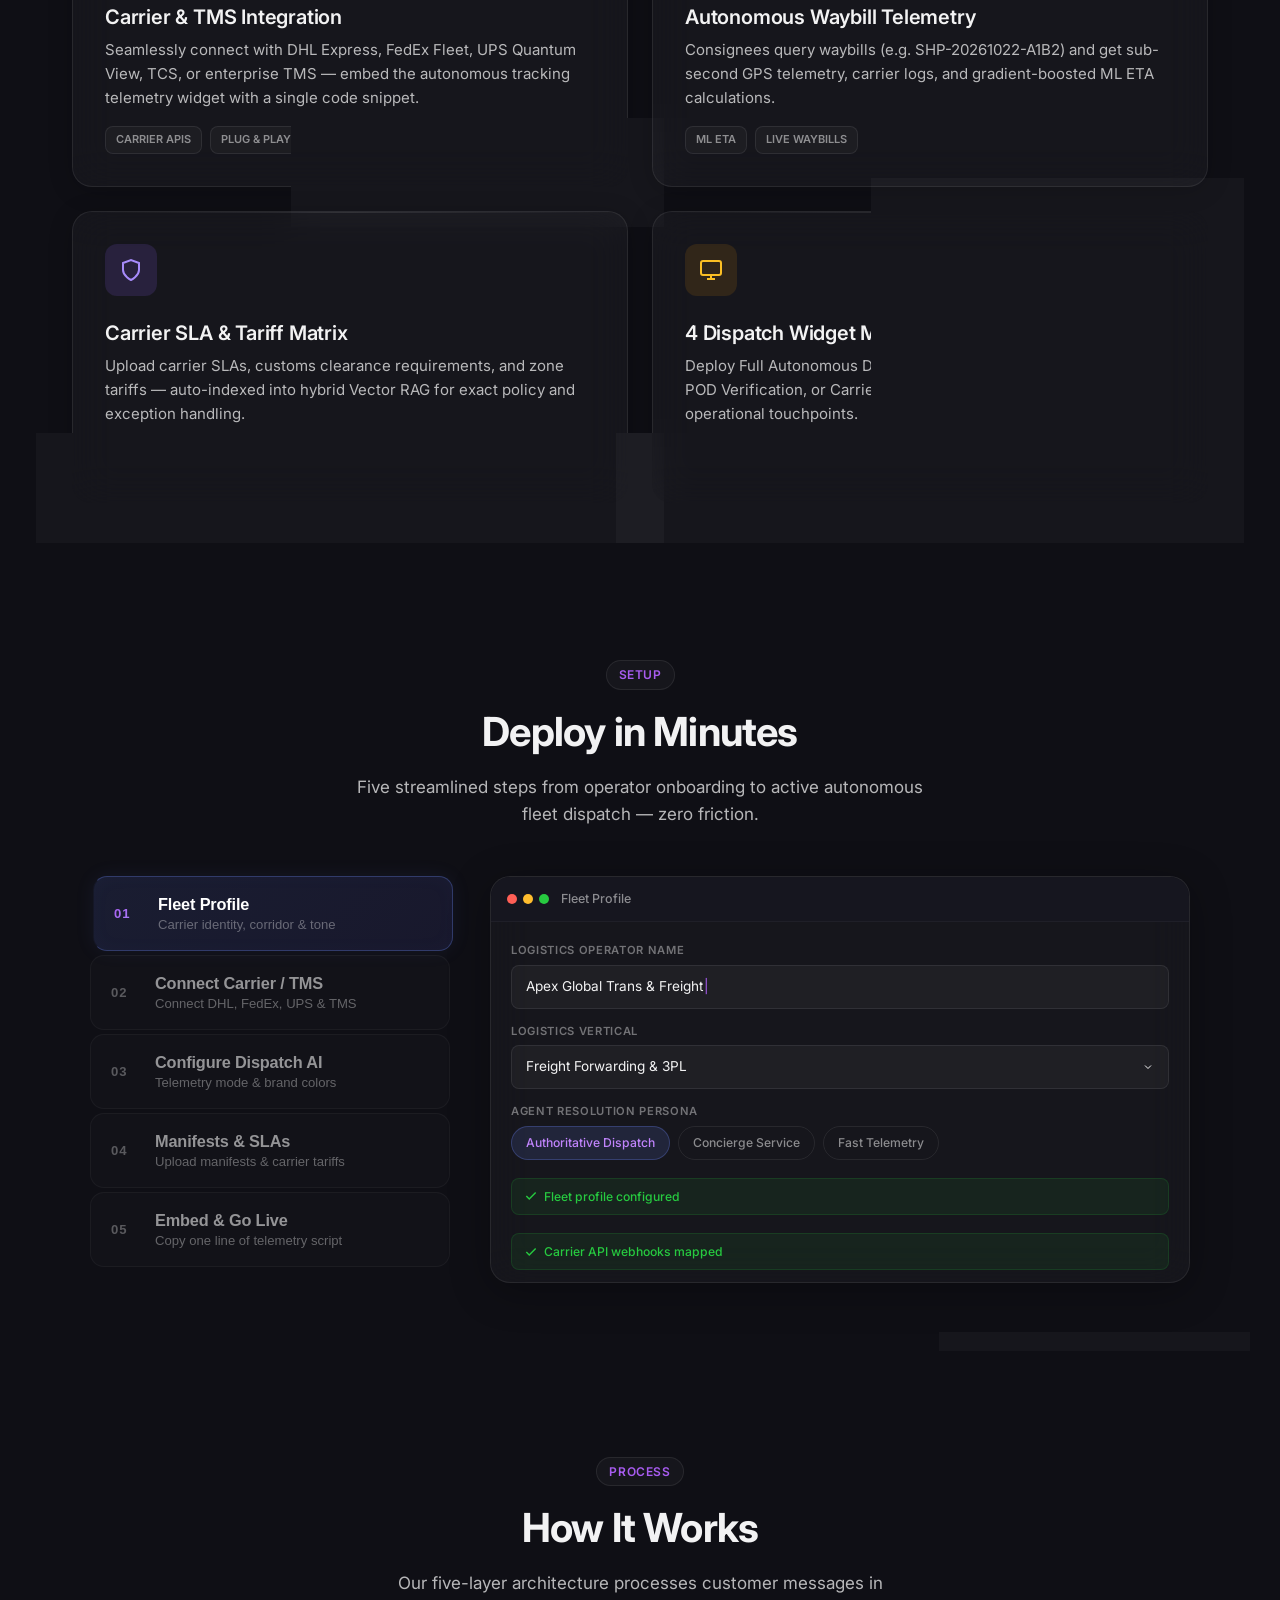
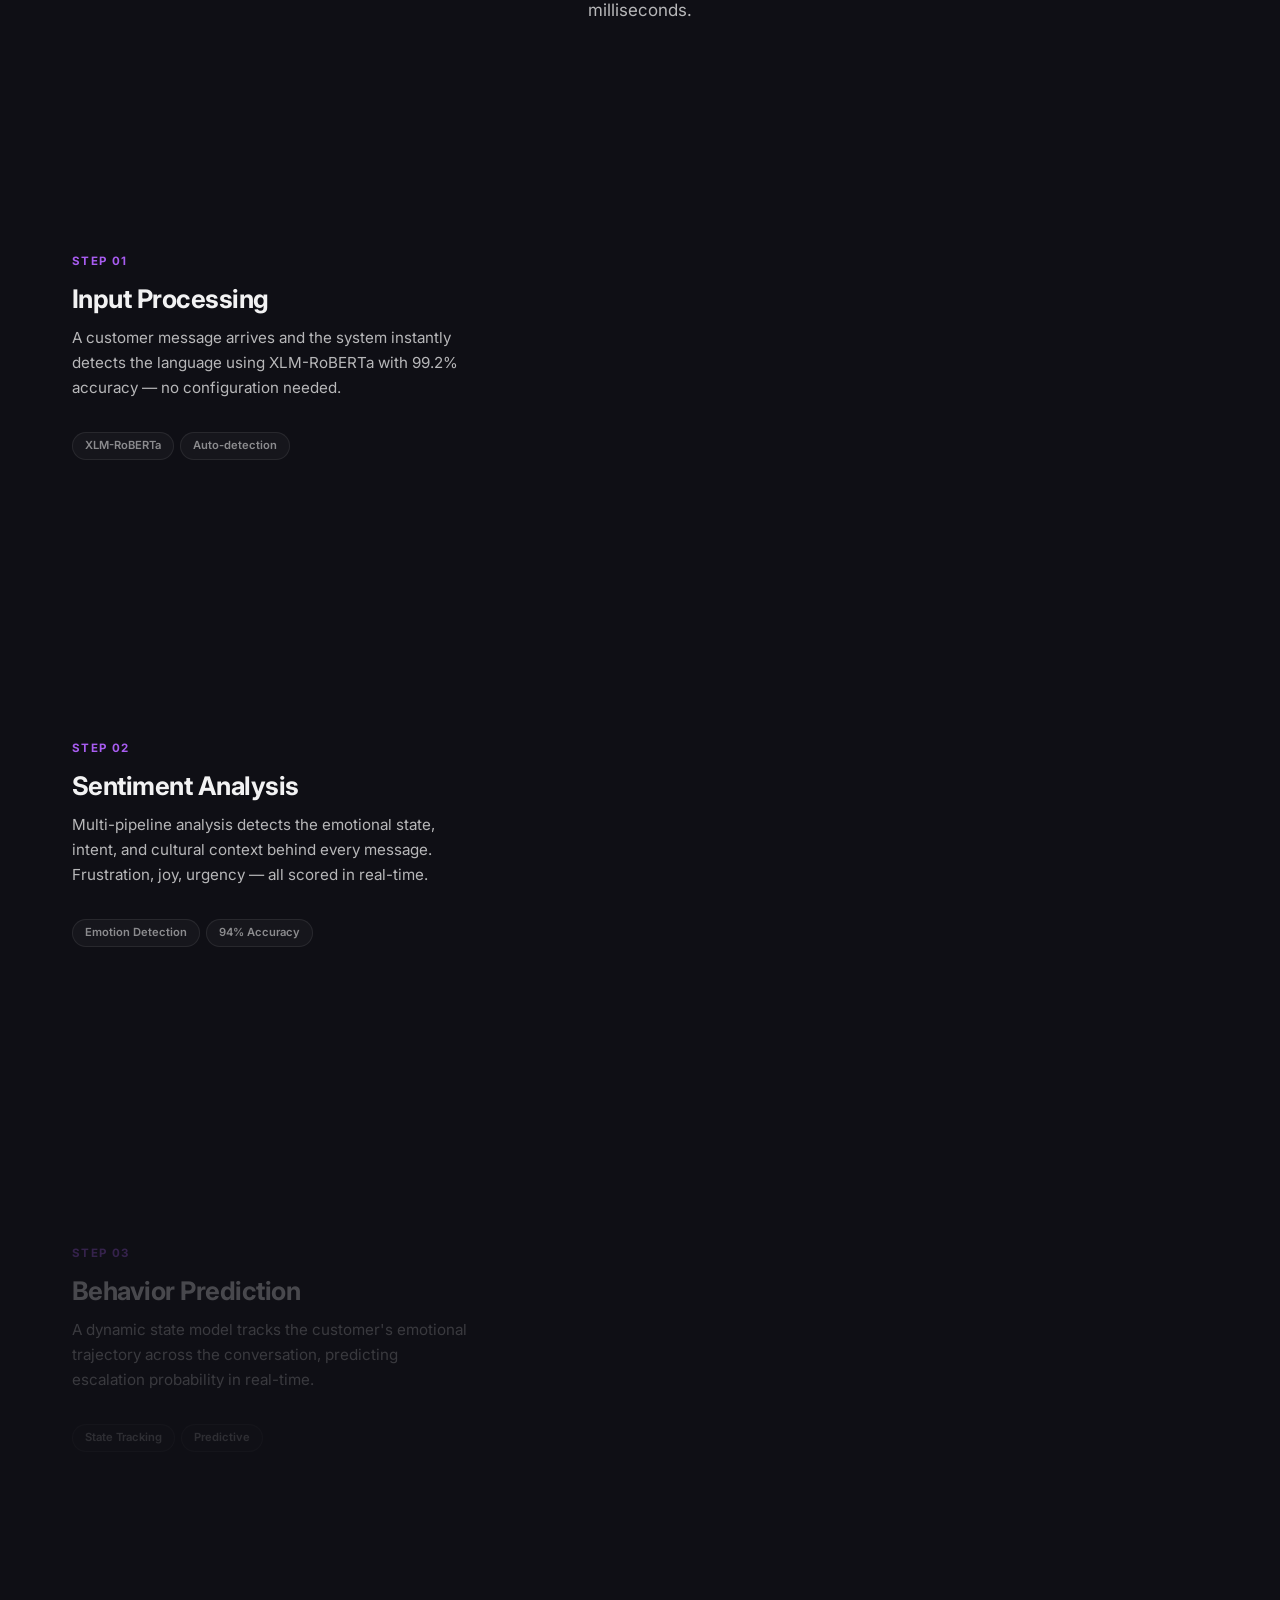
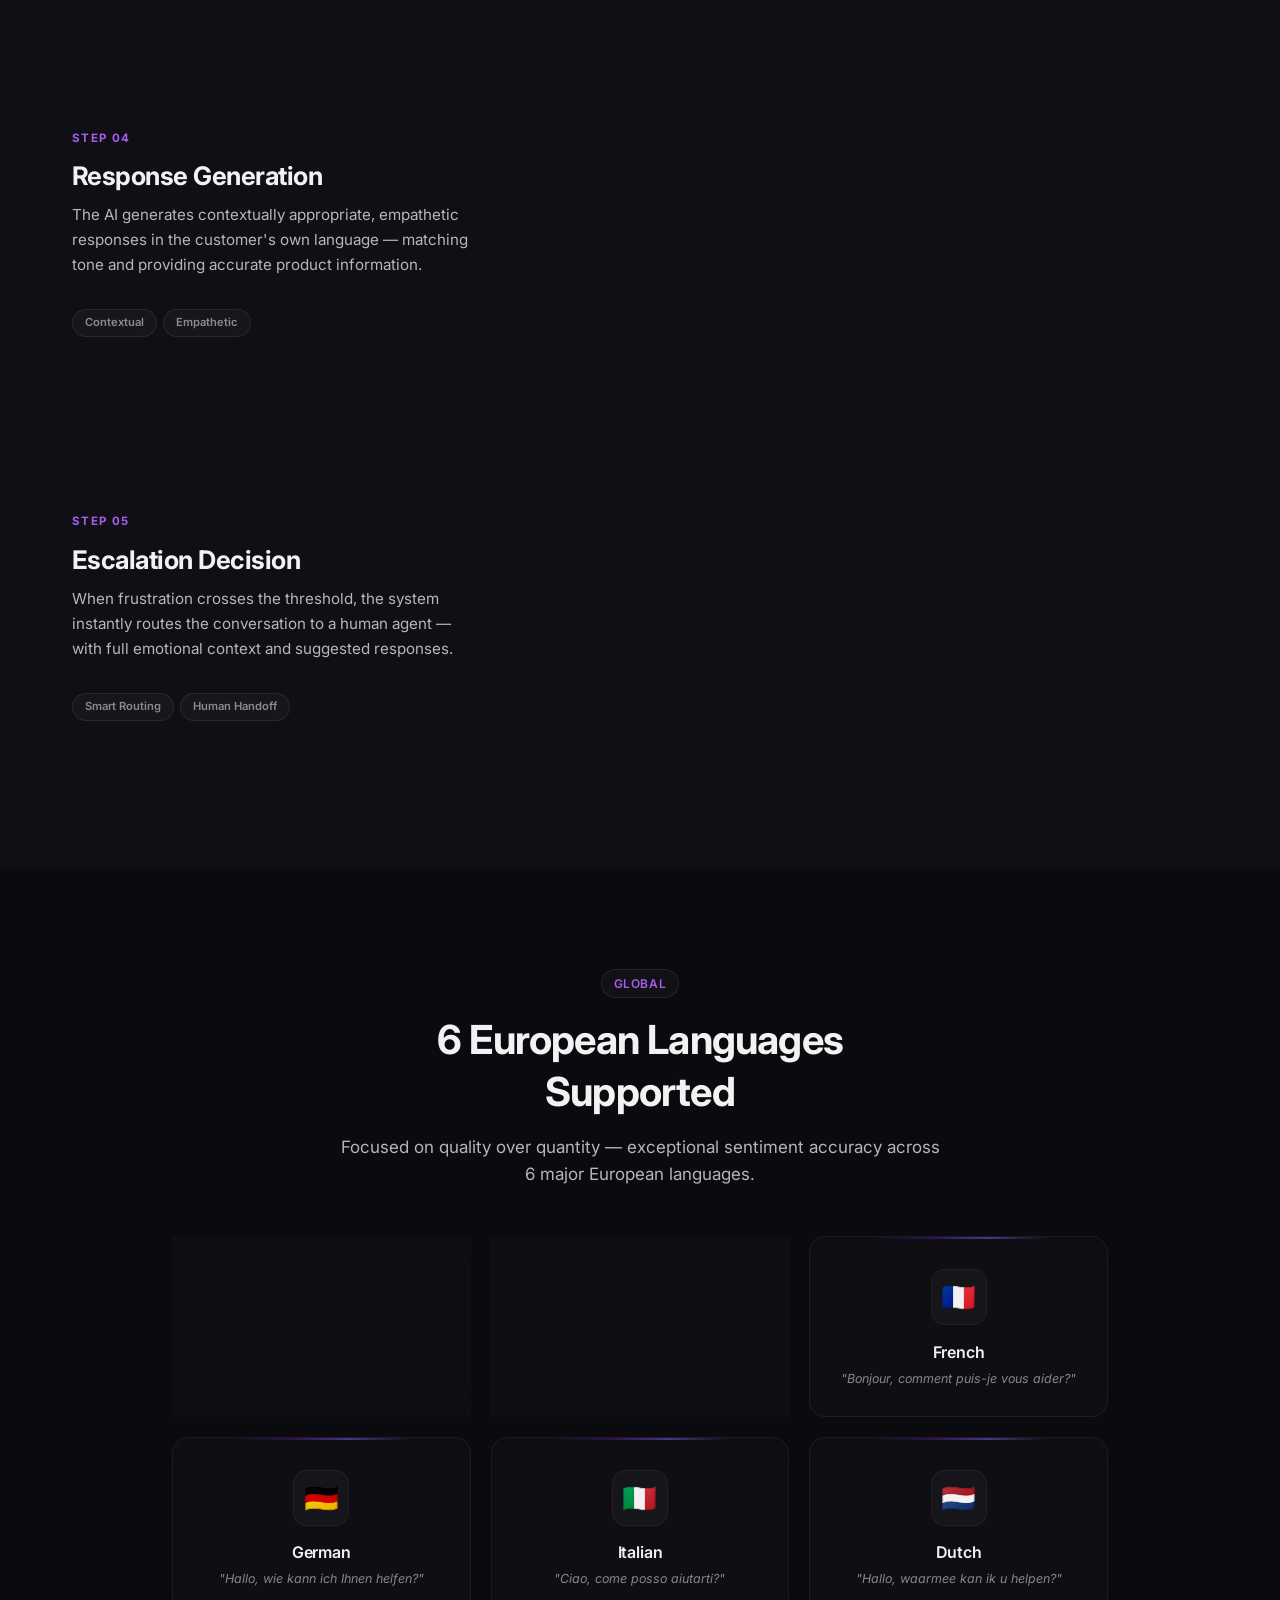
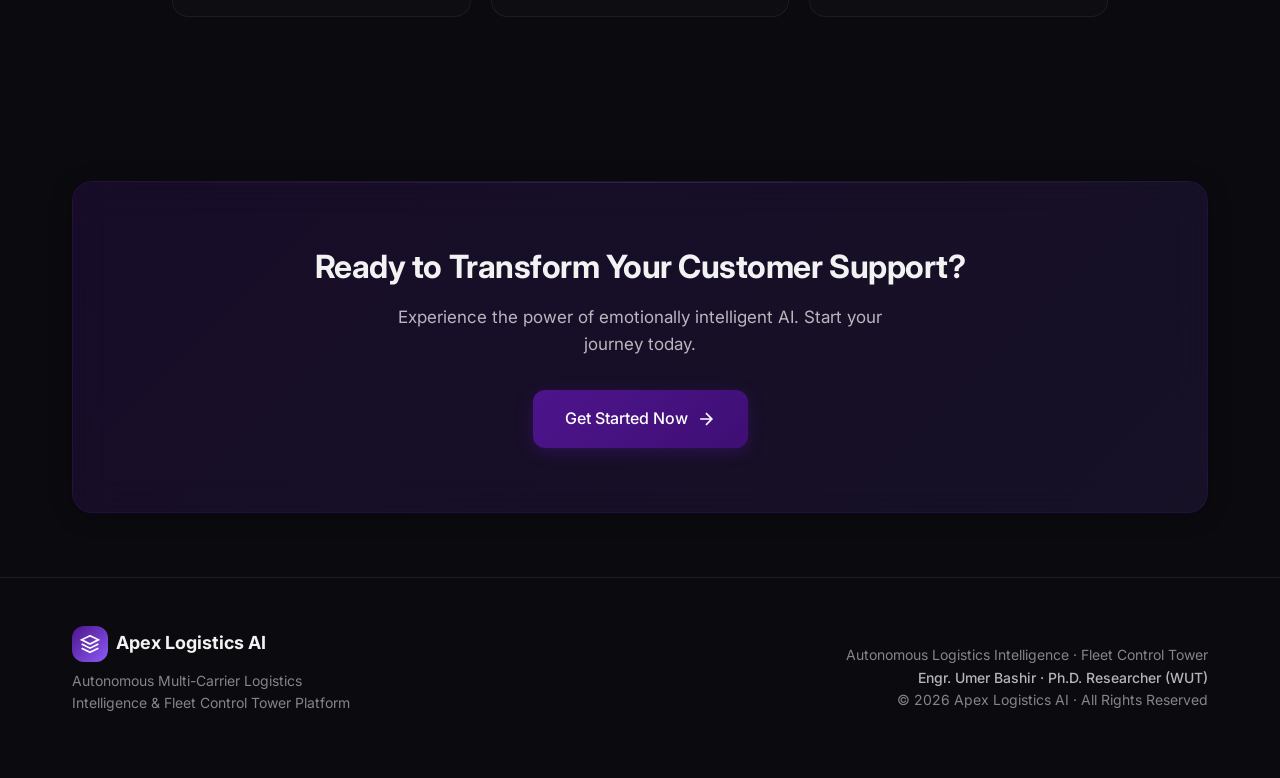
==== commit 7cba053e: "feat: Redesign Overview tab for logistics control tower, update design system to FedEx Purple, fix l" ====
--- a/frontend/index.html
+++ b/frontend/index.html
@@ -249,7 +249,7 @@
         }
 
         .scene-bubble--ai {
-            background: linear-gradient(135deg, rgba(139, 92, 246, 0.15), rgba(59, 130, 246, 0.15));
+            background: linear-gradient(135deg, rgba(139, 92, 246, 0.15), rgba(77, 20, 140, 0.18));
             border: 1px solid rgba(139, 92, 246, 0.25);
         }
 
@@ -1863,7 +1863,7 @@
             </div>
 
             <h1 class="hero-title">
-                <span class="hero-title-line">Autonomous Logistics &amp;</span>
+                <span class="hero-title-line">Cognitive Freight&nbsp;&amp;</span>
                 <span class="hero-title-line hero-title-gradient">Emotion-Gated Dispatch AI</span>
             </h1>
 
@@ -2266,12 +2266,12 @@
                                                     viewBox="0 0 24 24" fill="none" stroke="#27ca40" stroke-width="3">
                                                     <polyline points="20 6 9 17 4 12" />
                                                 </svg></span>
-                                                                             <div class="ss-api-row">
+                                        </div>
+                                        <div class="ss-api-row">
                                             <span class="ss-api-key-label">Fleet ID</span>
                                             <span class="ss-api-key-val">FLT-4829-DHL-PRO</span>
                                         </div>
                                     </div>
-
                                 </div>
                             </div>
 
@@ -2935,10 +2935,10 @@
             const setupScenes = document.querySelectorAll('.setup-scene');
             const setupLabel = document.getElementById('setupCardLabel');
             const setupLabels = [
-                'Business Profile',
-                'Connect Your Store',
-                'Configure Widget',
-                'Product Knowledge',
+                'Fleet Profile',
+                'Connect Carrier / TMS',
+                'Configure Dispatch AI',
+                'Manifests & SLAs',
                 'Embed & Go Live'
             ];
 
--- a/frontend/css/design-system.css
+++ b/frontend/css/design-system.css
@@ -53,17 +53,18 @@
   --glass-blur: blur(20px);
   --glass-blur-lg: blur(40px);
   
-  /* Primary Accent - Blue */
-  --primary-50: #eff6ff;
-  --primary-100: #dbeafe;
-  --primary-200: #bfdbfe;
-  --primary-300: #93c5fd;
-  --primary-400: #60a5fa;
-  --primary-500: #3b82f6;
-  --primary-600: #2563eb;
-  --primary-700: #1d4ed8;
-  --primary-800: #1e40af;
-  --primary-900: #1e3a8a;
+  /* Primary Accent - FedEx Purple (#4D148C) */
+  --primary-50: #f6f0fd;
+  --primary-100: #eddcfb;
+  --primary-200: #dbb9f7;
+  --primary-300: #c084fc;
+  --primary-400: #a85cf0;
+  --primary-500: #4d148c;
+  --primary-600: #3f0f74;
+  --primary-700: #310a5c;
+  --primary-800: #230744;
+  --primary-900: #17042d;
+  --primary-rgb: 77, 20, 140;
   
   /* Secondary Accent - Purple */
   --secondary-400: #a78bfa;
@@ -245,12 +246,12 @@
 .btn-primary {
   background: linear-gradient(135deg, var(--primary-500), var(--primary-600));
   color: white;
-  box-shadow: 0 4px 16px rgba(59, 130, 246, 0.3);
+  box-shadow: 0 4px 16px rgba(77, 20, 140, 0.4);
 }
 
 .btn-primary:hover:not(:disabled) {
   background: linear-gradient(135deg, var(--primary-400), var(--primary-500));
-  box-shadow: 0 6px 24px rgba(59, 130, 246, 0.4);
+  box-shadow: 0 6px 24px rgba(77, 20, 140, 0.55);
   transform: translateY(-1px);
 }
 
@@ -352,7 +353,7 @@
 .input:focus {
   background: var(--glass-bg-hover);
   border-color: var(--primary-500);
-  box-shadow: 0 0 0 3px rgba(59, 130, 246, 0.15);
+  box-shadow: 0 0 0 3px rgba(77, 20, 140, 0.25);
 }
 
 .input:disabled {
--- a/frontend/css/landing.css
+++ b/frontend/css/landing.css
@@ -96,7 +96,7 @@
 
 .hero-container {
     flex: 1;
-    max-width: 600px;
+    max-width: 680px;
 }
 
 .hero-badge {
@@ -136,15 +136,16 @@
 }
 
 .hero-title {
-    font-size: 3.5rem;
+    font-size: clamp(2.35rem, 3.5vw, 3.25rem);
     font-weight: 800;
-    line-height: 1.1;
+    line-height: 1.16;
     margin-bottom: var(--space-lg);
     letter-spacing: -0.03em;
 }
 
 .hero-title-line {
     display: block;
+    white-space: nowrap;
 }
 
 .hero-title-gradient {
@@ -292,7 +293,7 @@
 }
 
 .demo-message--ai .demo-message-bubble {
-    background: linear-gradient(135deg, rgba(139, 92, 246, 0.2), rgba(59, 130, 246, 0.2));
+    background: linear-gradient(135deg, rgba(139, 92, 246, 0.2), rgba(77, 20, 140, 0.25));
     border: 1px solid rgba(139, 92, 246, 0.3);
 }
 
@@ -434,7 +435,7 @@
 }
 
 .feature-icon--blue {
-    background: rgba(59, 130, 246, 0.15);
+    background: rgba(77, 20, 140, 0.2);
     color: var(--primary-400);
 }
 
@@ -565,8 +566,8 @@
 .cta-card {
     padding: var(--space-3xl);
     text-align: center;
-    background: linear-gradient(135deg, rgba(59, 130, 246, 0.1), rgba(139, 92, 246, 0.1));
-    border: 1px solid rgba(59, 130, 246, 0.2);
+    background: linear-gradient(135deg, rgba(77, 20, 140, 0.2), rgba(139, 92, 246, 0.1));
+    border: 1px solid rgba(77, 20, 140, 0.25);
 }
 
 .cta-title {
@@ -754,6 +755,11 @@
         font-size: 2.25rem;
     }
 
+    .hero-title-line {
+        white-space: normal;
+        text-wrap: balance;
+    }
+
     .hero-subtitle {
         font-size: 1rem;
     }
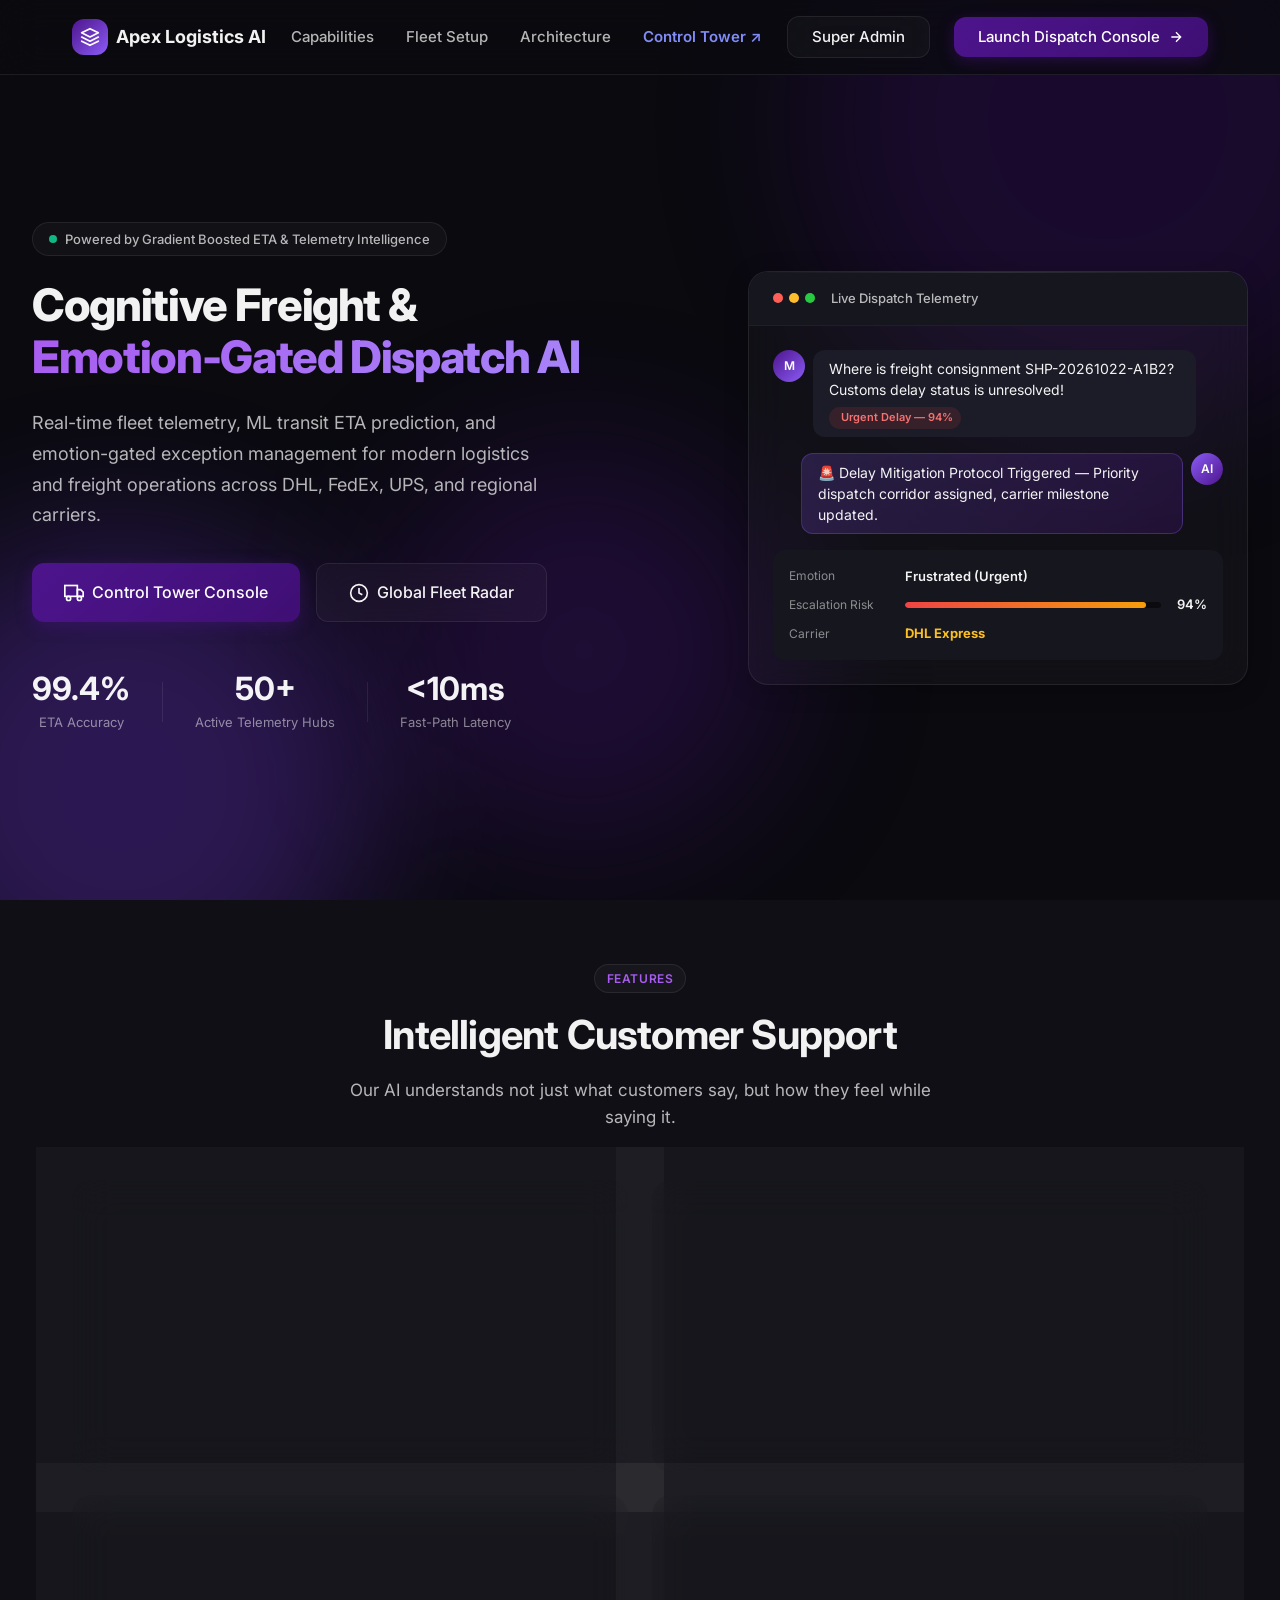
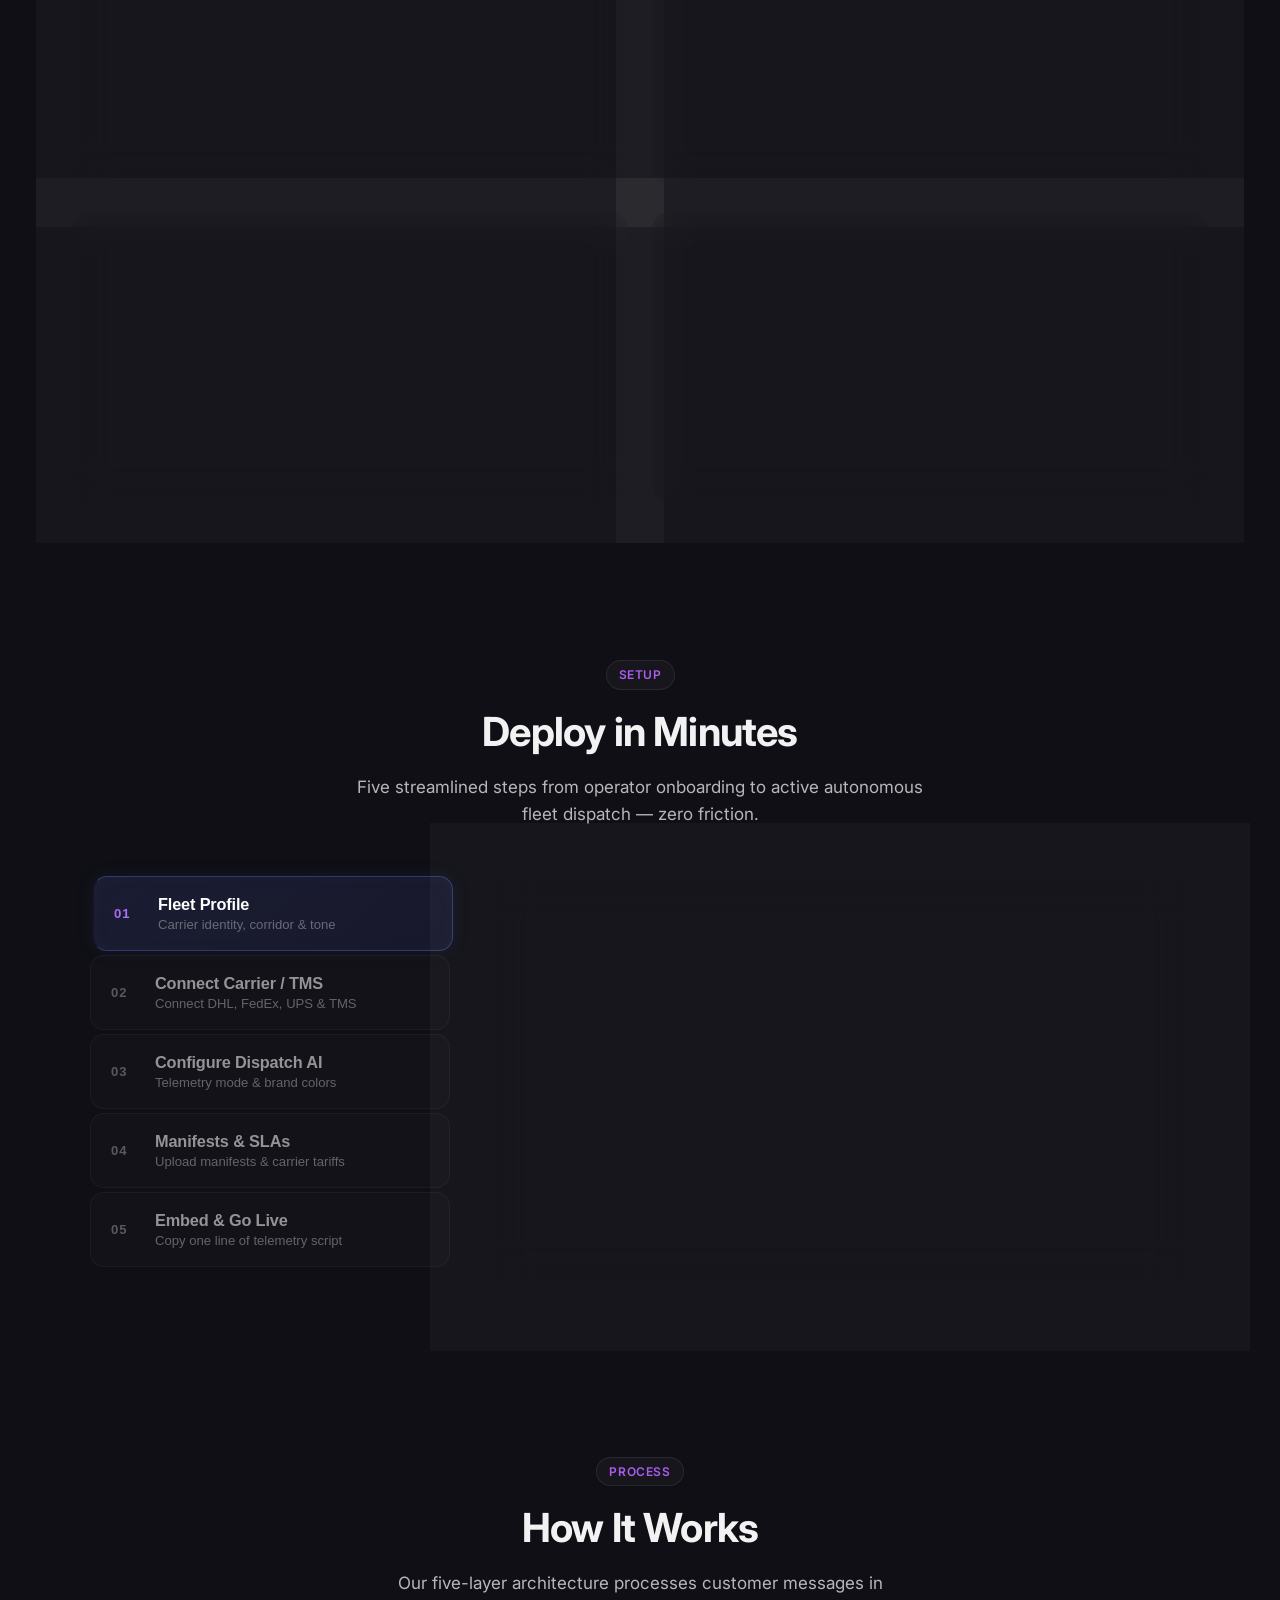
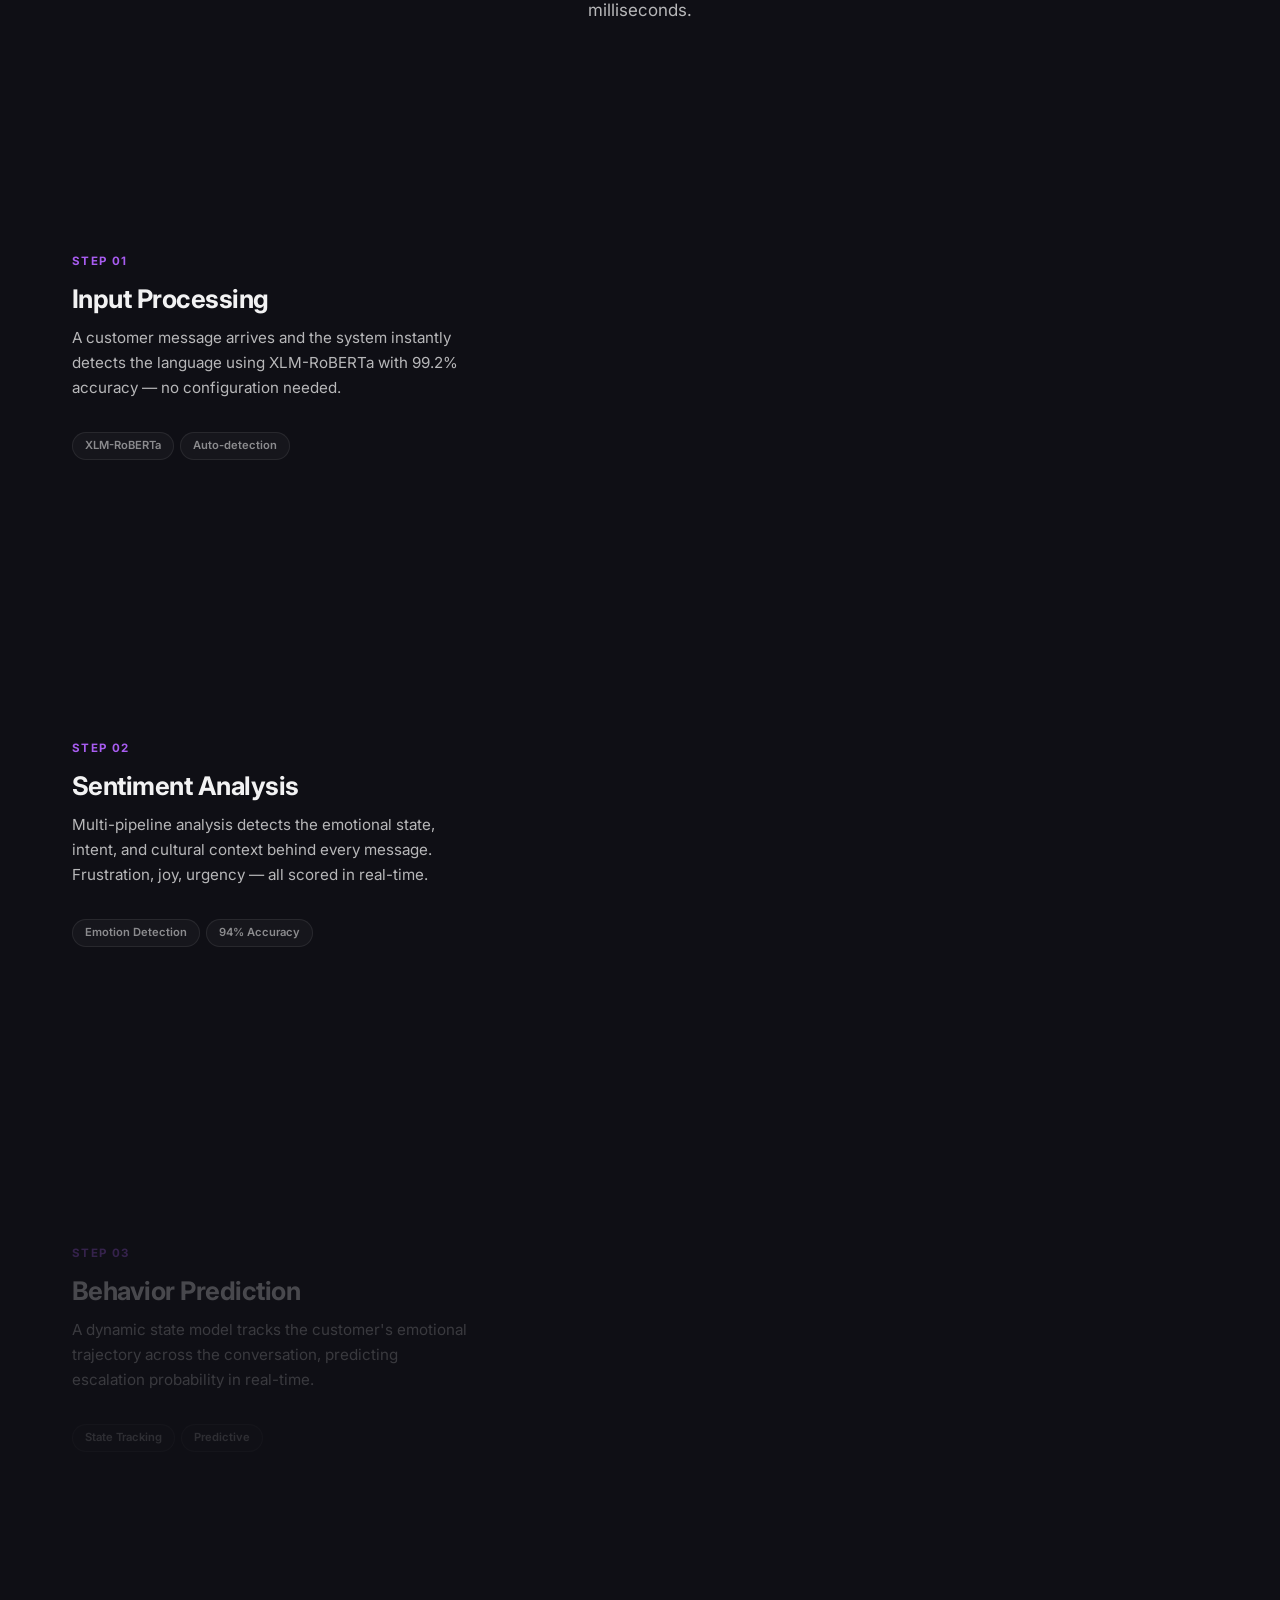
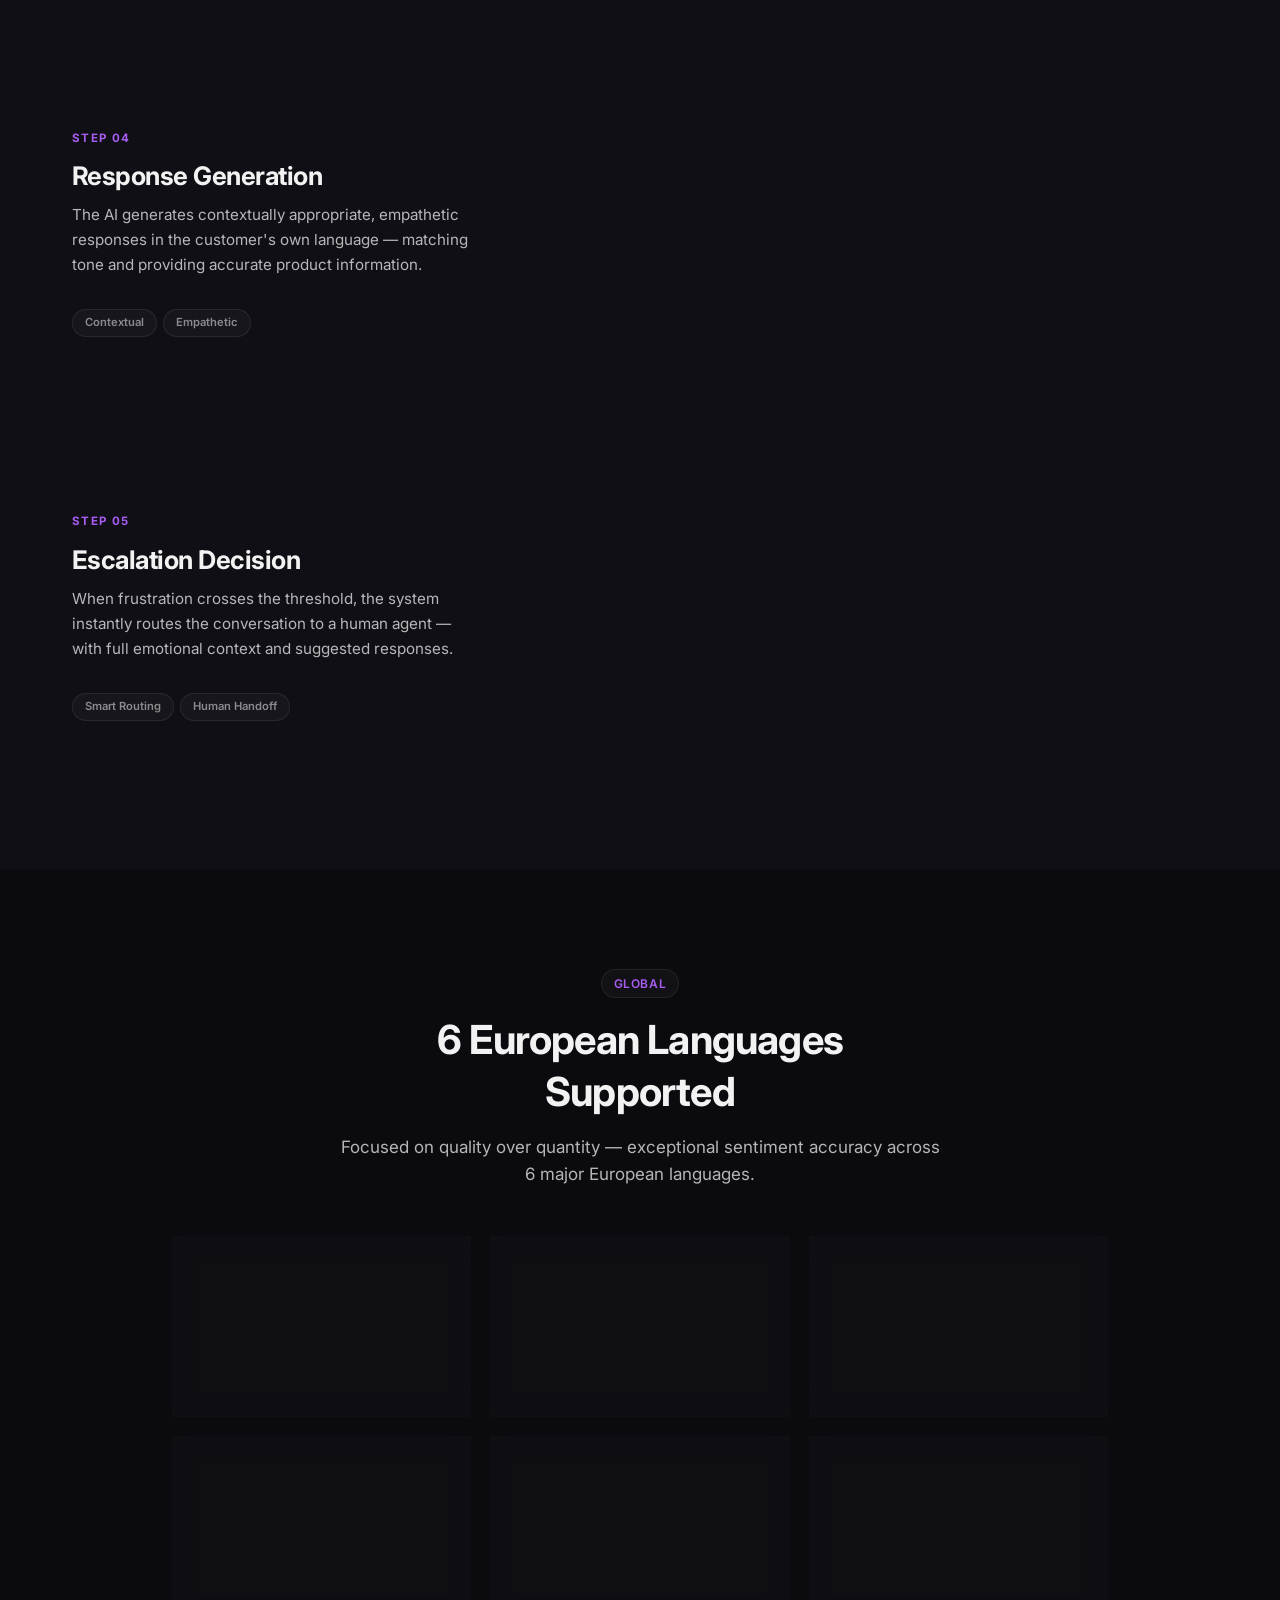
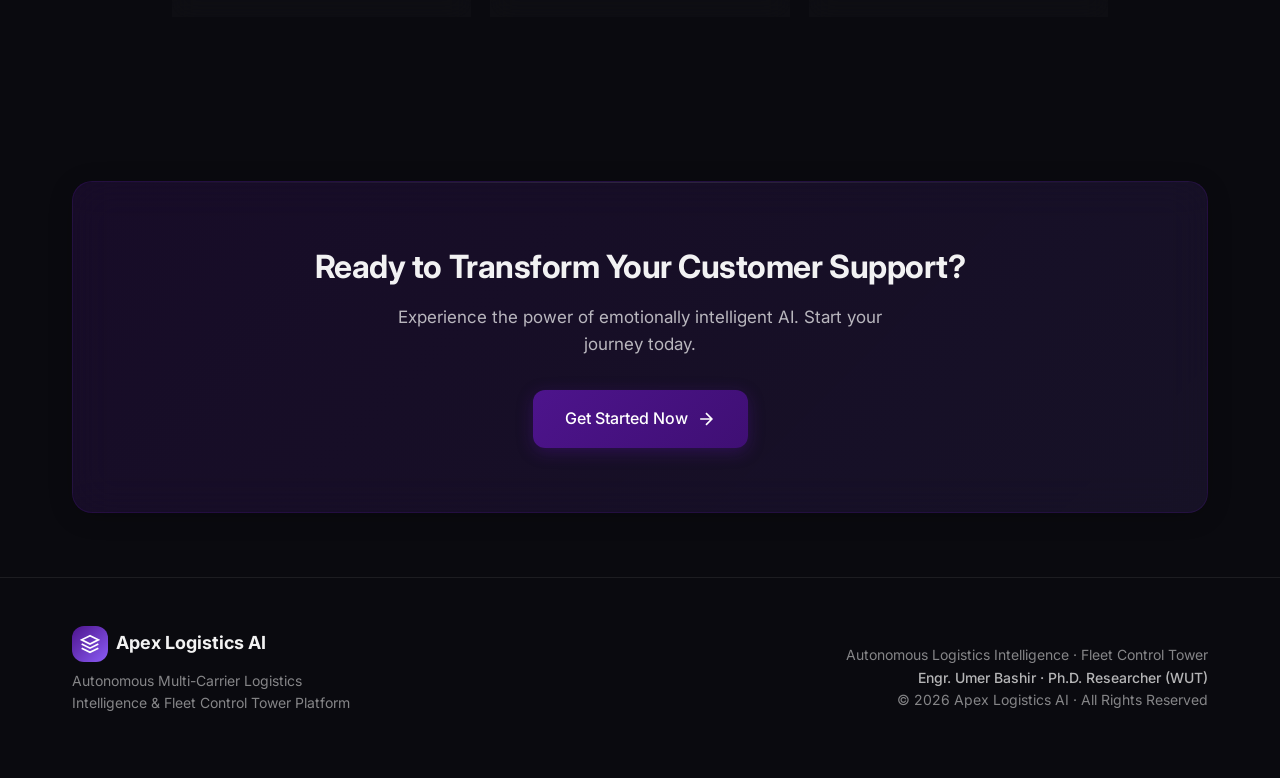
==== commit d5660541: "feat: Create Apex Logistics Copilot tenant and embed personal AI widget for Fleet Management System" ====
--- a/frontend/index.html
+++ b/frontend/index.html
@@ -2955,6 +2955,11 @@
             });
         });
     </script>
+    <!-- Apex Logistics Copilot — Personal AI for Fleet Management System -->
+    <script src="http://localhost:8000/widget/embed.js"
+        data-widget-key="wk_r_8L9yRpFHZBowcT2EMR-4ZgJRSzhVH6qsLt1pJOl2Y"
+        data-api-base="http://localhost:8000"
+        data-widget-type="full" async></script>
 </body>
 
 </html>
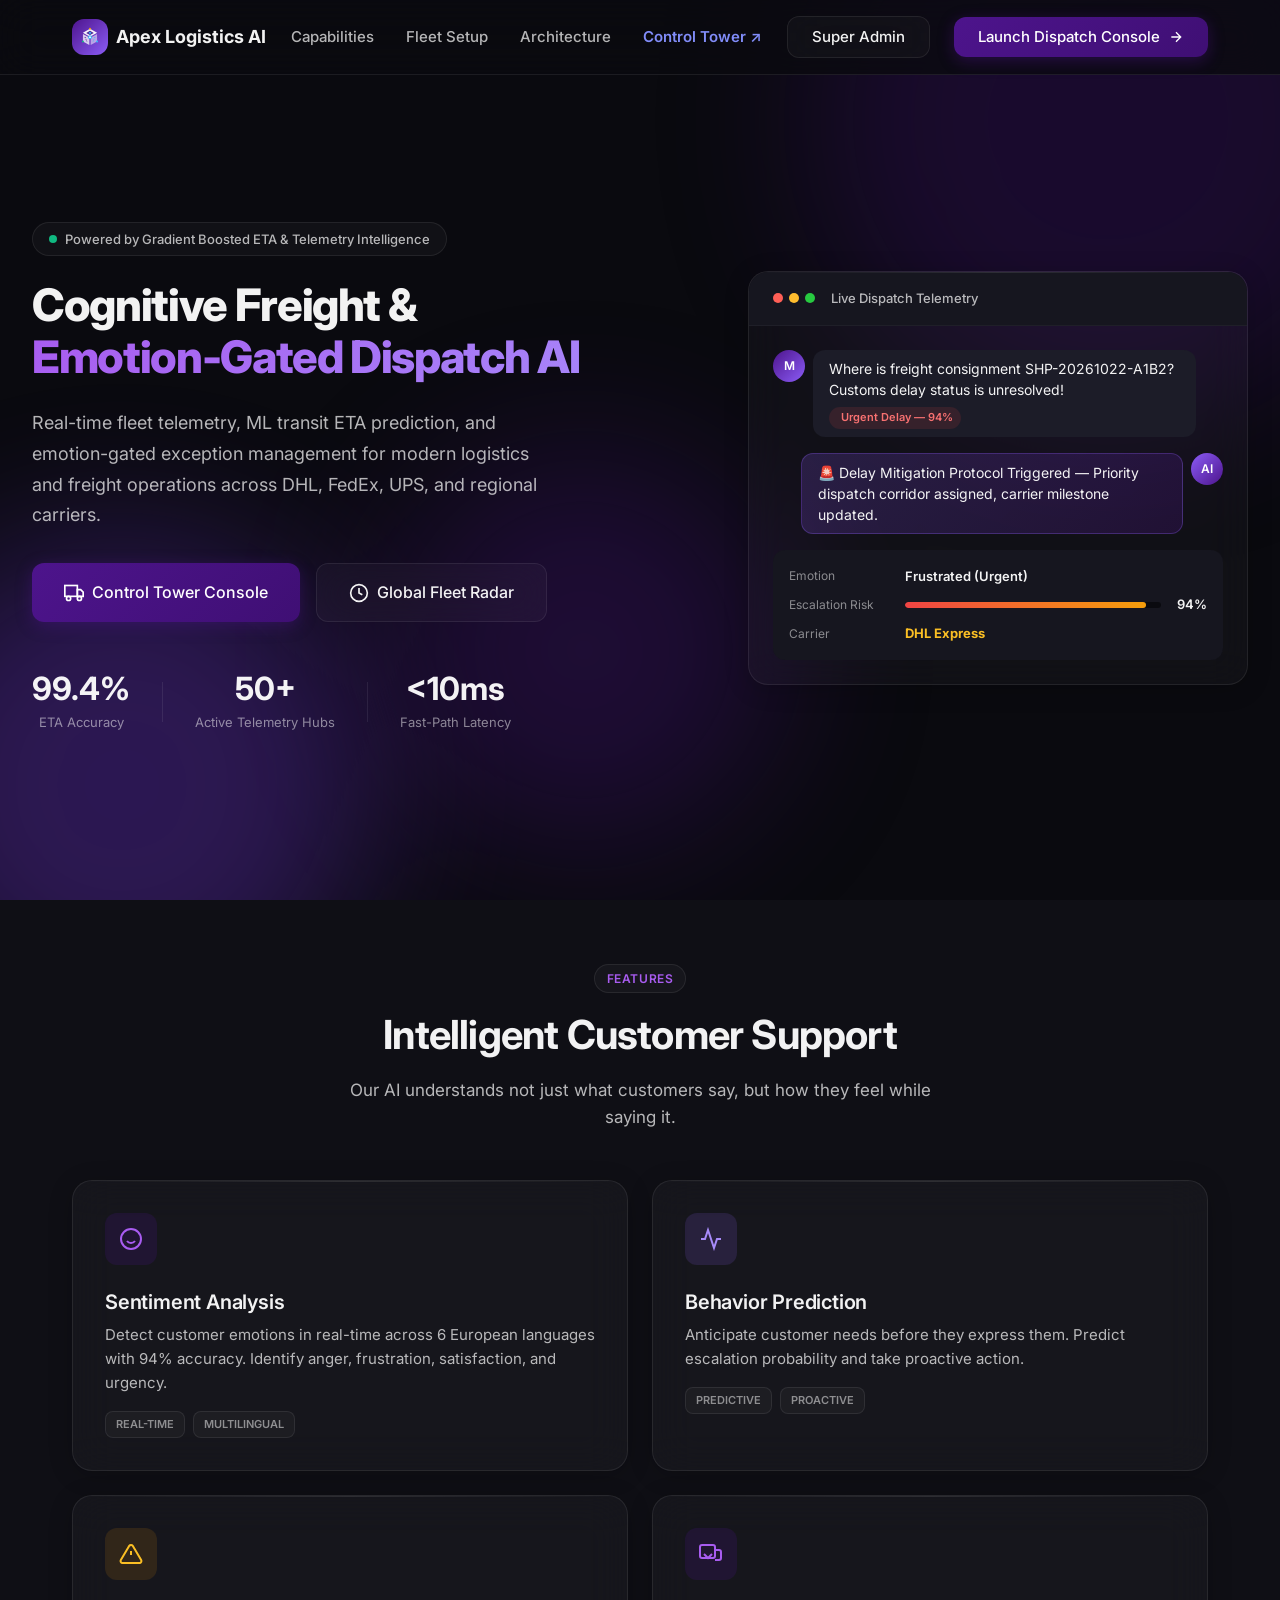
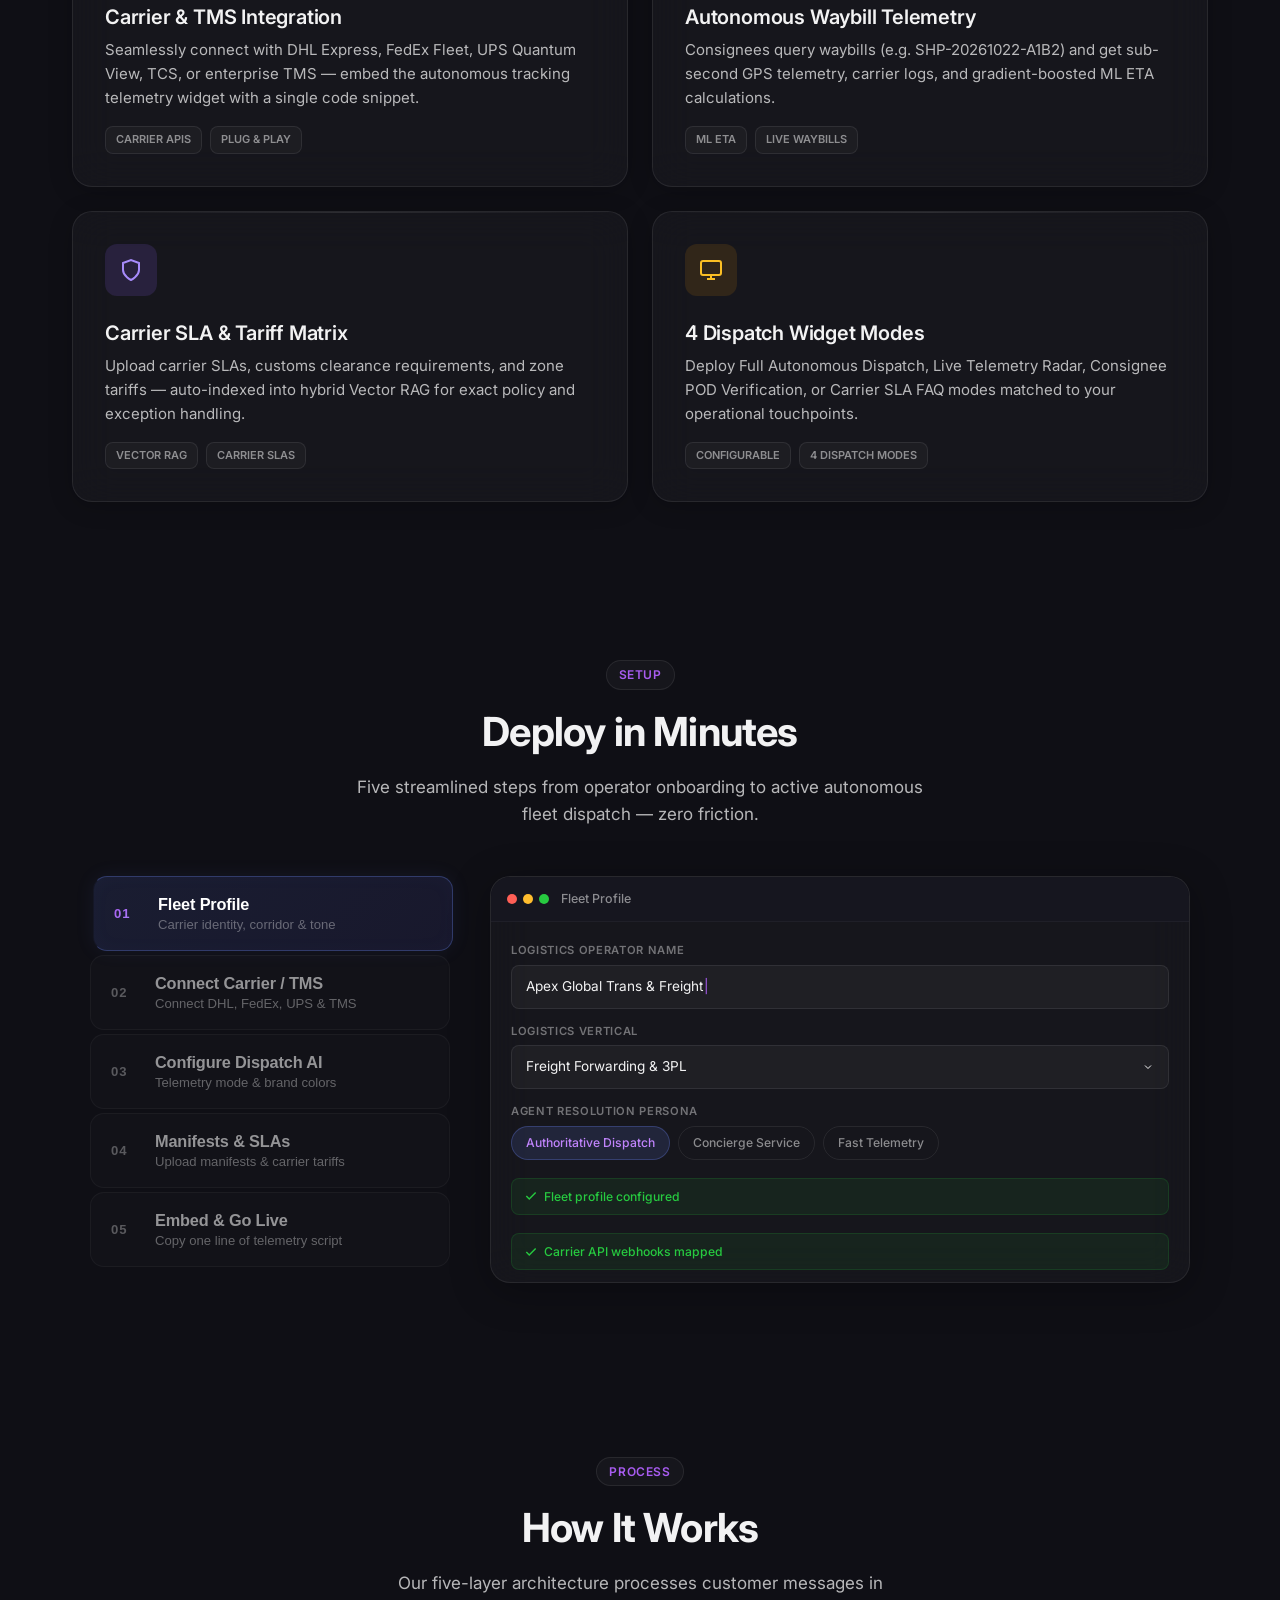
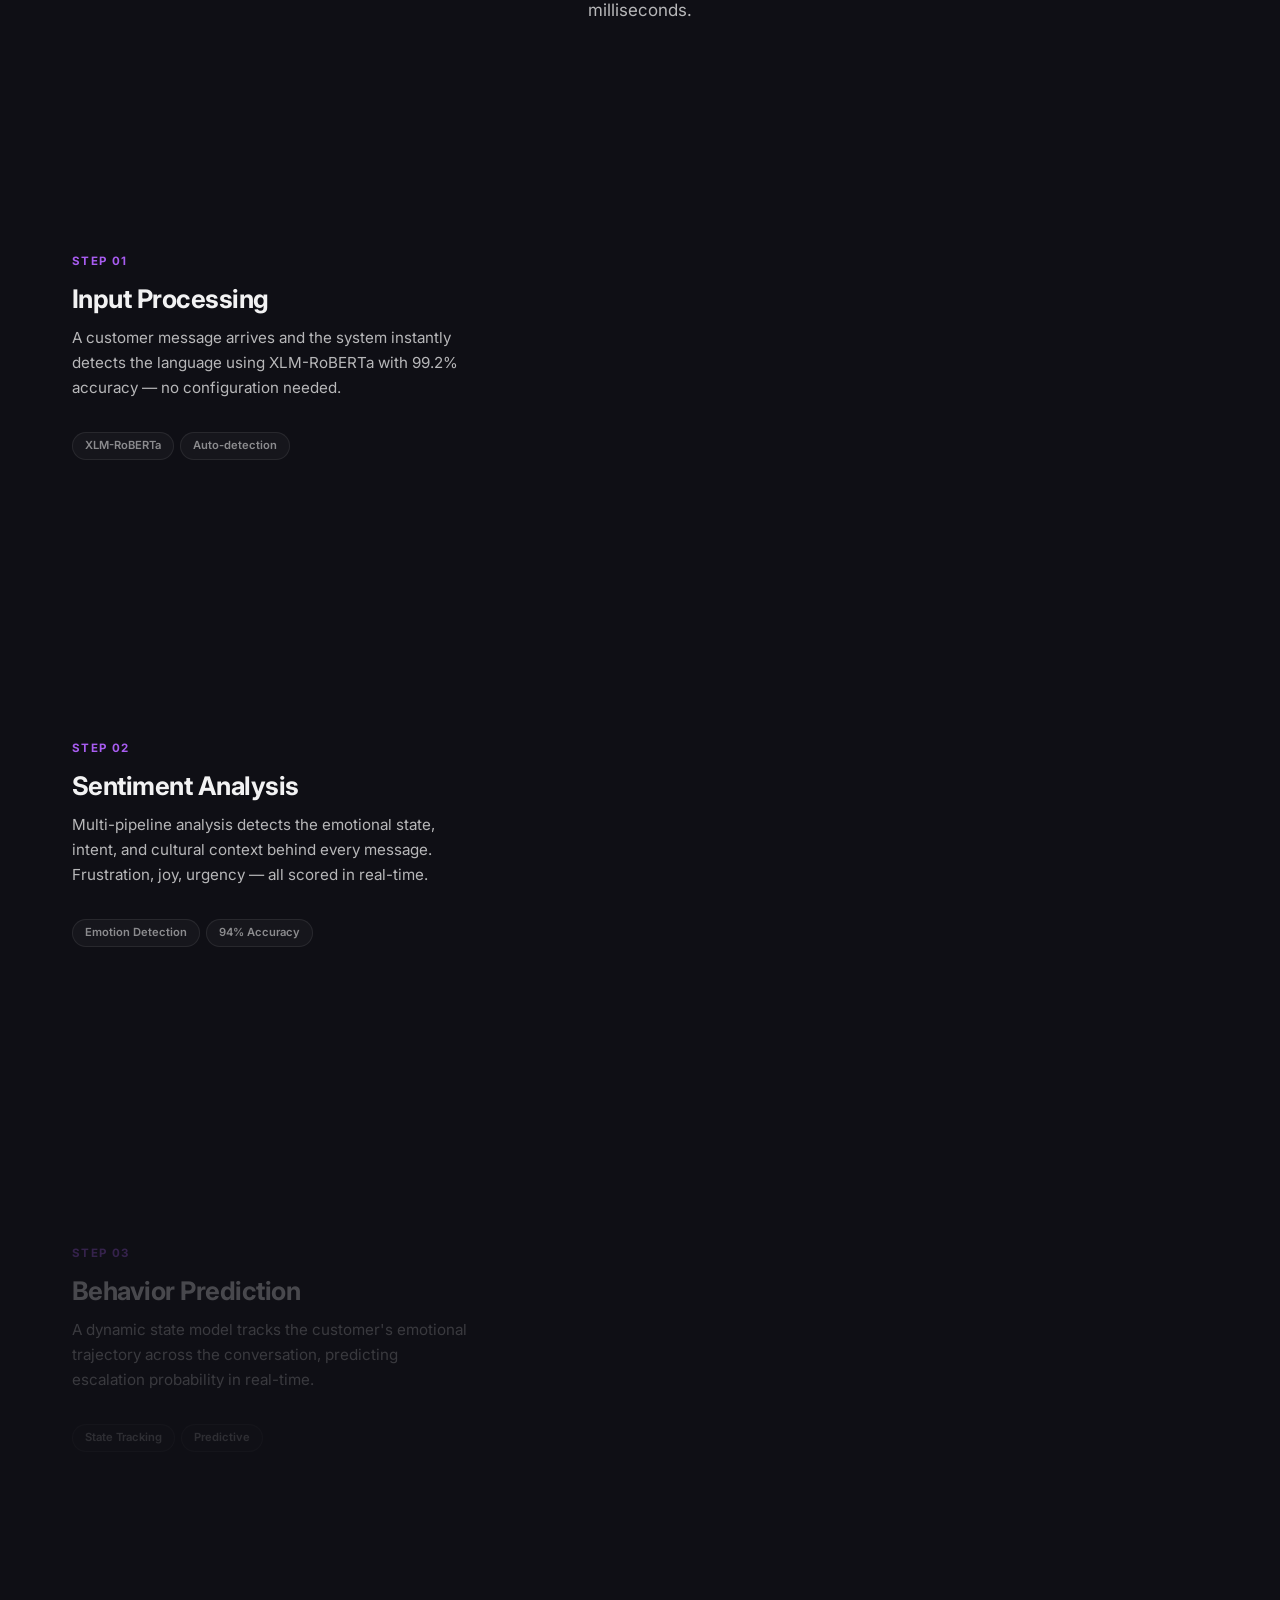
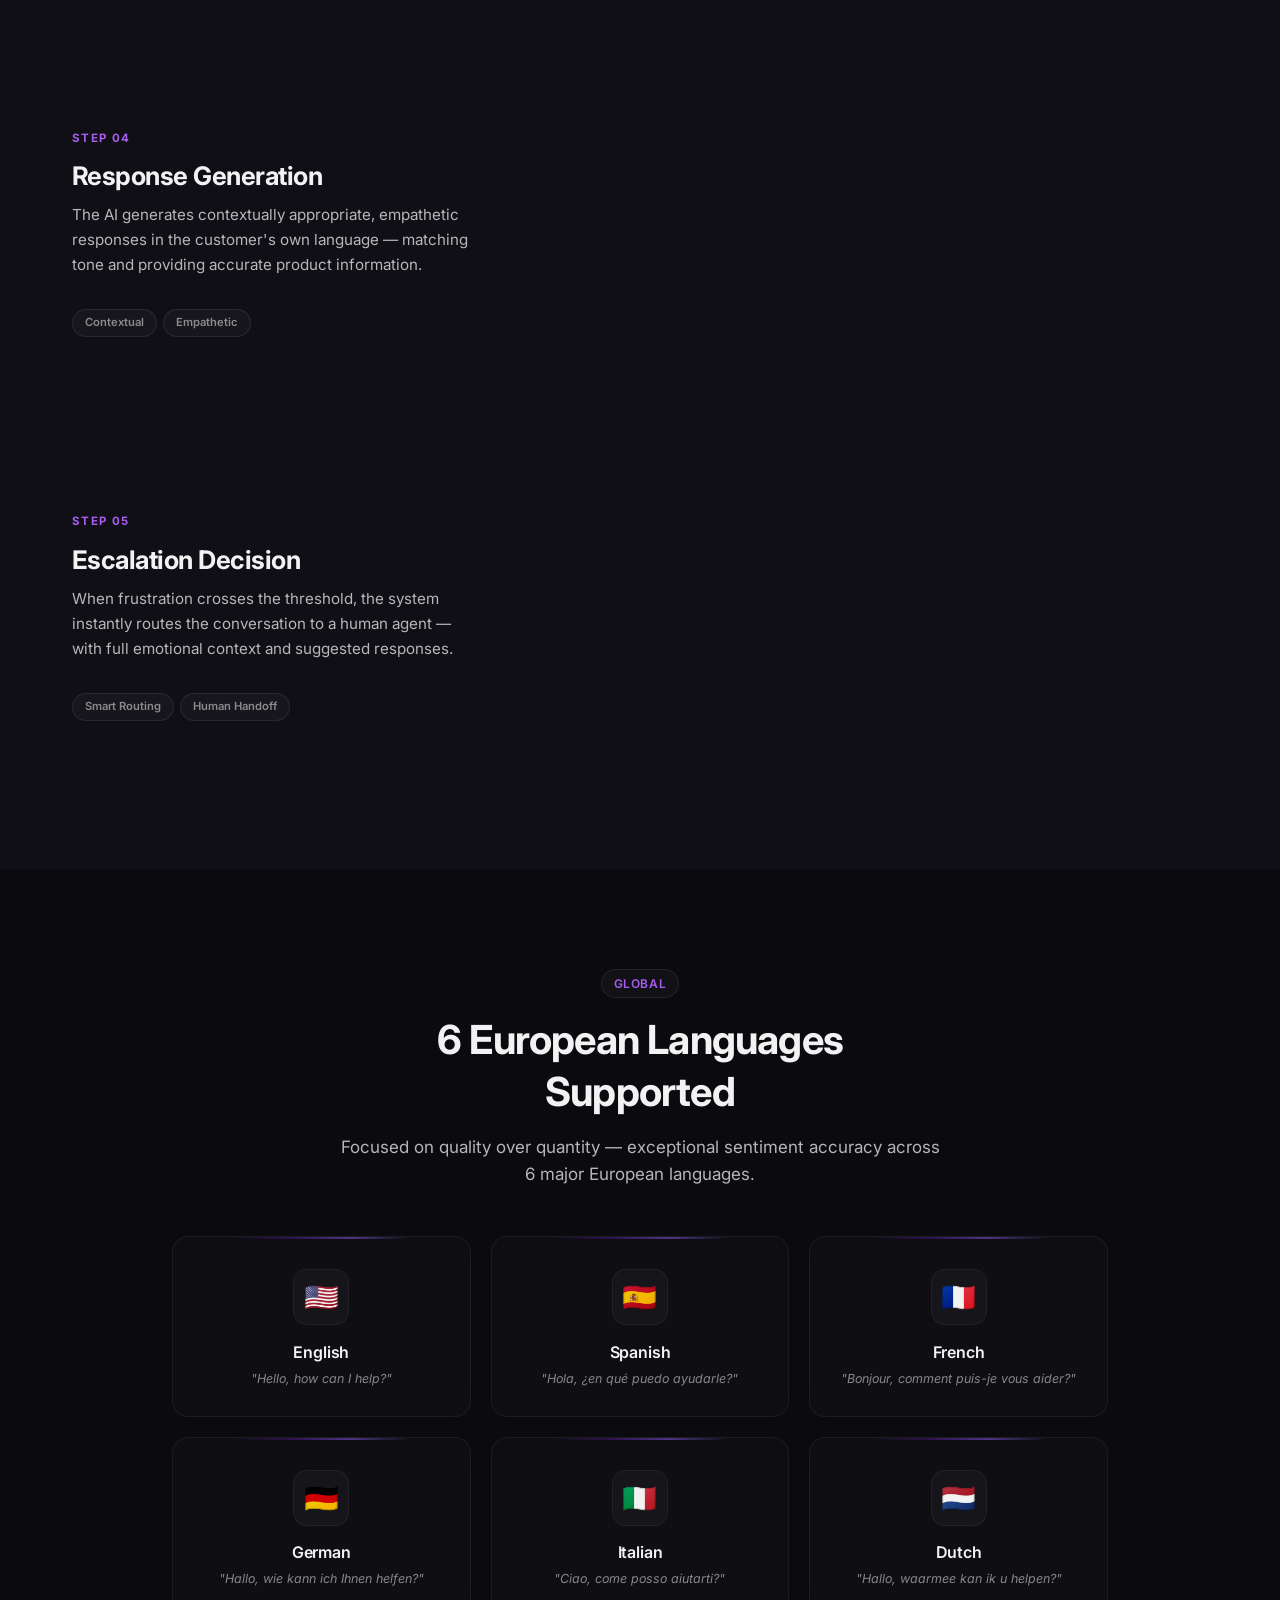
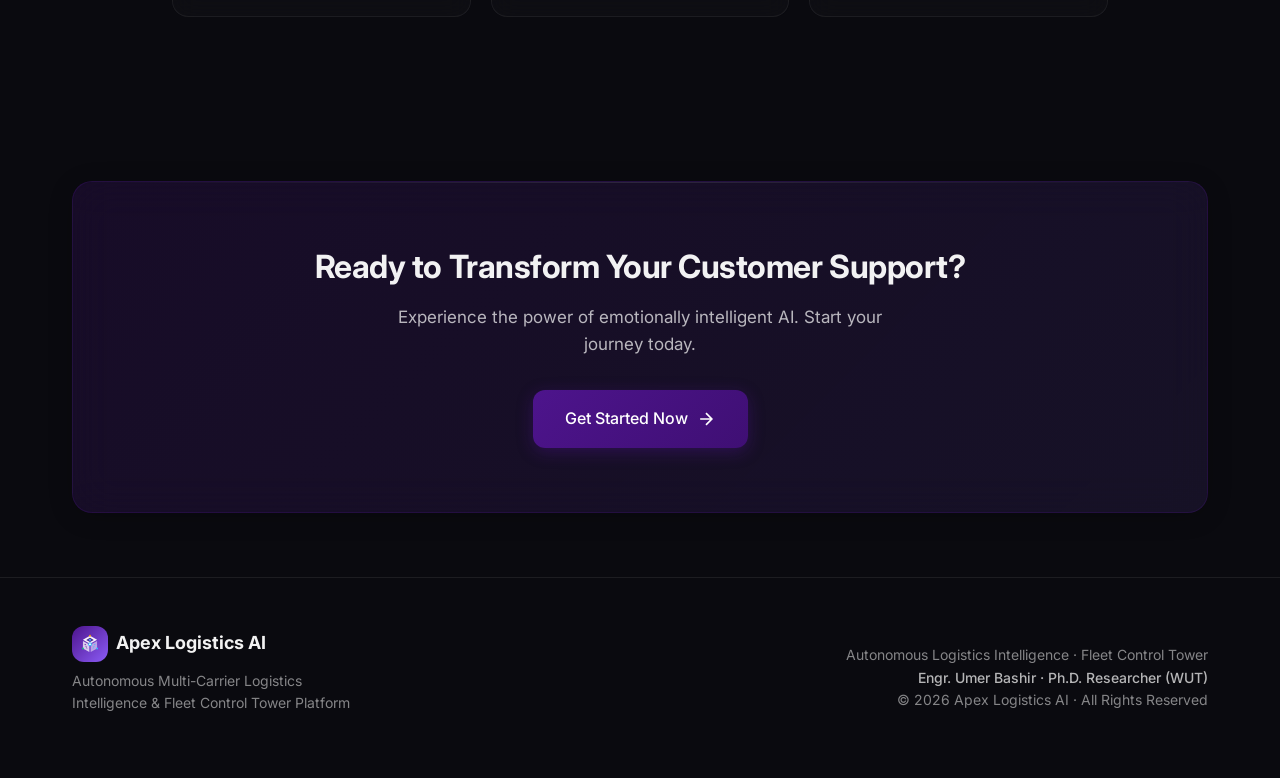
==== commit b1f39623: "feat(branding): update Apex Logistics AI logo icon, favicon, and widget avatars across all platform " ====
--- a/frontend/index.html
+++ b/frontend/index.html
@@ -19,7 +19,7 @@
     <link rel="stylesheet" href="css/landing.css">
 
     <!-- Favicon -->
-    <link rel="icon" type="image/svg+xml" href="assets/favicon.svg">
+    <link rel="icon" type="image/svg+xml" href="assets/favicon.svg?v=2">
 
     <style>
         /* ═══════════════════════════════════════════════════════
@@ -1818,11 +1818,30 @@
         <div class="landing-nav-container">
             <a href="#" class="landing-logo">
                 <div class="landing-logo-icon">
-                    <svg viewBox="0 0 24 24" fill="none" stroke="currentColor" stroke-width="2" stroke-linecap="round" stroke-linejoin="round">
-                        <polygon points="12 2 2 7 12 12 22 7 12 2" />
-                        <polyline points="2 17 12 22 22 17" />
-                        <polyline points="2 12 12 17 22 12" />
-                    </svg>
+                    <svg viewBox="0 0 24 24" fill="none" xmlns="http://www.w3.org/2000/svg" class="apex-logo-svg">
+  <!-- Top Face (Aerial Freight & Apex Diamond) -->
+  <path d="M12 2.2L20.5 7L12 11.8L3.5 7L12 2.2Z" fill="#ffffff" fill-opacity="0.95"/>
+  <!-- Top Face Velocity Chevron (Apex Delta) -->
+  <path d="M12 4.5L16.5 7.1L12 9.7L7.5 7.1L12 4.5Z" fill="#4d148c"/>
+  <path d="M12 5.8L14.2 7.1L12 8.4L9.8 7.1L12 5.8Z" fill="#38bdf8"/>
+
+  <!-- Left Face (Enterprise Logistics Freight Base) -->
+  <path d="M3.5 8.4L11.2 12.6V21.5L3.5 17.3V8.4Z" fill="#ffffff" fill-opacity="0.75"/>
+  <line x1="6" y1="12" x2="8.5" y2="18" stroke="#4d148c" stroke-width="1.1" stroke-dasharray="1.5 1.5"/>
+
+  <!-- Right Face (Autonomous AI Dispatch Intelligence) -->
+  <path d="M12.8 12.6L20.5 8.4V17.3L12.8 21.5V12.6Z" fill="#ffffff" fill-opacity="0.52"/>
+  <line x1="18" y1="12" x2="15.5" y2="18" stroke="#38bdf8" stroke-width="1.1" stroke-dasharray="1.5 1.5"/>
+
+  <!-- Center Telemetry Beacon (Quantum AI Route Node) -->
+  <circle cx="12" cy="12.2" r="2.2" fill="#38bdf8"/>
+  <circle cx="12" cy="12.2" r="1.1" fill="#ffffff"/>
+
+  <!-- Route Waypoint Milestone Blips -->
+  <circle cx="3.5" cy="17.3" r="1.2" fill="#10b981"/>
+  <circle cx="20.5" cy="17.3" r="1.2" fill="#38bdf8"/>
+  <circle cx="12" cy="2.2" r="1.2" fill="#f59e0b"/>
+</svg>
                 </div>
                 <span class="landing-logo-text">Apex Logistics AI</span>
             </a>
@@ -2832,12 +2851,31 @@
             <div class="footer-brand">
                 <div class="landing-logo">
                     <div class="landing-logo-icon">
-                        <svg viewBox="0 0 24 24" fill="none" stroke="currentColor" stroke-width="2">
-                            <path d="M12 2L2 7l10 5 10-5-10-5z" />
-                            <path d="M2 17l10 5 10-5" />
-                            <path d="M2 12l10 5 10-5" />
-                        </svg>
-                    </div>
+                    <svg viewBox="0 0 24 24" fill="none" xmlns="http://www.w3.org/2000/svg" class="apex-logo-svg">
+  <!-- Top Face (Aerial Freight & Apex Diamond) -->
+  <path d="M12 2.2L20.5 7L12 11.8L3.5 7L12 2.2Z" fill="#ffffff" fill-opacity="0.95"/>
+  <!-- Top Face Velocity Chevron (Apex Delta) -->
+  <path d="M12 4.5L16.5 7.1L12 9.7L7.5 7.1L12 4.5Z" fill="#4d148c"/>
+  <path d="M12 5.8L14.2 7.1L12 8.4L9.8 7.1L12 5.8Z" fill="#38bdf8"/>
+
+  <!-- Left Face (Enterprise Logistics Freight Base) -->
+  <path d="M3.5 8.4L11.2 12.6V21.5L3.5 17.3V8.4Z" fill="#ffffff" fill-opacity="0.75"/>
+  <line x1="6" y1="12" x2="8.5" y2="18" stroke="#4d148c" stroke-width="1.1" stroke-dasharray="1.5 1.5"/>
+
+  <!-- Right Face (Autonomous AI Dispatch Intelligence) -->
+  <path d="M12.8 12.6L20.5 8.4V17.3L12.8 21.5V12.6Z" fill="#ffffff" fill-opacity="0.52"/>
+  <line x1="18" y1="12" x2="15.5" y2="18" stroke="#38bdf8" stroke-width="1.1" stroke-dasharray="1.5 1.5"/>
+
+  <!-- Center Telemetry Beacon (Quantum AI Route Node) -->
+  <circle cx="12" cy="12.2" r="2.2" fill="#38bdf8"/>
+  <circle cx="12" cy="12.2" r="1.1" fill="#ffffff"/>
+
+  <!-- Route Waypoint Milestone Blips -->
+  <circle cx="3.5" cy="17.3" r="1.2" fill="#10b981"/>
+  <circle cx="20.5" cy="17.3" r="1.2" fill="#38bdf8"/>
+  <circle cx="12" cy="2.2" r="1.2" fill="#f59e0b"/>
+</svg>
+                </div>
                     <span class="landing-logo-text">Apex Logistics AI</span>
                 </div>
                 <p class="footer-brand-text">
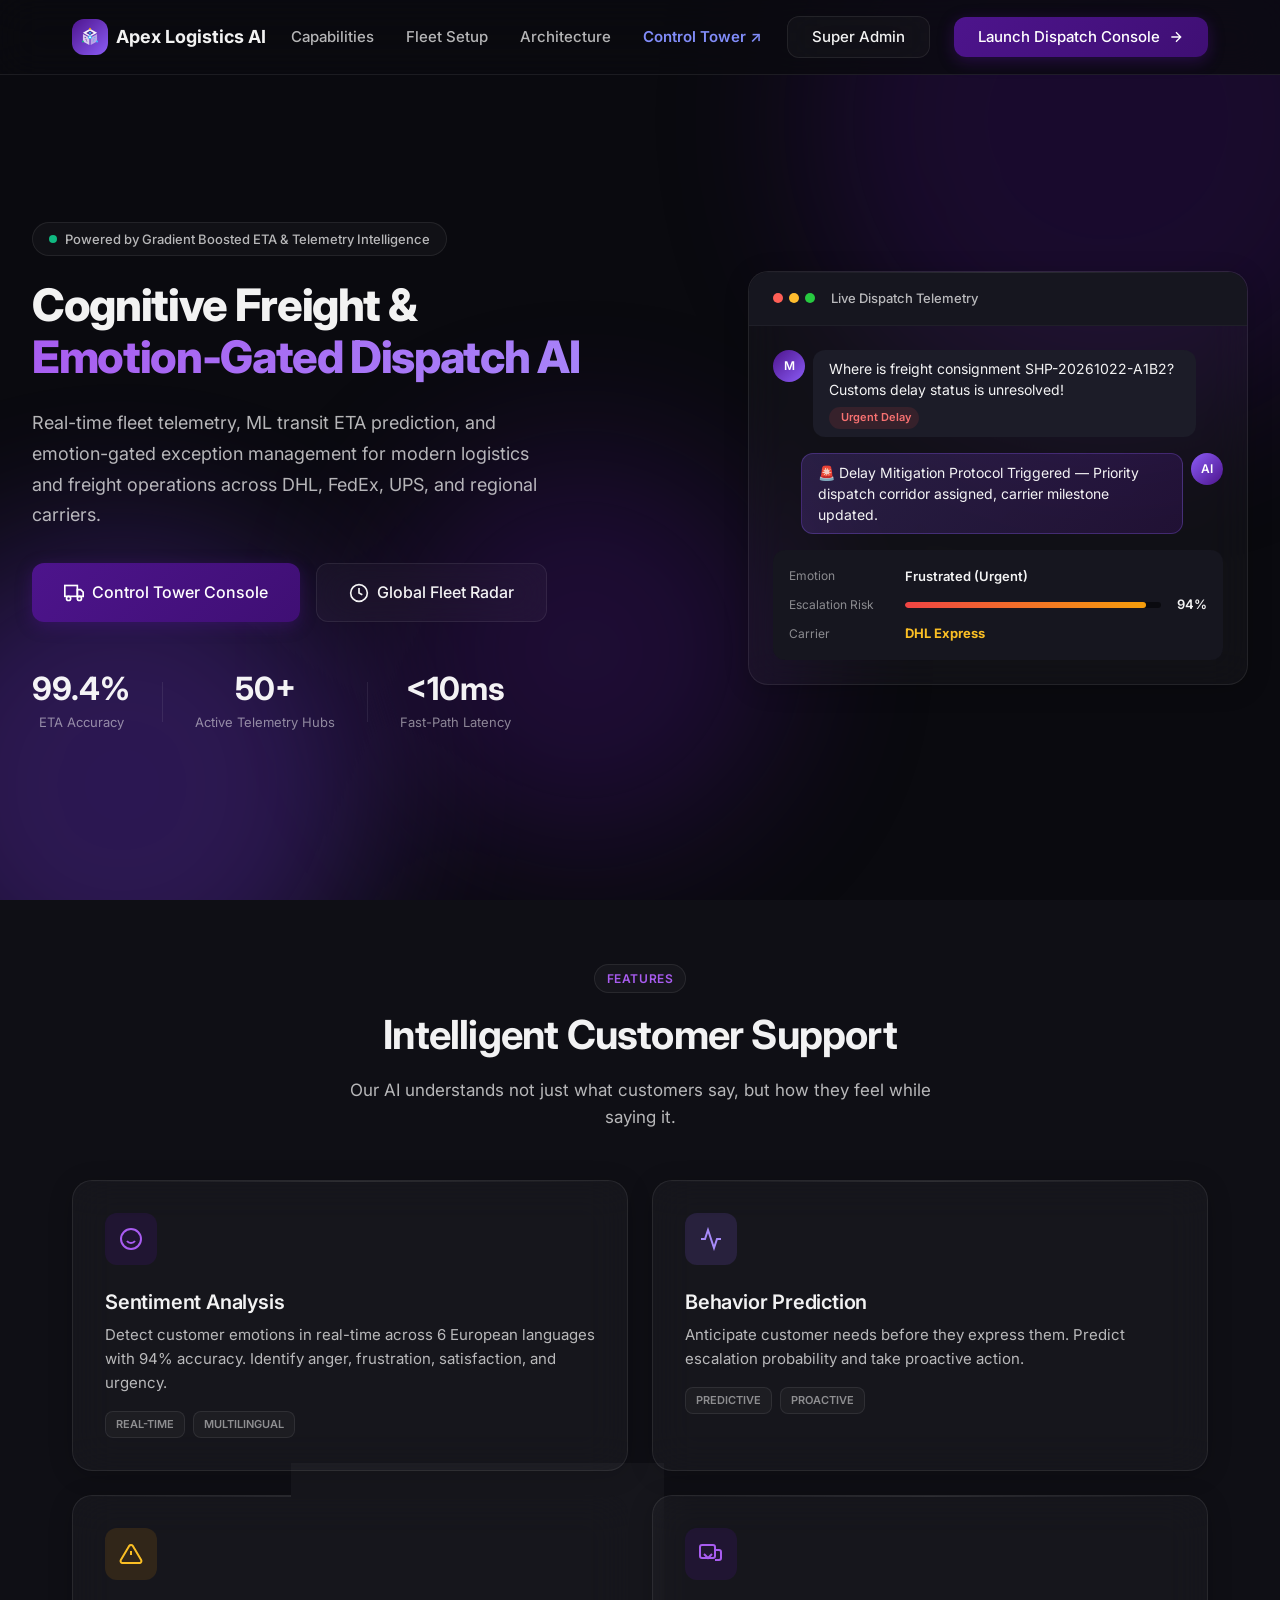
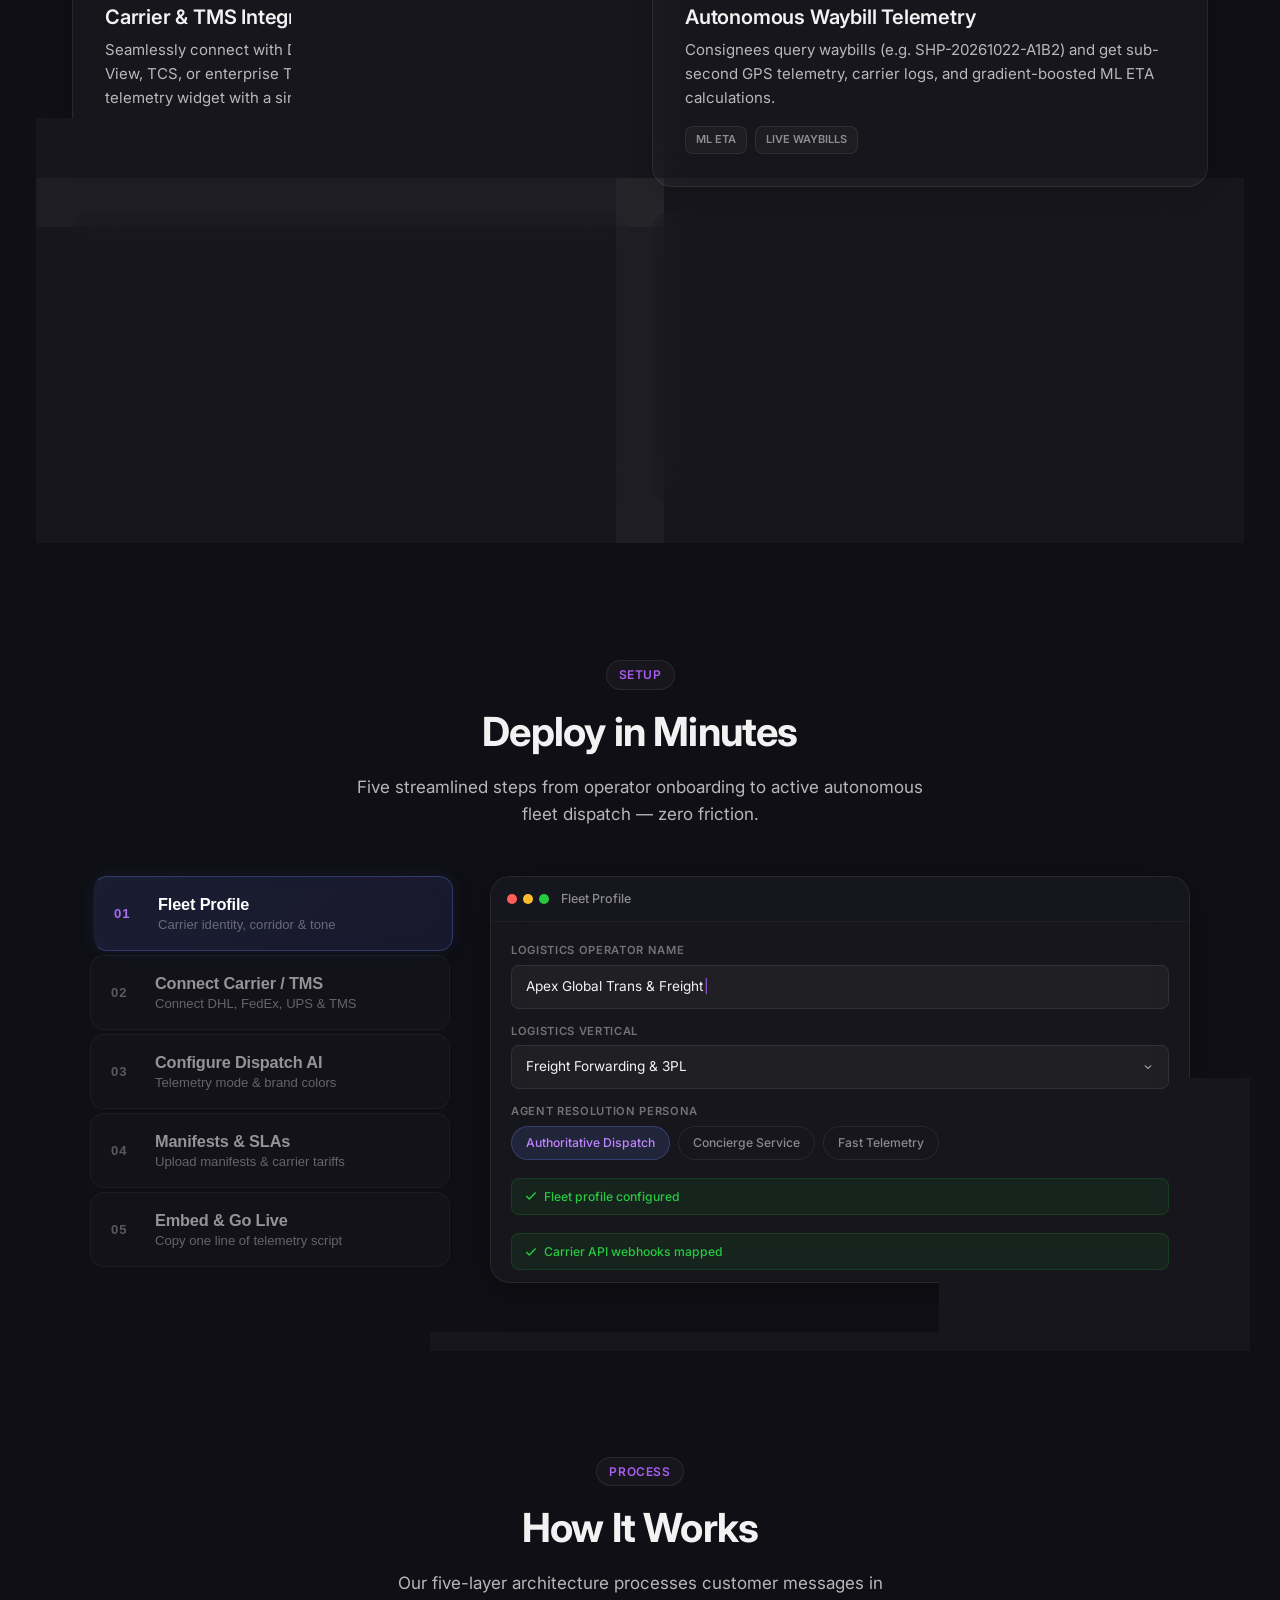
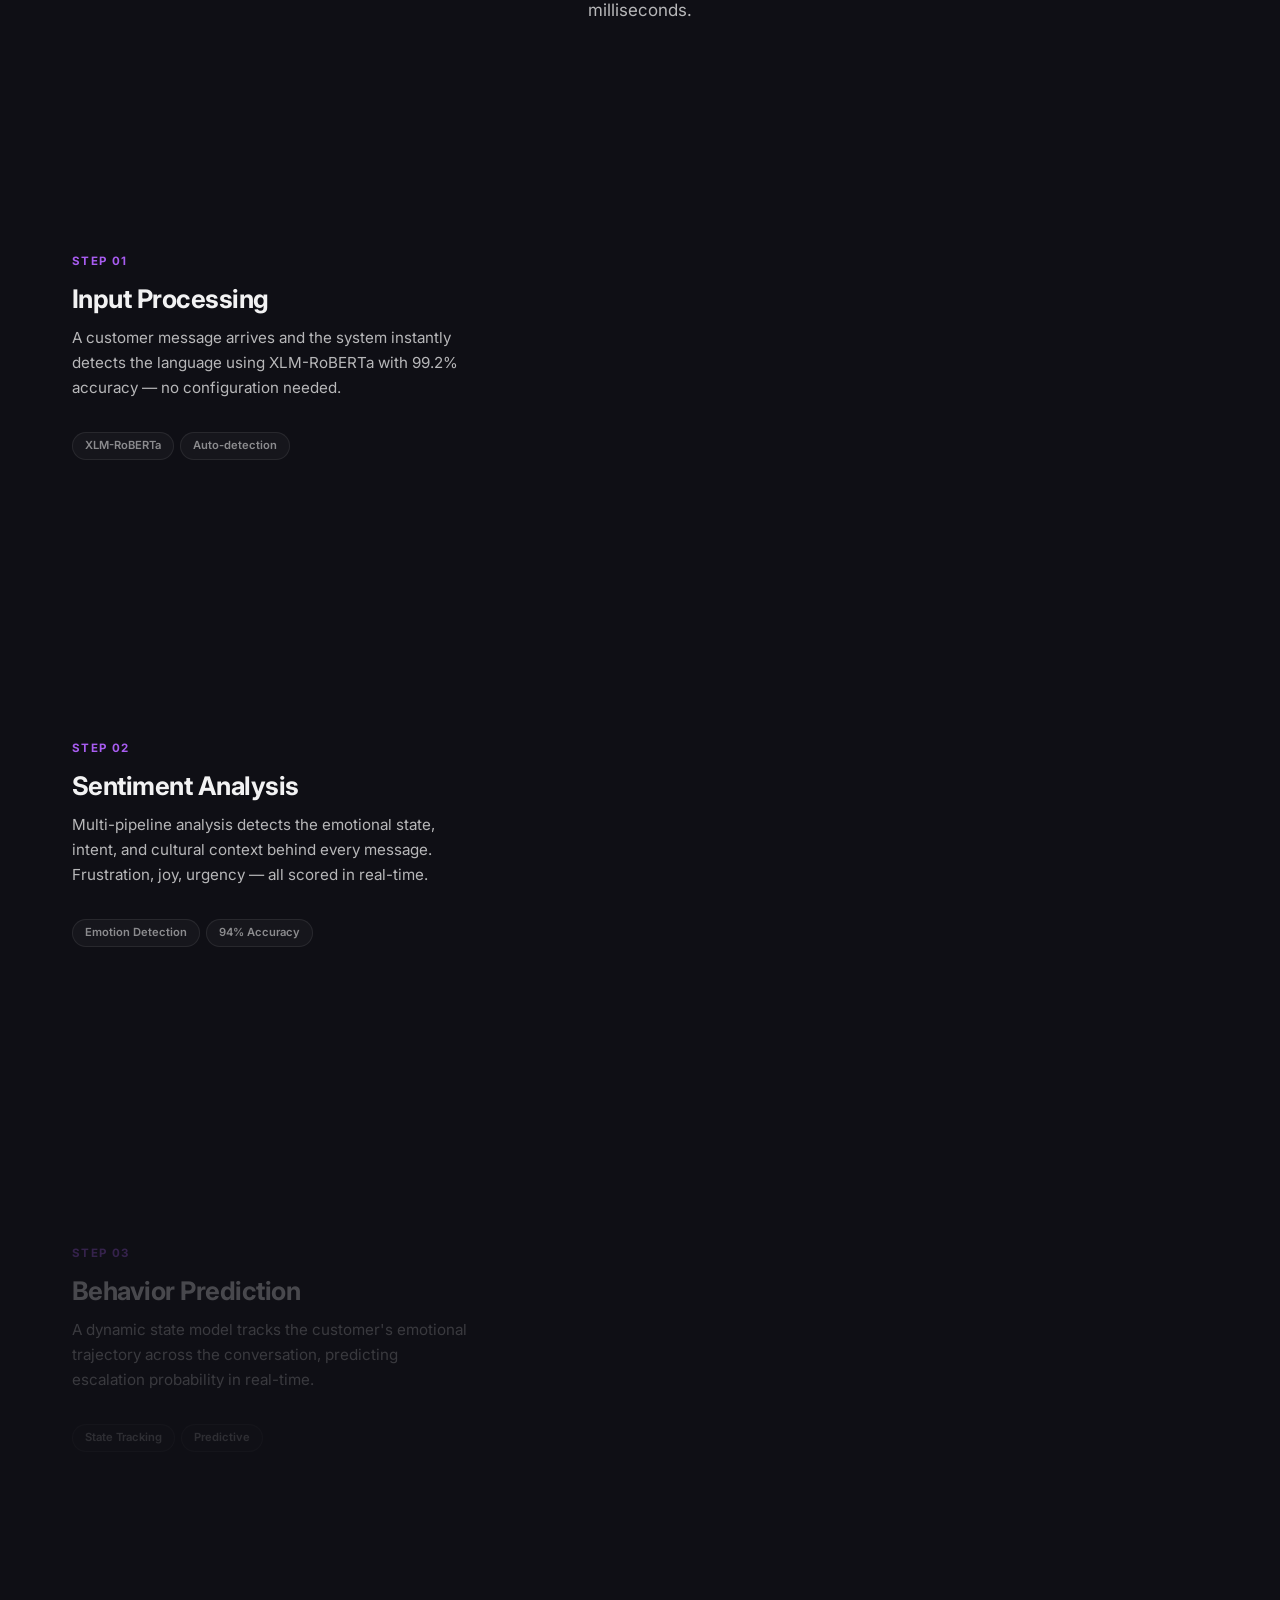
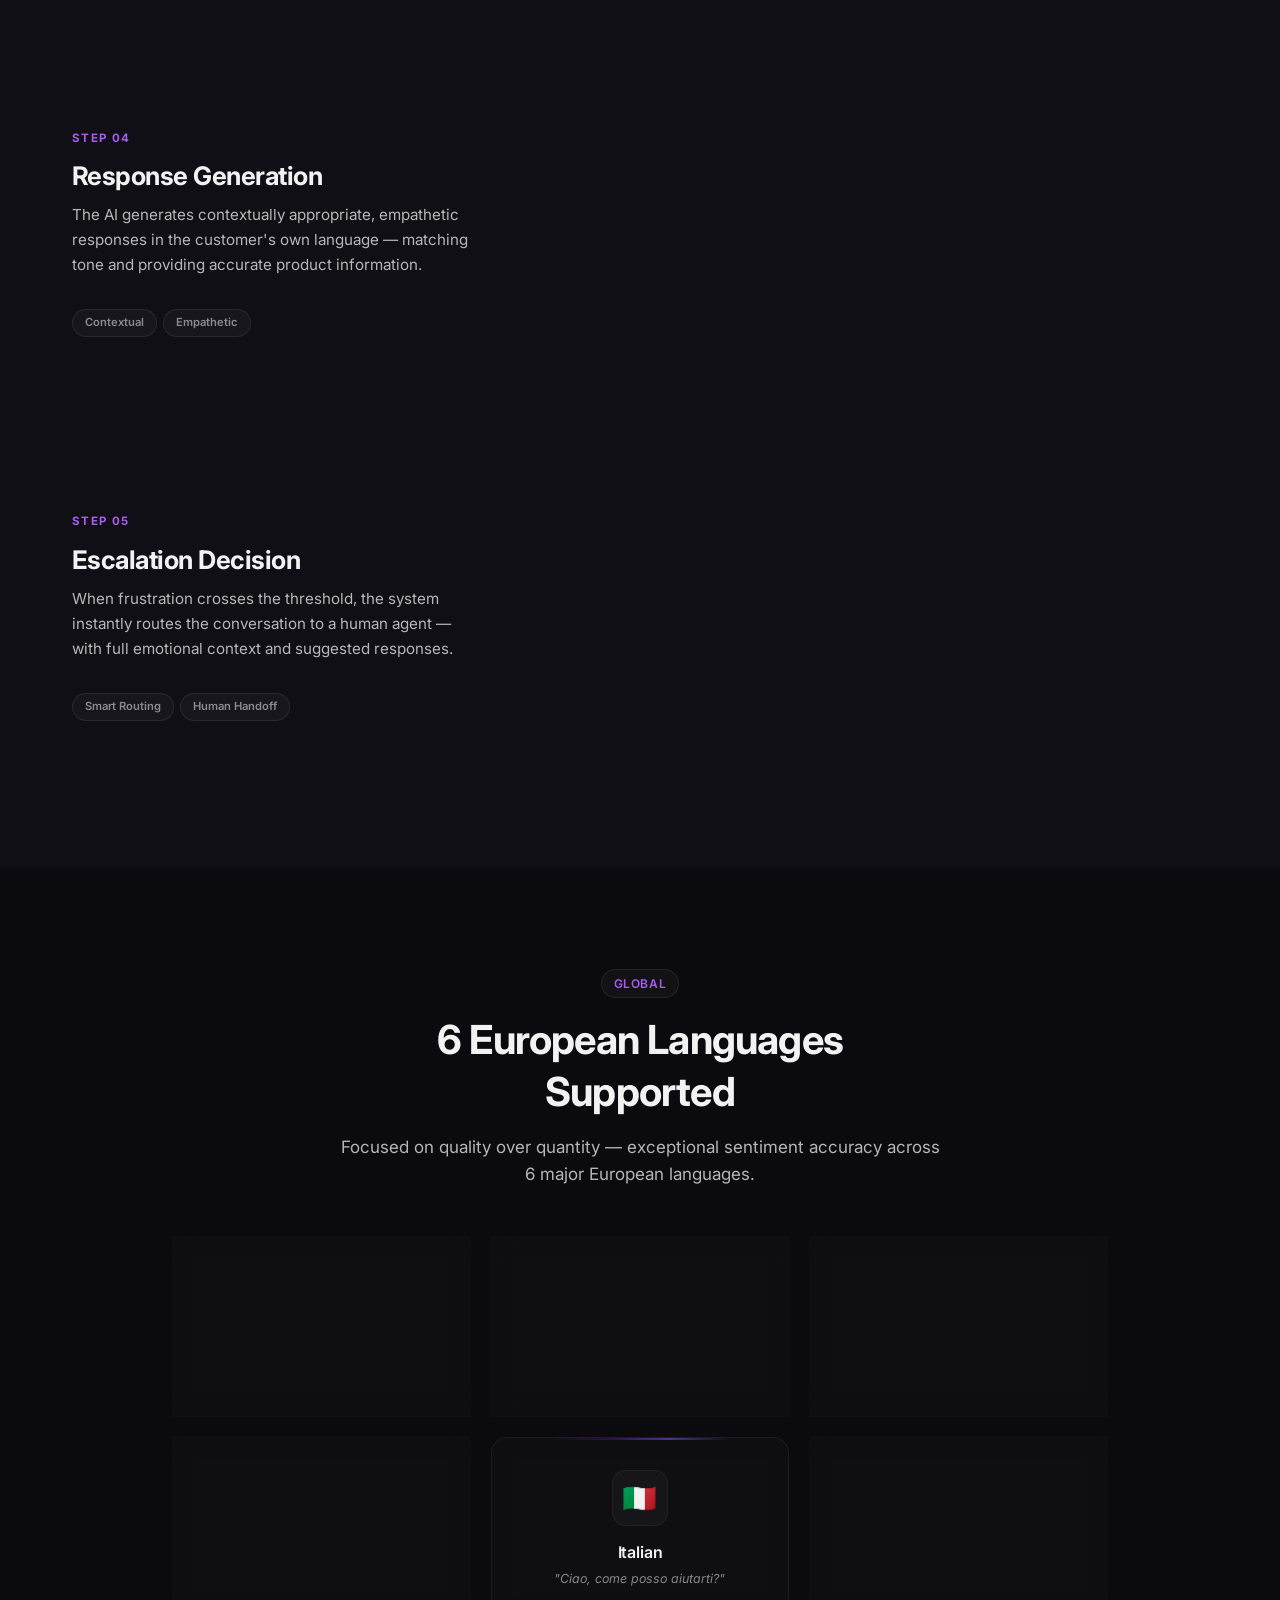
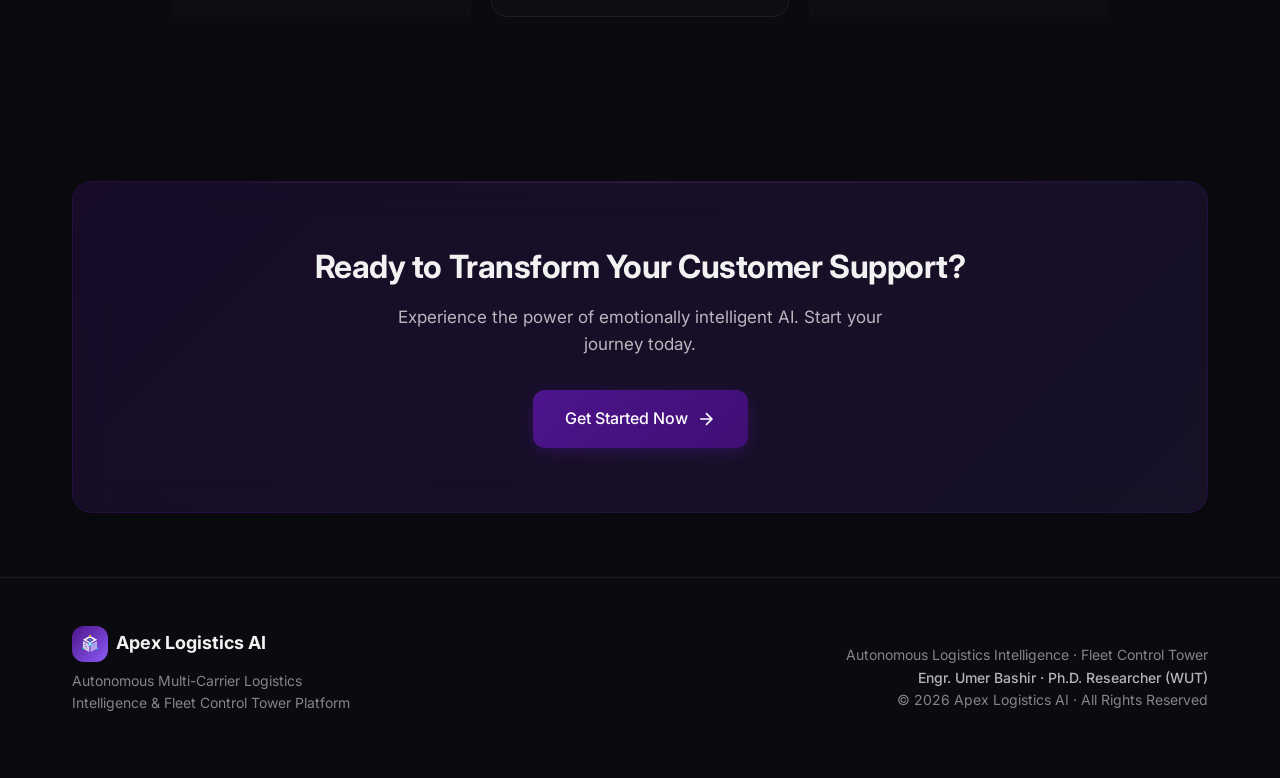
==== commit 609200c0: "feat(sentiment): display only emotion labels in UI badges while retaining numeric confidence interna" ====
--- a/frontend/index.html
+++ b/frontend/index.html
@@ -1943,7 +1943,7 @@
                             <span class="demo-message-text">Where is freight consignment SHP-20261022-A1B2? Customs delay status is unresolved!</span>
                             <span class="demo-message-sentiment demo-message-sentiment--negative">
                                 <span class="sentiment-dot sentiment-dot--negative"></span>
-                                Urgent Delay — 94%
+                                Urgent Delay
                             </span>
                         </div>
                     </div>
@@ -2606,7 +2606,7 @@
                                         order! Very frustrated.</div>
                                     <div class="scene-badge scene-badge--neg">
                                         <span class="scene-badge-dot"></span>
-                                        Frustrated — 92%
+                                        Frustrated
                                     </div>
                                 </div>
                             </div>
@@ -2707,7 +2707,7 @@
                                     <div class="scene-bubble-text">This is the third time I'm asking about my
                                         order!</div>
                                     <div class="scene-badge scene-badge--neg">
-                                        <span class="scene-badge-dot"></span>Frustrated — 92%
+                                        <span class="scene-badge-dot"></span>Frustrated
                                     </div>
                                 </div>
                             </div>
